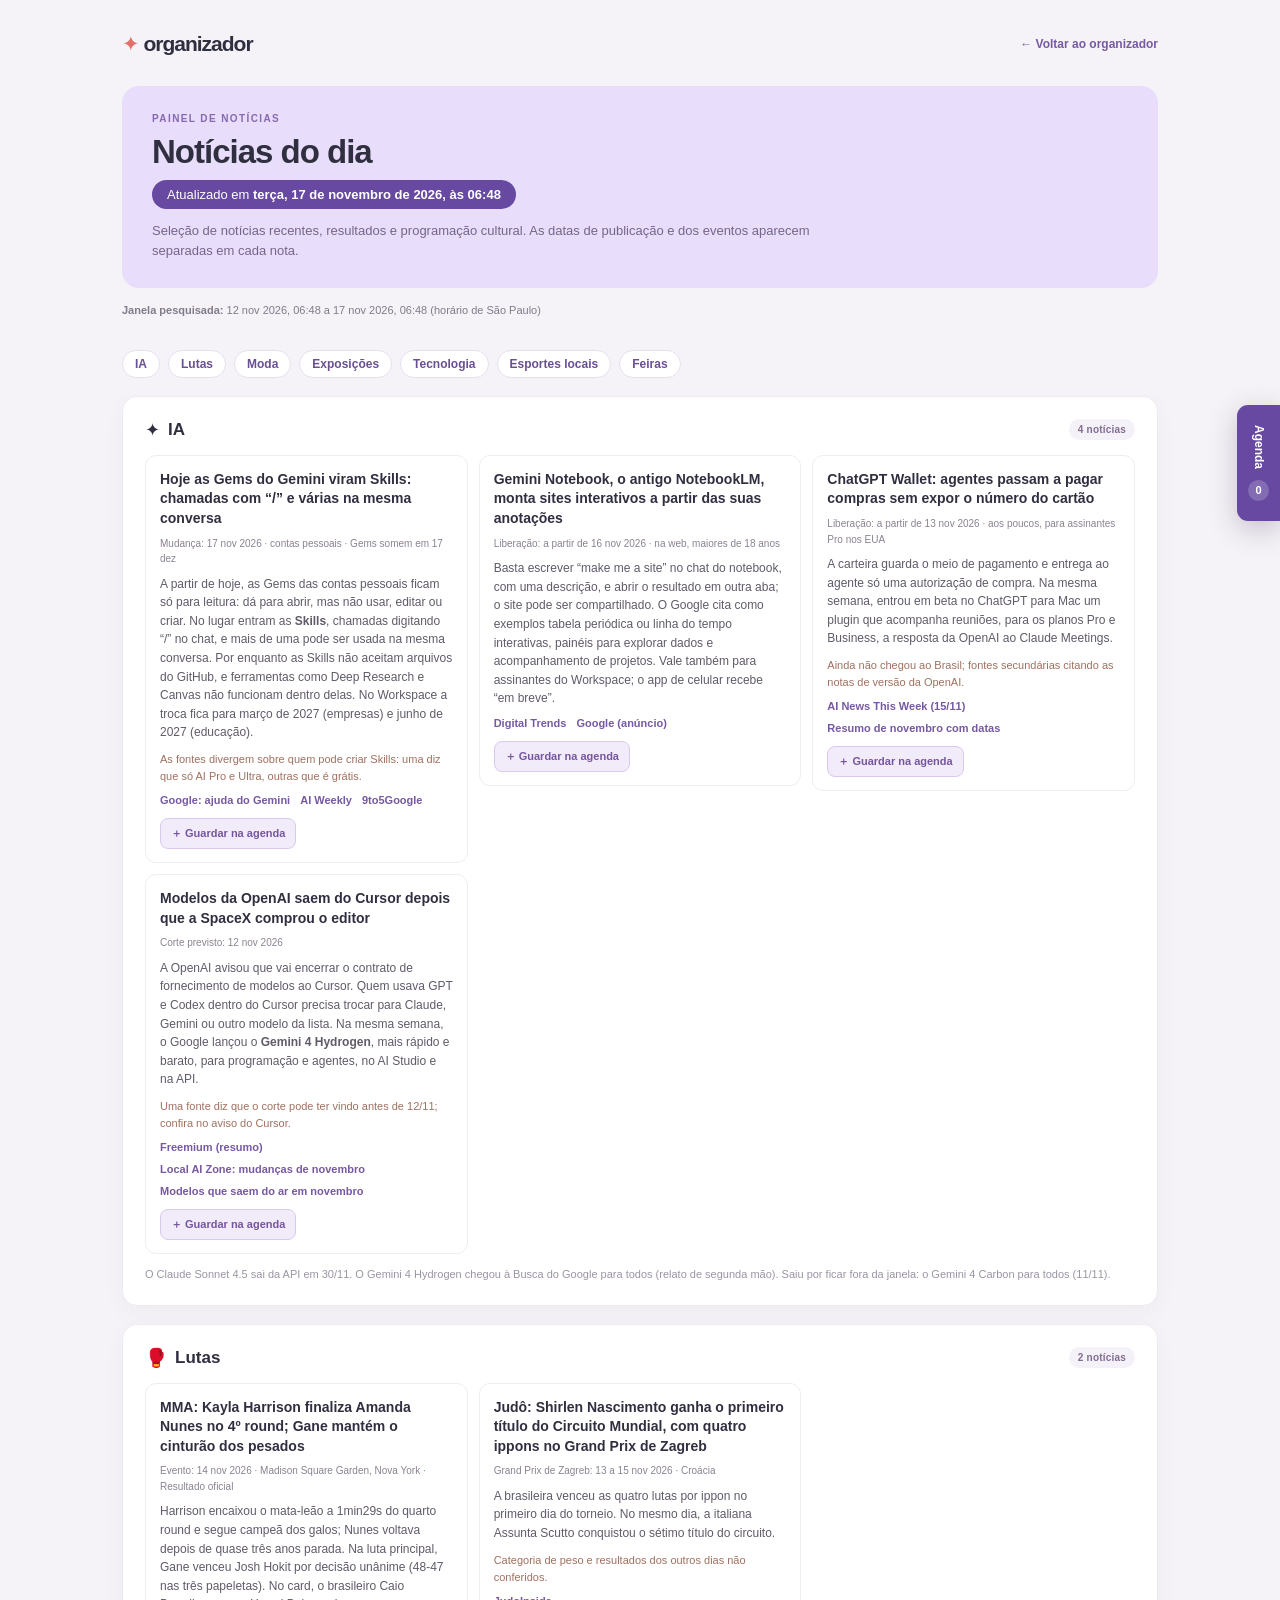
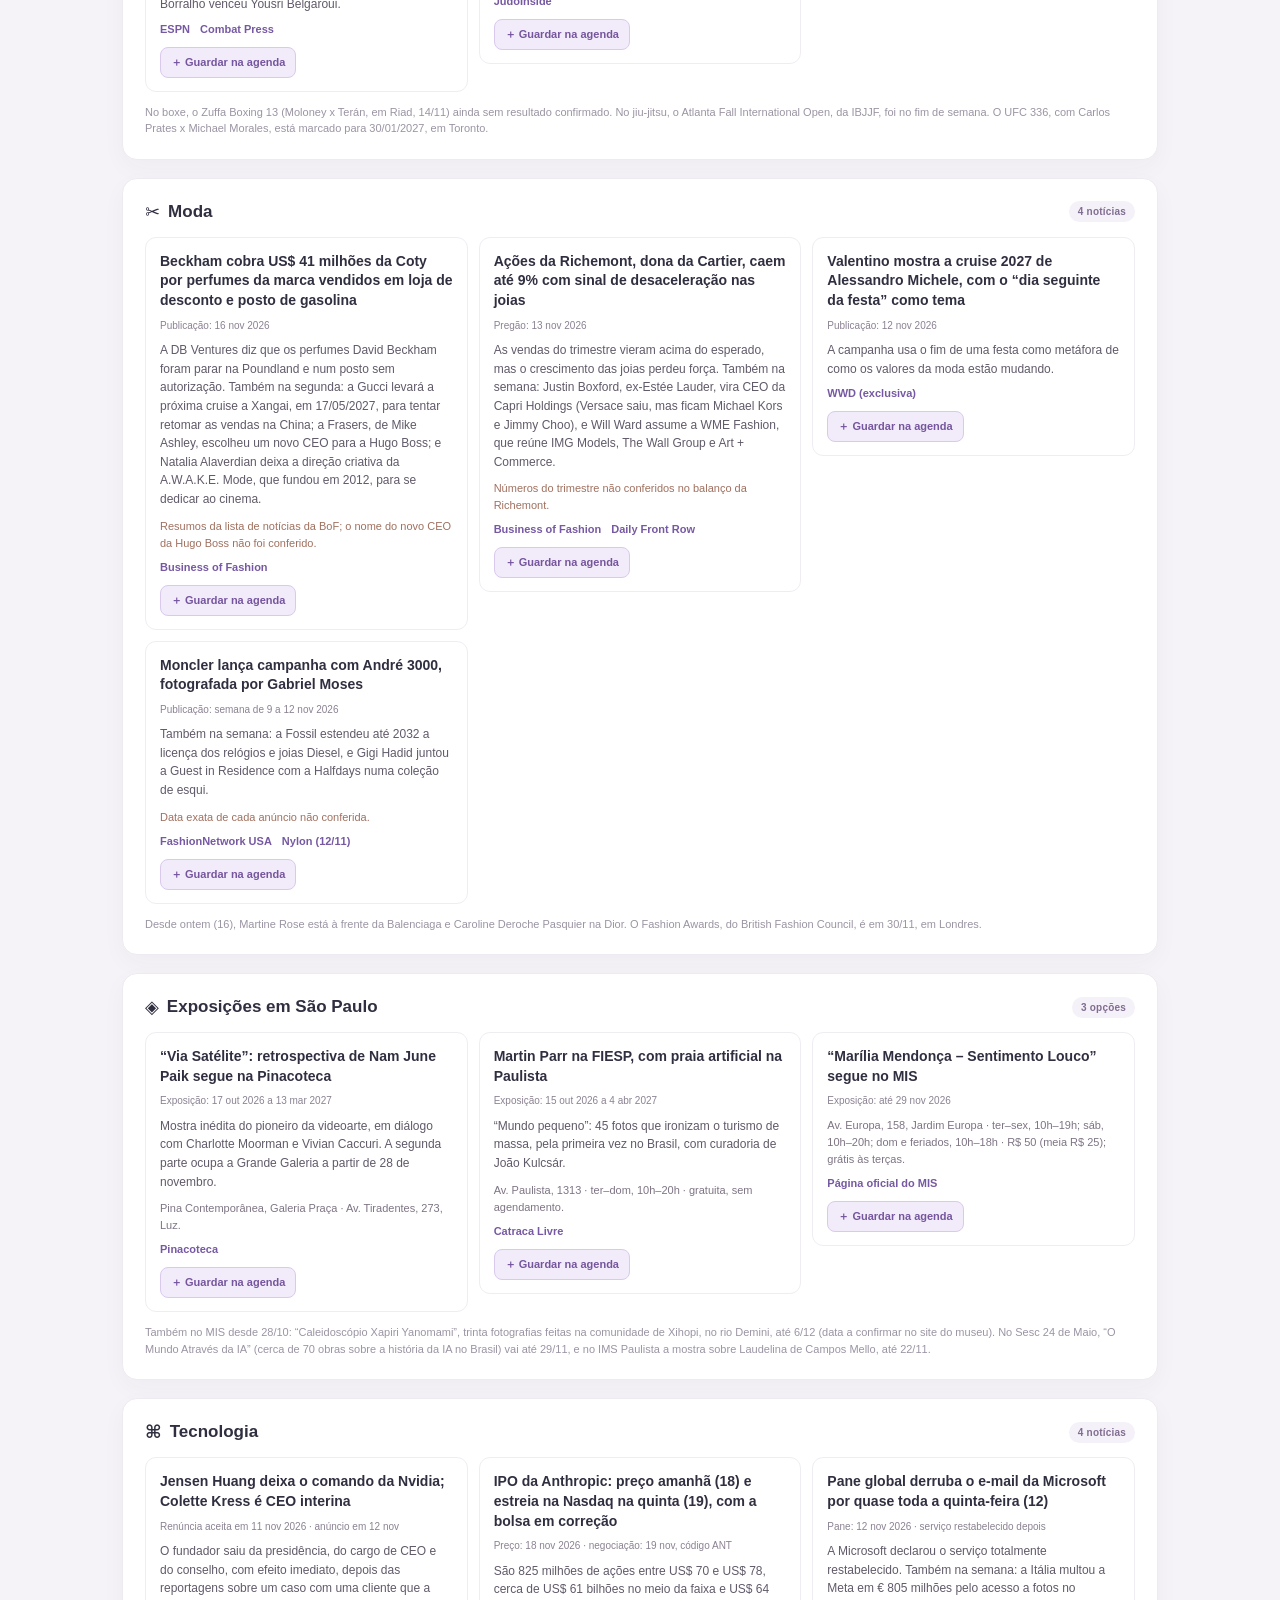
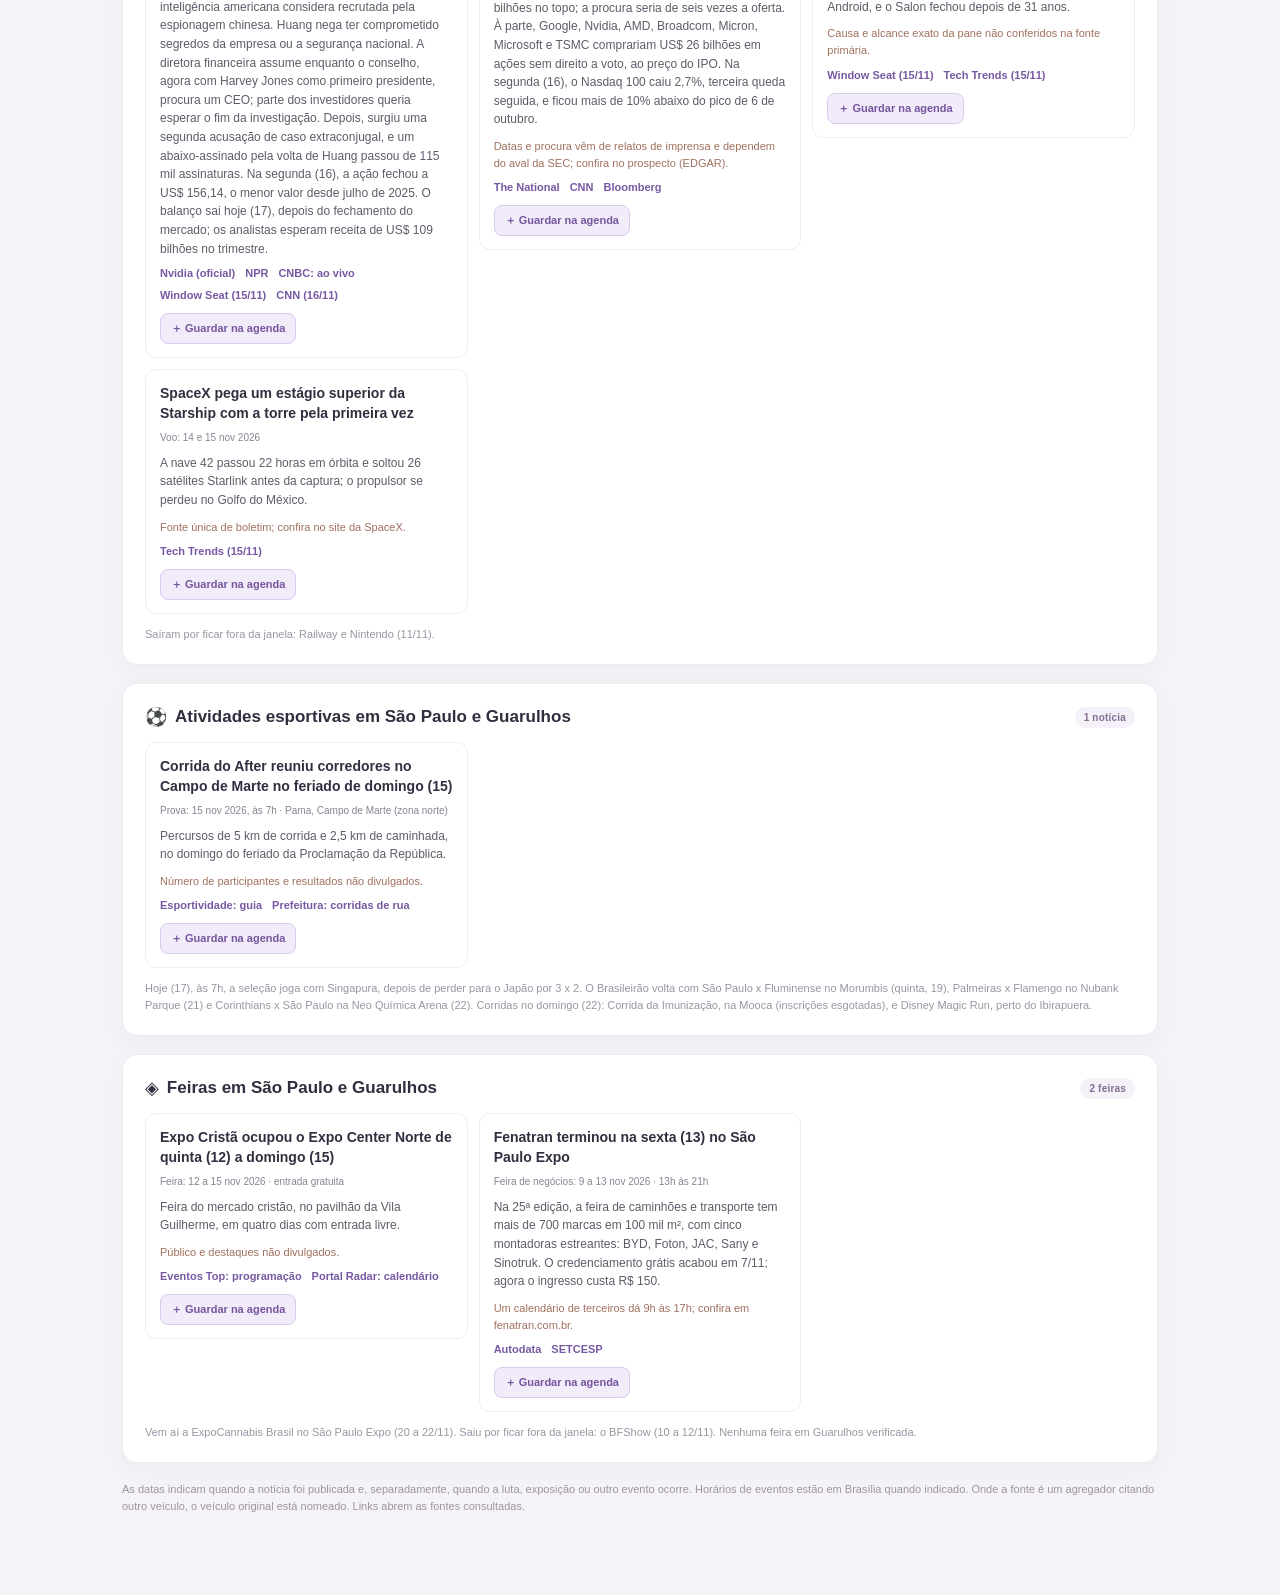
==== web/noticias/index.html @ 4a4b791e "Notícias de 17/11/2026 06:50" ====
<!doctype html>
<html lang="pt-BR">
<head>
<link rel="stylesheet" href="agenda.css">
<script src="agenda.js" defer></script>
<script src="visibilidade.js" defer></script>
<meta charset="utf-8">
<meta name="viewport" content="width=device-width, initial-scale=1">
<title>Notícias do dia — Organizador</title>
<style>
*{box-sizing:border-box}
body{margin:0;background:#f5f3f7;color:#302f40;font:14px Arial,system-ui,sans-serif}
.page{max-width:1080px;margin:auto;padding:32px 22px 70px}
.top{display:flex;justify-content:space-between;align-items:center;gap:15px}
.brand{font-size:21px;font-weight:900;letter-spacing:-1px}
.brand i{font-style:normal;color:#e26f68}
.back{color:#7659a2;text-decoration:none;font-size:12px;font-weight:700}
.hero{background:#e8ddfb;border-radius:17px;padding:27px 30px;margin:30px 0 14px}
.eyebrow{font-size:10px;letter-spacing:1.4px;text-transform:uppercase;color:#8669ae;font-weight:800}
.hero h1{font-size:33px;letter-spacing:-1px;margin:9px 0}
.hero p{font-size:13px;color:#766589;max-width:680px;line-height:1.55;margin:0}
.stamp{background:#6749a2;color:#fff;border-radius:20px;padding:7px 14px;font-size:12px;font-weight:700;white-space:nowrap}
.stamp span{font-weight:400;opacity:.85}
.atualizado{display:inline-block;background:#6749a2;color:#fff;border-radius:20px;padding:7px 15px;font-size:13px;margin:0 0 12px}
.atualizado strong{font-weight:700}
.meta{color:#827a8a;font-size:11px;line-height:1.6;margin:0 0 20px}
.grid{display:grid;grid-template-columns:1fr;gap:18px}
.indice{position:sticky;top:0;z-index:5;display:flex;flex-wrap:wrap;gap:8px;background:#f5f3f7ee;backdrop-filter:blur(4px);padding:10px 0 12px;margin:0 0 6px}
.indice a{background:#fff;border:1px solid #e6dff0;border-radius:20px;padding:6px 12px;color:#6a4f93;font-size:12px;font-weight:700;text-decoration:none}
.indice a:hover{background:#efe7fa}
.section{scroll-margin-top:64px}
.section{background:#fff;border:1px solid #eeeaf1;box-shadow:0 8px 25px #3e315409;border-radius:15px;padding:22px}
.section h2{display:flex;align-items:center;gap:8px;font-size:17px;margin:0 0 14px}
.section h2 .icon{font-size:18px}
.count{margin-left:auto;border-radius:20px;background:#f5f1f8;color:#806d91;padding:5px 9px;font-size:10px;font-weight:700;letter-spacing:.2px;white-space:nowrap}
.list{display:grid;gap:11px;grid-template-columns:repeat(auto-fill,minmax(310px,1fr));align-items:start}
.item{border:1px solid #f0edf2;border-radius:11px;padding:14px 14px 13px}
.item h3{font-size:14px;line-height:1.4;margin:0 0 7px}
.dates{color:#8b8292;font-size:10px;line-height:1.55;margin-bottom:8px}
.item p{color:#615a69;font-size:12px;line-height:1.55;margin:0 0 9px}
.item .service{color:#7e7484;font-size:11px}
.item .caveat{color:#a0705f;font-size:11px}
.sources{display:flex;flex-wrap:wrap;gap:10px}
.sources a{color:#7659a2;font-size:11px;font-weight:700;text-decoration:none}
.sources a:hover,.back:hover{text-decoration:underline}
.section-note{font-size:11px;color:#9b94a3;line-height:1.5;margin:12px 0 0}
.note{font-size:11px;color:#9b94a3;line-height:1.5;margin-top:18px}
@media(max-width:700px){.list{grid-template-columns:1fr}.indice a{padding:5px 10px;font-size:11px}.page{padding:20px 14px 45px}.hero{padding:22px;margin-top:24px}.hero h1{font-size:27px}.section{padding:18px}.top{align-items:flex-start;flex-wrap:wrap}}
</style>
</head>
<body>
<main class="page">
<div class="top">
  <div class="brand"><i>✦</i> organizador</div>
  <a class="back" href="../organizador.html">← Voltar ao organizador</a>
</div>
<header class="hero">
  <div class="eyebrow">Painel de notícias</div>
  <h1>Notícias do dia</h1>
  <div class="atualizado">Atualizado em <strong>terça, 17 de novembro de 2026, às 06:48</strong></div>
  <p>Seleção de notícias recentes, resultados e programação cultural. As datas de publicação e dos eventos aparecem separadas em cada nota.</p>
</header>
<div class="meta"><strong>Janela pesquisada:</strong> 12 nov 2026, 06:48 a 17 nov 2026, 06:48 (horário de São Paulo)</div>

<nav class="indice" aria-label="Assuntos"><a href="#ia">IA</a><a href="#lutas">Lutas</a><a href="#moda">Moda</a><a href="#expos">Exposições</a><a href="#tech">Tecnologia</a><a href="#esportes-locais">Esportes locais</a><a href="#feiras-locais">Feiras</a></nav>
<div class="grid">
<section class="section" id="ia" aria-labelledby="ia-heading">
  <h2 id="ia-heading"><span class="icon">✦</span> IA <span class="count">4 notícias</span></h2>
  <div class="list">
    <article class="item news-item" data-news-id="https://support.google.com/gemini/answer/18560919#gems-skills-17-11" data-category="IA" data-published="2026-11-14" data-event-date="2026-11-17" data-source-url="https://support.google.com/gemini/answer/18560919">
      <h3>Hoje as Gems do Gemini viram Skills: chamadas com “/” e várias na mesma conversa</h3>
      <div class="dates">Mudança: 17 nov 2026 · contas pessoais · Gems somem em 17 dez</div>
      <p>A partir de hoje, as Gems das contas pessoais ficam só para leitura: dá para abrir, mas não usar, editar ou criar. No lugar entram as <strong>Skills</strong>, chamadas digitando “/” no chat, e mais de uma pode ser usada na mesma conversa. Por enquanto as Skills não aceitam arquivos do GitHub, e ferramentas como Deep Research e Canvas não funcionam dentro delas. No Workspace a troca fica para março de 2027 (empresas) e junho de 2027 (educação).</p>
      <p class="caveat">As fontes divergem sobre quem pode criar Skills: uma diz que só AI Pro e Ultra, outras que é grátis.</p>
      <div class="sources"><a href="https://support.google.com/gemini/answer/18560919" target="_blank" rel="noopener noreferrer">Google: ajuda do Gemini</a><a href="https://aiweekly.co/alerts/google-migrates-gemini-gems-to-paywalled-skills-on-nov-17" target="_blank" rel="noopener noreferrer">AI Weekly</a><a href="https://9to5google.com/2026/09/30/gemini-skills-free/" target="_blank" rel="noopener noreferrer">9to5Google</a></div>
    </article>
    <article class="item news-item" data-news-id="https://digitaltrends.com/computing/gemini-notebook-can-now-turn-your-notes-into-interactive-websites" data-category="IA" data-published="2026-11-16" data-source-url="https://digitaltrends.com/computing/gemini-notebook-can-now-turn-your-notes-into-interactive-websites">
      <h3>Gemini Notebook, o antigo NotebookLM, monta sites interativos a partir das suas anotações</h3>
      <div class="dates">Liberação: a partir de 16 nov 2026 · na web, maiores de 18 anos</div>
      <p>Basta escrever “make me a site” no chat do notebook, com uma descrição, e abrir o resultado em outra aba; o site pode ser compartilhado. O Google cita como exemplos tabela periódica ou linha do tempo interativas, painéis para explorar dados e acompanhamento de projetos. Vale também para assinantes do Workspace; o app de celular recebe “em breve”.</p>
      <div class="sources"><a href="https://digitaltrends.com/computing/gemini-notebook-can-now-turn-your-notes-into-interactive-websites" target="_blank" rel="noopener noreferrer">Digital Trends</a><a href="https://blog.google/innovation-and-ai/products/gemini-notebook/interactive-sites/" target="_blank" rel="noopener noreferrer">Google (anúncio)</a></div>
    </article>
    <article class="item news-item" data-news-id="https://www.lilachbullock.com/ai-news-this-week-for-small-business-15-november-2026/#chatgpt-wallet" data-category="IA" data-published="2026-11-13" data-source-url="https://www.lilachbullock.com/ai-news-this-week-for-small-business-15-november-2026/">
      <h3>ChatGPT Wallet: agentes passam a pagar compras sem expor o número do cartão</h3>
      <div class="dates">Liberação: a partir de 13 nov 2026 · aos poucos, para assinantes Pro nos EUA</div>
      <p>A carteira guarda o meio de pagamento e entrega ao agente só uma autorização de compra. Na mesma semana, entrou em beta no ChatGPT para Mac um plugin que acompanha reuniões, para os planos Pro e Business, a resposta da OpenAI ao Claude Meetings.</p>
      <p class="caveat">Ainda não chegou ao Brasil; fontes secundárias citando as notas de versão da OpenAI.</p>
      <div class="sources"><a href="https://www.lilachbullock.com/ai-news-this-week-for-small-business-15-november-2026/" target="_blank" rel="noopener noreferrer">AI News This Week (15/11)</a><a href="https://www.parikshitkhanna.com/post/ai-news-november-2026-claude-gemini-chatgpt-copilot-cybersecurity" target="_blank" rel="noopener noreferrer">Resumo de novembro com datas</a></div>
    </article>
    <article class="item news-item" data-news-id="https://businessanalytics.substack.com/p/freemium-googles-swarm-anthropics#cursor-openai" data-category="IA" data-published="2026-11-12" data-source-url="https://businessanalytics.substack.com/p/freemium-googles-swarm-anthropics">
      <h3>Modelos da OpenAI saem do Cursor depois que a SpaceX comprou o editor</h3>
      <div class="dates">Corte previsto: 12 nov 2026</div>
      <p>A OpenAI avisou que vai encerrar o contrato de fornecimento de modelos ao Cursor. Quem usava GPT e Codex dentro do Cursor precisa trocar para Claude, Gemini ou outro modelo da lista. Na mesma semana, o Google lançou o <strong>Gemini 4 Hydrogen</strong>, mais rápido e barato, para programação e agentes, no AI Studio e na API.</p>
      <p class="caveat">Uma fonte diz que o corte pode ter vindo antes de 12/11; confira no aviso do Cursor.</p>
      <div class="sources"><a href="https://businessanalytics.substack.com/p/freemium-googles-swarm-anthropics" target="_blank" rel="noopener noreferrer">Freemium (resumo)</a><a href="https://local-ai-zone.github.io/blog/November_2026_AI_Model_Updates.html" target="_blank" rel="noopener noreferrer">Local AI Zone: mudanças de novembro</a><a href="https://enjoy.dev/blog/ai-models-shutting-down-november-2026/" target="_blank" rel="noopener noreferrer">Modelos que saem do ar em novembro</a></div>
    </article>
  </div>
  <p class="section-note">O Claude Sonnet 4.5 sai da API em 30/11. O Gemini 4 Hydrogen chegou à Busca do Google para todos (relato de segunda mão). Saiu por ficar fora da janela: o Gemini 4 Carbon para todos (11/11).</p>
</section>

<section class="section" id="lutas" aria-labelledby="lutas-heading">
  <h2 id="lutas-heading"><span class="icon">🥊</span> Lutas <span class="count">2 notícias</span></h2>
  <div class="list">
    <article class="item news-item" data-news-id="https://www.espn.com/mma/story/_/id/50444358/ufc-334-live-results-analysis-ciryl-gane-josh-hokit" data-category="Lutas" data-published="2026-11-15" data-event-date="2026-11-14" data-source-url="https://www.espn.com/mma/story/_/id/50444358/ufc-334-live-results-analysis-ciryl-gane-josh-hokit">
      <h3>MMA: Kayla Harrison finaliza Amanda Nunes no 4º round; Gane mantém o cinturão dos pesados</h3>
      <div class="dates">Evento: 14 nov 2026 · Madison Square Garden, Nova York · Resultado oficial</div>
      <p>Harrison encaixou o mata-leão a 1min29s do quarto round e segue campeã dos galos; Nunes voltava depois de quase três anos parada. Na luta principal, Gane venceu Josh Hokit por decisão unânime (48-47 nas três papeletas). No card, o brasileiro Caio Borralho venceu Yousri Belgaroui.</p>
      <div class="sources"><a href="https://www.espn.com/mma/story/_/id/50444358/ufc-334-live-results-analysis-ciryl-gane-josh-hokit" target="_blank" rel="noopener noreferrer">ESPN</a><a href="https://combatpress.com/2026/11/ufc-334-gane-vs-hokit-results/" target="_blank" rel="noopener noreferrer">Combat Press</a></div>
    </article>
    <article class="item news-item" data-news-id="https://judoinside.com/#gp-zagreb-2026-shirlen" data-category="Lutas" data-published="2026-11-13" data-event-date="2026-11-13" data-source-url="https://judoinside.com/">
      <h3>Judô: Shirlen Nascimento ganha o primeiro título do Circuito Mundial, com quatro ippons no Grand Prix de Zagreb</h3>
      <div class="dates">Grand Prix de Zagreb: 13 a 15 nov 2026 · Croácia</div>
      <p>A brasileira venceu as quatro lutas por ippon no primeiro dia do torneio. No mesmo dia, a italiana Assunta Scutto conquistou o sétimo título do circuito.</p>
      <p class="caveat">Categoria de peso e resultados dos outros dias não conferidos.</p>
      <div class="sources"><a href="https://judoinside.com/" target="_blank" rel="noopener noreferrer">JudoInside</a></div>
    </article>
  </div>
  <p class="section-note">No boxe, o Zuffa Boxing 13 (Moloney x Terán, em Riad, 14/11) ainda sem resultado confirmado. No jiu-jitsu, o Atlanta Fall International Open, da IBJJF, foi no fim de semana. O UFC 336, com Carlos Prates x Michael Morales, está marcado para 30/01/2027, em Toronto.</p>
</section>

<section class="section" id="moda" aria-labelledby="moda-heading">
  <h2 id="moda-heading"><span class="icon">✂</span> Moda <span class="count">4 notícias</span></h2>
  <div class="list">
    <article class="item news-item" data-news-id="https://www.businessoffashion.com/news/#beckham-coty-2026-11-16" data-category="Moda" data-published="2026-11-16" data-source-url="https://www.businessoffashion.com/news/">
      <h3>Beckham cobra US$ 41 milhões da Coty por perfumes da marca vendidos em loja de desconto e posto de gasolina</h3>
      <div class="dates">Publicação: 16 nov 2026</div>
      <p>A DB Ventures diz que os perfumes David Beckham foram parar na Poundland e num posto sem autorização. Também na segunda: a Gucci levará a próxima cruise a Xangai, em 17/05/2027, para tentar retomar as vendas na China; a Frasers, de Mike Ashley, escolheu um novo CEO para a Hugo Boss; e Natalia Alaverdian deixa a direção criativa da A.W.A.K.E. Mode, que fundou em 2012, para se dedicar ao cinema.</p>
      <p class="caveat">Resumos da lista de notícias da BoF; o nome do novo CEO da Hugo Boss não foi conferido.</p>
      <div class="sources"><a href="https://www.businessoffashion.com/news/" target="_blank" rel="noopener noreferrer">Business of Fashion</a></div>
    </article>
    <article class="item news-item" data-news-id="https://www.businessoffashion.com/latest/#richemont-2026-11-13" data-category="Moda" data-published="2026-11-13" data-source-url="https://www.businessoffashion.com/latest/">
      <h3>Ações da Richemont, dona da Cartier, caem até 9% com sinal de desaceleração nas joias</h3>
      <div class="dates">Pregão: 13 nov 2026</div>
      <p>As vendas do trimestre vieram acima do esperado, mas o crescimento das joias perdeu força. Também na semana: Justin Boxford, ex-Estée Lauder, vira CEO da Capri Holdings (Versace saiu, mas ficam Michael Kors e Jimmy Choo), e Will Ward assume a WME Fashion, que reúne IMG Models, The Wall Group e Art + Commerce.</p>
      <p class="caveat">Números do trimestre não conferidos no balanço da Richemont.</p>
      <div class="sources"><a href="https://www.businessoffashion.com/latest/" target="_blank" rel="noopener noreferrer">Business of Fashion</a><a href="https://fashionweekdaily.com/" target="_blank" rel="noopener noreferrer">Daily Front Row</a></div>
    </article>
    <article class="item news-item" data-news-id="https://wwd.com/fashion-news/fashion-scoops/valentino-cruise-holiday-2027-alessandro-michele-fashion-1239408683" data-category="Moda" data-published="2026-11-12" data-source-url="https://wwd.com/fashion-news/fashion-scoops/valentino-cruise-holiday-2027-alessandro-michele-fashion-1239408683">
      <h3>Valentino mostra a cruise 2027 de Alessandro Michele, com o “dia seguinte da festa” como tema</h3>
      <div class="dates">Publicação: 12 nov 2026</div>
      <p>A campanha usa o fim de uma festa como metáfora de como os valores da moda estão mudando.</p>
      <div class="sources"><a href="https://wwd.com/fashion-news/fashion-scoops/valentino-cruise-holiday-2027-alessandro-michele-fashion-1239408683" target="_blank" rel="noopener noreferrer">WWD (exclusiva)</a></div>
    </article>
    <article class="item news-item" data-news-id="https://us.fashionnetwork.com/#moncler-andre-3000" data-category="Moda" data-published="2026-11-12" data-source-url="https://us.fashionnetwork.com/">
      <h3>Moncler lança campanha com André 3000, fotografada por Gabriel Moses</h3>
      <div class="dates">Publicação: semana de 9 a 12 nov 2026</div>
      <p>Também na semana: a Fossil estendeu até 2032 a licença dos relógios e joias Diesel, e Gigi Hadid juntou a Guest in Residence com a Halfdays numa coleção de esqui.</p>
      <p class="caveat">Data exata de cada anúncio não conferida.</p>
      <div class="sources"><a href="https://us.fashionnetwork.com/" target="_blank" rel="noopener noreferrer">FashionNetwork USA</a><a href="https://www.nylon.com/fashion/fashion-news-roundup-nov-12-2026" target="_blank" rel="noopener noreferrer">Nylon (12/11)</a></div>
    </article>
  </div>
  <p class="section-note">Desde ontem (16), Martine Rose está à frente da Balenciaga e Caroline Deroche Pasquier na Dior. O Fashion Awards, do British Fashion Council, é em 30/11, em Londres.</p>
</section>

<section class="section" id="expos" aria-labelledby="expos-heading">
  <h2 id="expos-heading"><span class="icon">◈</span> Exposições em São Paulo <span class="count">3 opções</span></h2>
  <div class="list">
    <article class="item news-item" data-news-id="https://pinacoteca.org.br/en/programacao/exposicoes/via-satelite-dialogos-com-nam-june-paik-charlotte-moorman-vivian-caccuri/" data-category="Exposições" data-published="2026-10-17" data-event-date="2026-10-17" data-source-url="https://pinacoteca.org.br/en/programacao/exposicoes/via-satelite-dialogos-com-nam-june-paik-charlotte-moorman-vivian-caccuri/">
      <h3>“Via Satélite”: retrospectiva de Nam June Paik segue na Pinacoteca</h3>
      <div class="dates">Exposição: 17 out 2026 a 13 mar 2027</div>
      <p>Mostra inédita do pioneiro da videoarte, em diálogo com Charlotte Moorman e Vivian Caccuri. A segunda parte ocupa a Grande Galeria a partir de 28 de novembro.</p>
      <p class="service">Pina Contemporânea, Galeria Praça · Av. Tiradentes, 273, Luz.</p>
      <div class="sources"><a href="https://pinacoteca.org.br/en/programacao/exposicoes/via-satelite-dialogos-com-nam-june-paik-charlotte-moorman-vivian-caccuri/" target="_blank" rel="noopener noreferrer">Pinacoteca</a></div>
    </article>
    <article class="item news-item" data-news-id="https://catracalivre.com.br/gira/pela-primeira-vez-no-brasil-exposicao-traz-olhar-ironico-de-martin-parr-sobre-o-turismo-mundial-centro-cultural-fiesp-sp/" data-category="Exposições" data-published="2026-10-15" data-event-date="2026-10-15" data-source-url="https://catracalivre.com.br/gira/pela-primeira-vez-no-brasil-exposicao-traz-olhar-ironico-de-martin-parr-sobre-o-turismo-mundial-centro-cultural-fiesp-sp/">
      <h3>Martin Parr na FIESP, com praia artificial na Paulista</h3>
      <div class="dates">Exposição: 15 out 2026 a 4 abr 2027</div>
      <p>“Mundo pequeno”: 45 fotos que ironizam o turismo de massa, pela primeira vez no Brasil, com curadoria de João Kulcsár.</p>
      <p class="service">Av. Paulista, 1313 · ter–dom, 10h–20h · gratuita, sem agendamento.</p>
      <div class="sources"><a href="https://catracalivre.com.br/gira/pela-primeira-vez-no-brasil-exposicao-traz-olhar-ironico-de-martin-parr-sobre-o-turismo-mundial-centro-cultural-fiesp-sp/" target="_blank" rel="noopener noreferrer">Catraca Livre</a></div>
    </article>
    <article class="item news-item" data-news-id="https://mis-sp.org.br/exposicao/marilia-mendonca-sentimento-louco/" data-category="Exposições" data-published="2026-10-09" data-event-date="2026-10-09" data-source-url="https://mis-sp.org.br/exposicao/marilia-mendonca-sentimento-louco/">
      <h3>“Marília Mendonça – Sentimento Louco” segue no MIS</h3>
      <div class="dates">Exposição: até 29 nov 2026</div>
      <p class="service">Av. Europa, 158, Jardim Europa · ter–sex, 10h–19h; sáb, 10h–20h; dom e feriados, 10h–18h · R$ 50 (meia R$ 25); grátis às terças.</p>
      <div class="sources"><a href="https://mis-sp.org.br/exposicao/marilia-mendonca-sentimento-louco/" target="_blank" rel="noopener noreferrer">Página oficial do MIS</a></div>
    </article>
  </div>
  <p class="section-note">Também no MIS desde 28/10: “Caleidoscópio Xapiri Yanomami”, trinta fotografias feitas na comunidade de Xihopi, no rio Demini, até 6/12 (data a confirmar no site do museu). No Sesc 24 de Maio, “O Mundo Através da IA” (cerca de 70 obras sobre a história da IA no Brasil) vai até 29/11, e no IMS Paulista a mostra sobre Laudelina de Campos Mello, até 22/11.</p>
</section>

<section class="section" id="tech" aria-labelledby="tech-heading">
  <h2 id="tech-heading"><span class="icon">⌘</span> Tecnologia <span class="count">4 notícias</span></h2>
  <div class="list">
    <article class="item news-item" data-news-id="https://investor.nvidia.com/news/press-release-details/2026/NVIDIA-Announces-CEO-Transition/" data-category="Tecnologia" data-published="2026-11-12" data-source-url="https://investor.nvidia.com/news/press-release-details/2026/NVIDIA-Announces-CEO-Transition/">
      <h3>Jensen Huang deixa o comando da Nvidia; Colette Kress é CEO interina</h3>
      <div class="dates">Renúncia aceita em 11 nov 2026 · anúncio em 12 nov</div>
      <p>O fundador saiu da presidência, do cargo de CEO e do conselho, com efeito imediato, depois das reportagens sobre um caso com uma cliente que a inteligência americana considera recrutada pela espionagem chinesa. Huang nega ter comprometido segredos da empresa ou a segurança nacional. A diretora financeira assume enquanto o conselho, agora com Harvey Jones como primeiro presidente, procura um CEO; parte dos investidores queria esperar o fim da investigação. Depois, surgiu uma segunda acusação de caso extraconjugal, e um abaixo-assinado pela volta de Huang passou de 115 mil assinaturas. Na segunda (16), a ação fechou a US$ 156,14, o menor valor desde julho de 2025. O balanço sai hoje (17), depois do fechamento do mercado; os analistas esperam receita de US$ 109 bilhões no trimestre.</p>
      <div class="sources"><a href="https://investor.nvidia.com/news/press-release-details/2026/NVIDIA-Announces-CEO-Transition/" target="_blank" rel="noopener noreferrer">Nvidia (oficial)</a><a href="https://www.npr.org/2026/11/12/nx-s1-6037833/jensen-huang-nvidia-stepped-down" target="_blank" rel="noopener noreferrer">NPR</a><a href="https://www.cnbc.com/2026/11/12/nvidia-jensen-huang-ceo-live-updates.html" target="_blank" rel="noopener noreferrer">CNBC: ao vivo</a><a href="https://stuloh.substack.com/p/weekly-report-november-15-2026" target="_blank" rel="noopener noreferrer">Window Seat (15/11)</a><a href="https://www.cnn.com/2026/11/16/business/stocks-nvidia-ai-anthropic" target="_blank" rel="noopener noreferrer">CNN (16/11)</a></div>
    </article>
    <article class="item news-item" data-news-id="https://www.thenationalnews.com/business/markets/2026/11/16/nvidia-earnings-anthropic-ipo/#anthropic-ipo" data-category="Tecnologia" data-published="2026-11-16" data-source-url="https://www.thenationalnews.com/business/markets/2026/11/16/nvidia-earnings-anthropic-ipo/">
      <h3>IPO da Anthropic: preço amanhã (18) e estreia na Nasdaq na quinta (19), com a bolsa em correção</h3>
      <div class="dates">Preço: 18 nov 2026 · negociação: 19 nov, código ANT</div>
      <p>São 825 milhões de ações entre US$ 70 e US$ 78, cerca de US$ 61 bilhões no meio da faixa e US$ 64 bilhões no topo; a procura seria de seis vezes a oferta. À parte, Google, Nvidia, AMD, Broadcom, Micron, Microsoft e TSMC comprariam US$ 26 bilhões em ações sem direito a voto, ao preço do IPO. Na segunda (16), o Nasdaq 100 caiu 2,7%, terceira queda seguida, e ficou mais de 10% abaixo do pico de 6 de outubro.</p>
      <p class="caveat">Datas e procura vêm de relatos de imprensa e dependem do aval da SEC; confira no prospecto (EDGAR).</p>
      <div class="sources"><a href="https://www.thenationalnews.com/business/markets/2026/11/16/nvidia-earnings-anthropic-ipo/" target="_blank" rel="noopener noreferrer">The National</a><a href="https://www.cnn.com/2026/11/16/business/stocks-nvidia-ai-anthropic" target="_blank" rel="noopener noreferrer">CNN</a><a href="https://www.bloomberg.com/news/articles/2026-11-16/nasdaq-100-plunges-as-nvidia-earnings-anthropic-ipo-on-horizon" target="_blank" rel="noopener noreferrer">Bloomberg</a></div>
    </article>
    <article class="item news-item" data-news-id="https://stuloh.substack.com/p/weekly-report-november-15-2026#microsoft-outage" data-category="Tecnologia" data-published="2026-11-15" data-source-url="https://stuloh.substack.com/p/weekly-report-november-15-2026">
      <h3>Pane global derruba o e-mail da Microsoft por quase toda a quinta-feira (12)</h3>
      <div class="dates">Pane: 12 nov 2026 · serviço restabelecido depois</div>
      <p>A Microsoft declarou o serviço totalmente restabelecido. Também na semana: a Itália multou a Meta em € 805 milhões pelo acesso a fotos no Android, e o Salon fechou depois de 31 anos.</p>
      <p class="caveat">Causa e alcance exato da pane não conferidos na fonte primária.</p>
      <div class="sources"><a href="https://stuloh.substack.com/p/weekly-report-november-15-2026" target="_blank" rel="noopener noreferrer">Window Seat (15/11)</a><a href="https://techtrendsnewsupdate.substack.com/p/tech-trends-news-update-morning-brief-38b" target="_blank" rel="noopener noreferrer">Tech Trends (15/11)</a></div>
    </article>
    <article class="item news-item" data-news-id="https://techtrendsnewsupdate.substack.com/p/tech-trends-news-update-morning-brief-38b#starship" data-category="Tecnologia" data-published="2026-11-15" data-source-url="https://techtrendsnewsupdate.substack.com/p/tech-trends-news-update-morning-brief-38b">
      <h3>SpaceX pega um estágio superior da Starship com a torre pela primeira vez</h3>
      <div class="dates">Voo: 14 e 15 nov 2026</div>
      <p>A nave 42 passou 22 horas em órbita e soltou 26 satélites Starlink antes da captura; o propulsor se perdeu no Golfo do México.</p>
      <p class="caveat">Fonte única de boletim; confira no site da SpaceX.</p>
      <div class="sources"><a href="https://techtrendsnewsupdate.substack.com/p/tech-trends-news-update-morning-brief-38b" target="_blank" rel="noopener noreferrer">Tech Trends (15/11)</a></div>
    </article>
  </div>
  <p class="section-note">Saíram por ficar fora da janela: Railway e Nintendo (11/11).</p>
</section>

<section class="section" id="esportes-locais" aria-labelledby="esportes-locais-heading">
  <h2 id="esportes-locais-heading"><span class="icon">⚽</span> Atividades esportivas em São Paulo e Guarulhos <span class="count">1 notícia</span></h2>
  <div class="list">
    <article class="item news-item" data-news-id="https://esportividade.com.br/evento/corrida-do-after-2026-sao-paulo/" data-category="Esportes locais" data-published="2026-09-20" data-event-date="2026-11-15" data-source-url="https://esportividade.com.br/evento/corrida-do-after-2026-sao-paulo/">
      <h3>Corrida do After reuniu corredores no Campo de Marte no feriado de domingo (15)</h3>
      <div class="dates">Prova: 15 nov 2026, às 7h · Pama, Campo de Marte (zona norte)</div>
      <p>Percursos de 5 km de corrida e 2,5 km de caminhada, no domingo do feriado da Proclamação da República.</p>
      <p class="caveat">Número de participantes e resultados não divulgados.</p>
      <div class="sources"><a href="https://esportividade.com.br/evento/corrida-do-after-2026-sao-paulo/" target="_blank" rel="noopener noreferrer">Esportividade: guia</a><a href="https://prefeitura.sp.gov.br/web/esportes/w/corridas_de_rua/8722" target="_blank" rel="noopener noreferrer">Prefeitura: corridas de rua</a></div>
    </article>
  </div>
  <p class="section-note">Hoje (17), às 7h, a seleção joga com Singapura, depois de perder para o Japão por 3 x 2. O Brasileirão volta com São Paulo x Fluminense no Morumbis (quinta, 19), Palmeiras x Flamengo no Nubank Parque (21) e Corinthians x São Paulo na Neo Química Arena (22). Corridas no domingo (22): Corrida da Imunização, na Mooca (inscrições esgotadas), e Disney Magic Run, perto do Ibirapuera.</p>
</section>

<section class="section" id="feiras-locais" aria-labelledby="feiras-locais-heading">
  <h2 id="feiras-locais-heading"><span class="icon">◈</span> Feiras em São Paulo e Guarulhos <span class="count">2 feiras</span></h2>
  <div class="list">
    <article class="item news-item" data-news-id="https://eventostop.com.br/eventos/expo-crista-2026-programacao/" data-category="Feiras locais" data-published="2026-11-12" data-event-date="2026-11-12" data-source-url="https://eventostop.com.br/eventos/expo-crista-2026-programacao/">
      <h3>Expo Cristã ocupou o Expo Center Norte de quinta (12) a domingo (15)</h3>
      <div class="dates">Feira: 12 a 15 nov 2026 · entrada gratuita</div>
      <p>Feira do mercado cristão, no pavilhão da Vila Guilherme, em quatro dias com entrada livre.</p>
      <p class="caveat">Público e destaques não divulgados.</p>
      <div class="sources"><a href="https://eventostop.com.br/eventos/expo-crista-2026-programacao/" target="_blank" rel="noopener noreferrer">Eventos Top: programação</a><a href="https://portalradar.com.br/calendario-de-feiras-e-eventos-em-2026/" target="_blank" rel="noopener noreferrer">Portal Radar: calendário</a></div>
    </article>
    <article class="item news-item" data-news-id="https://www.autodata.com.br/noticias/2026/10/08/fenatran-esgota-espacos-de-exposicao-na-edicao-2026/137313/" data-category="Feiras locais" data-published="2026-10-08" data-event-date="2026-11-09" data-source-url="https://www.autodata.com.br/noticias/2026/10/08/fenatran-esgota-espacos-de-exposicao-na-edicao-2026/137313/">
      <h3>Fenatran terminou na sexta (13) no São Paulo Expo</h3>
      <div class="dates">Feira de negócios: 9 a 13 nov 2026 · 13h às 21h</div>
      <p>Na 25ª edição, a feira de caminhões e transporte tem mais de 700 marcas em 100 mil m², com cinco montadoras estreantes: BYD, Foton, JAC, Sany e Sinotruk. O credenciamento grátis acabou em 7/11; agora o ingresso custa R$ 150.</p>
      <p class="caveat">Um calendário de terceiros dá 9h às 17h; confira em fenatran.com.br.</p>
      <div class="sources"><a href="https://www.autodata.com.br/noticias/2026/10/08/fenatran-esgota-espacos-de-exposicao-na-edicao-2026/137313/" target="_blank" rel="noopener noreferrer">Autodata</a><a href="https://setcesp.org.br/?p=204651623" target="_blank" rel="noopener noreferrer">SETCESP</a></div>
    </article>
  </div>
  <p class="section-note">Vem aí a ExpoCannabis Brasil no São Paulo Expo (20 a 22/11). Saiu por ficar fora da janela: o BFShow (10 a 12/11). Nenhuma feira em Guarulhos verificada.</p>
</section>

</div>
<p class="note">As datas indicam quando a notícia foi publicada e, separadamente, quando a luta, exposição ou outro evento ocorre. Horários de eventos estão em Brasília quando indicado. Onde a fonte é um agregador citando outro veículo, o veículo original está nomeado. Links abrem as fontes consultadas.</p>
</main>
</body>
</html>
---- web/noticias/agenda.css ----
.section[hidden],section[data-news-section][hidden]{display:none!important}
.news-item{position:relative;cursor:pointer;transition:box-shadow .18s,transform .18s}
.news-item:hover{box-shadow:0 9px 26px #6749a21c;transform:translateY(-2px)}
.news-item:focus-visible{outline:2px solid #8c65bd;outline-offset:3px}
.news-agenda-add{display:inline-flex;align-items:center;gap:5px;border:1px solid #d9caed;background:#f2ebfa;color:#75559d;border-radius:8px;padding:7px 10px;margin-top:12px;font:700 11px Arial,sans-serif;cursor:pointer}
.news-agenda-add.saved{background:#e2f3e5;border-color:#cce7d2;color:#4f8b5d}
.news-agenda-tab{position:fixed;right:0;top:45%;z-index:1002;border:0;border-radius:11px 0 0 11px;background:#6749a2;color:#fff;padding:15px 11px;box-shadow:0 8px 28px #3d275241;font:800 12px Arial,sans-serif;writing-mode:vertical-rl;cursor:pointer;min-height:116px}
.news-agenda-tab b{display:inline-grid;place-items:center;min-width:21px;height:21px;background:#ffffff32;border-radius:12px;margin-top:7px;writing-mode:horizontal-tb;font-size:11px}
.news-agenda-panel{position:fixed;right:0;top:0;bottom:0;z-index:1003;width:min(370px,92vw);background:#fff;box-shadow:-12px 0 40px #3223422b;display:flex;flex-direction:column;transform:translateX(102%);transition:transform .25s ease;visibility:hidden}
.news-agenda-panel.open{transform:translateX(0);visibility:visible}
.news-agenda-header{display:flex;justify-content:space-between;align-items:flex-start;padding:22px 20px 16px;border-bottom:1px solid #eee9f3}
.news-agenda-header small{display:block;text-transform:uppercase;letter-spacing:1px;font-size:10px;font-weight:800;color:#9f89ba;margin-bottom:5px}
.news-agenda-header h2{font-size:21px;letter-spacing:-.5px;margin:0;color:#342d40}
.news-agenda-close{border:0;background:#f1ebf7;color:#715592;border-radius:8px;width:31px;height:31px;font-size:18px;cursor:pointer}
.news-agenda-sub{padding:11px 20px;color:#92899c;font-size:11px;line-height:1.4}
.news-agenda-list{overflow:auto;padding:5px 16px 20px;flex:1}
.news-agenda-group{font-size:10px;letter-spacing:1px;font-weight:800;text-transform:uppercase;color:#9987aa;margin:14px 4px 9px}
.news-agenda-entry{border:1px solid #ebe5f0;border-radius:11px;padding:13px;margin-bottom:9px;background:#fcfafe}
.news-agenda-category{font-size:10px;color:#7f5fa6;font-weight:800;margin-bottom:5px}
.news-agenda-title{display:block;font-size:13px;line-height:1.35;font-weight:700;color:#3d3449}
.news-agenda-date{font-size:10px;color:#9b91a5;margin-top:7px}
.news-agenda-actions{display:flex;justify-content:space-between;align-items:center;gap:8px;margin-top:10px}
.news-agenda-actions a{color:#7655a0;text-decoration:none;font-size:11px;font-weight:700}
.news-agenda-remove{border:0;background:#f6eceb;color:#ac6a63;border-radius:6px;padding:5px 8px;font-size:10px;cursor:pointer}
.news-agenda-empty{border:1px dashed #e1d6eb;border-radius:11px;padding:20px;color:#9d91a7;font-size:12px;line-height:1.5;margin:10px 2px}
@media(max-width:650px){.news-agenda-tab{top:auto;bottom:18px;right:12px;min-height:0;writing-mode:horizontal-tb;border-radius:20px;padding:11px 15px}.news-agenda-tab b{display:inline-grid;margin:0 0 0 6px}.news-agenda-panel{width:min(400px,100vw)}}
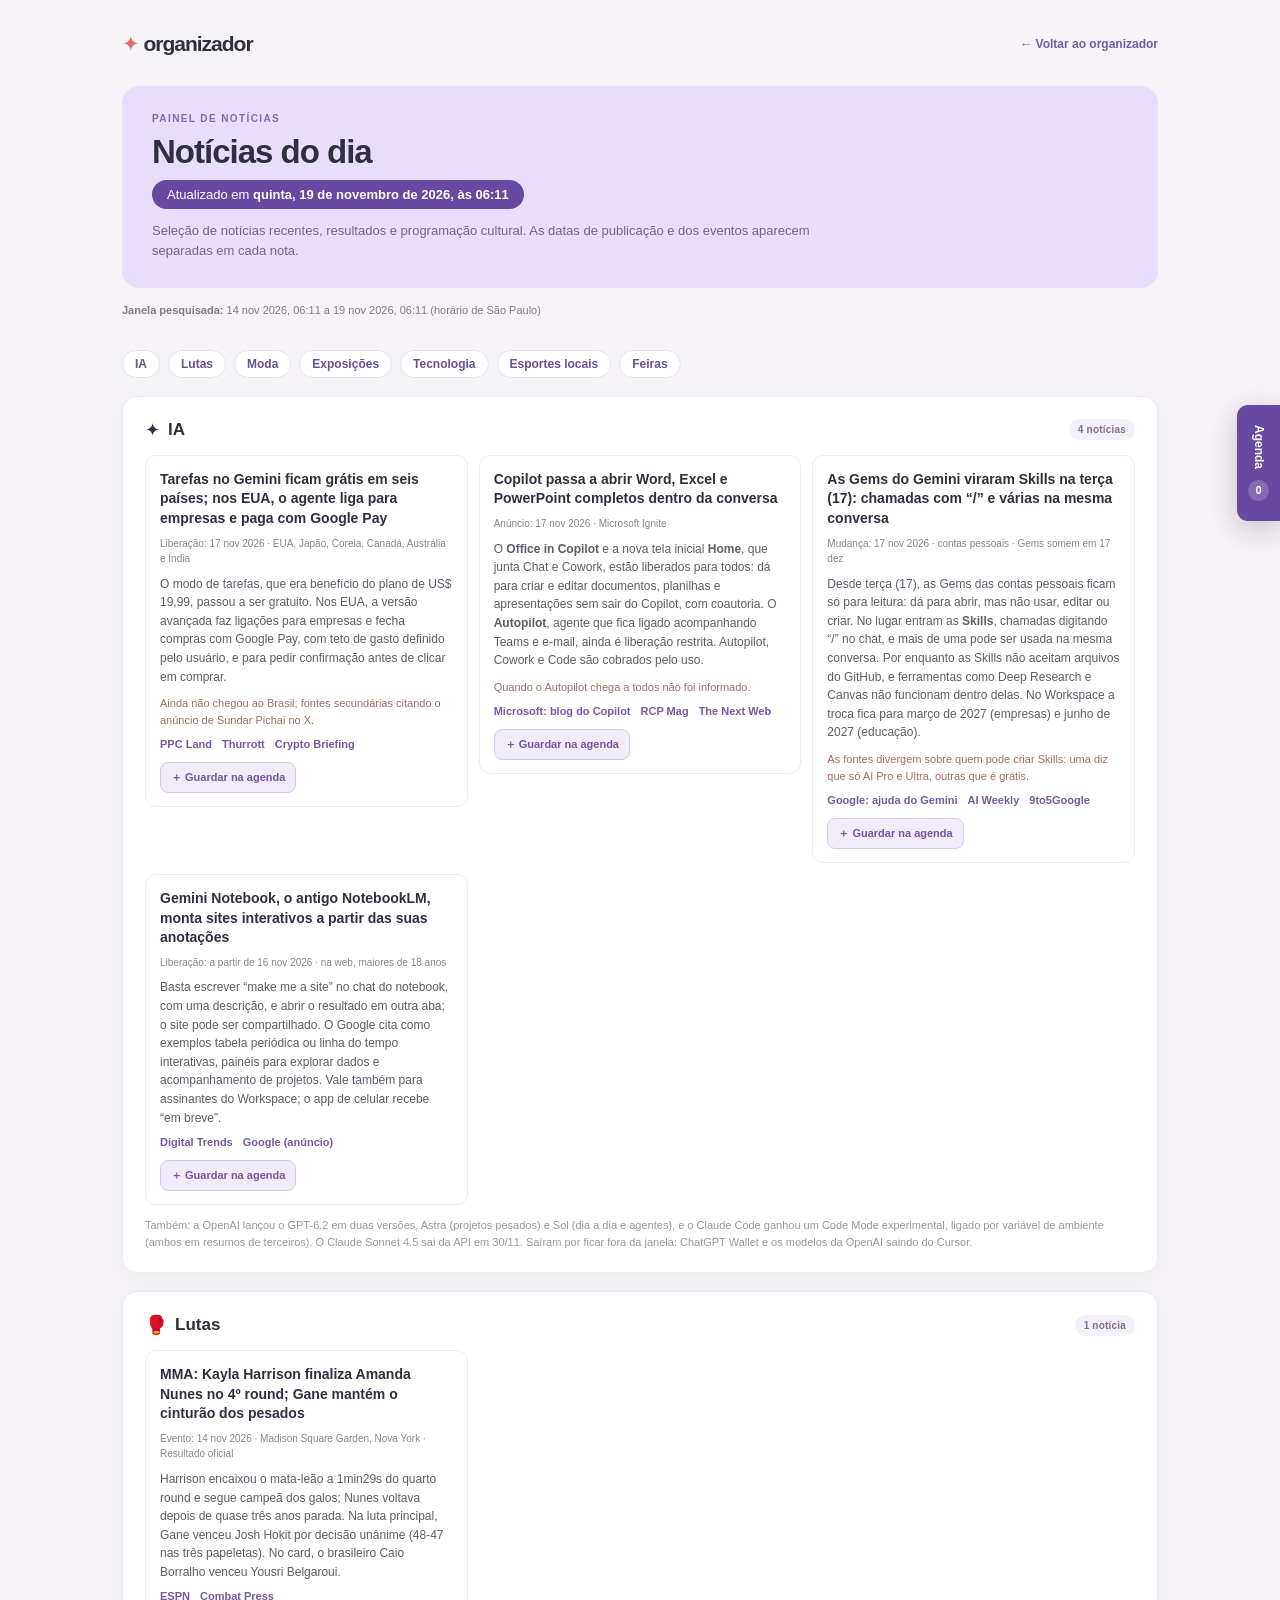
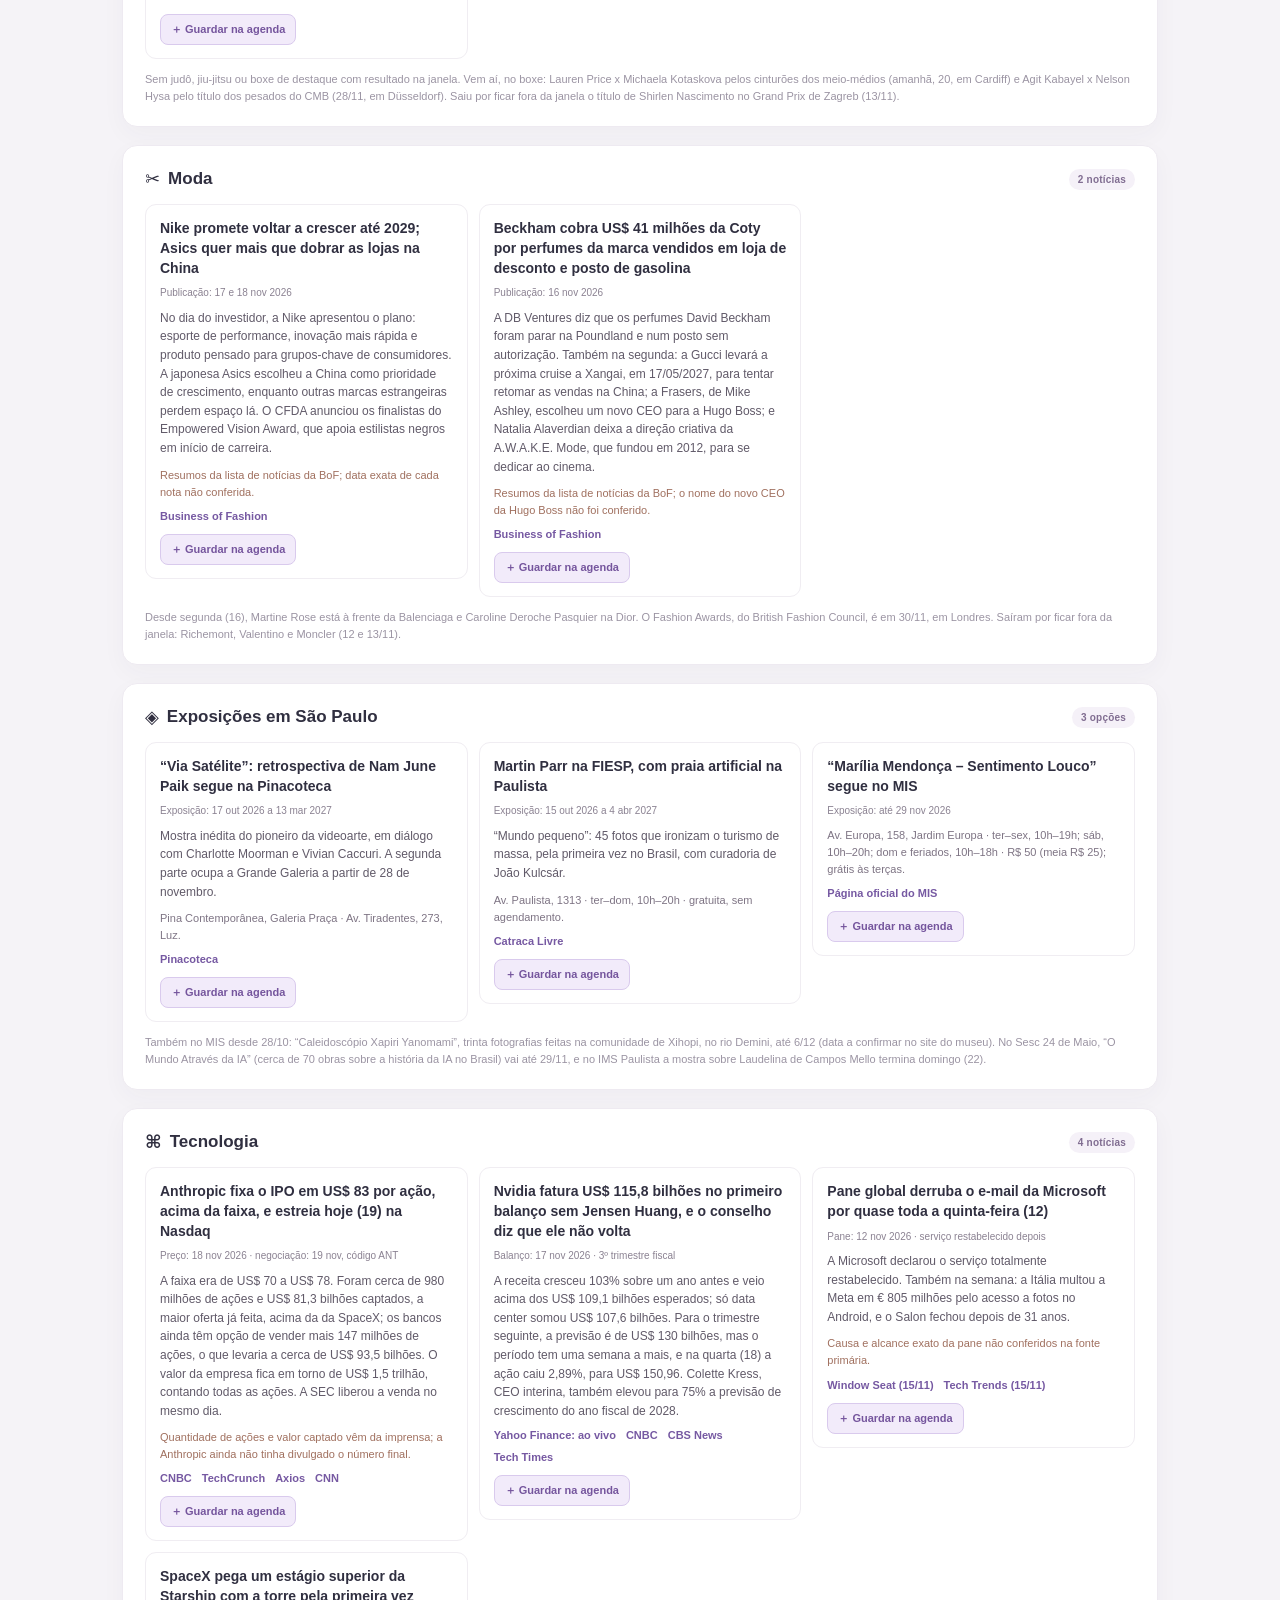
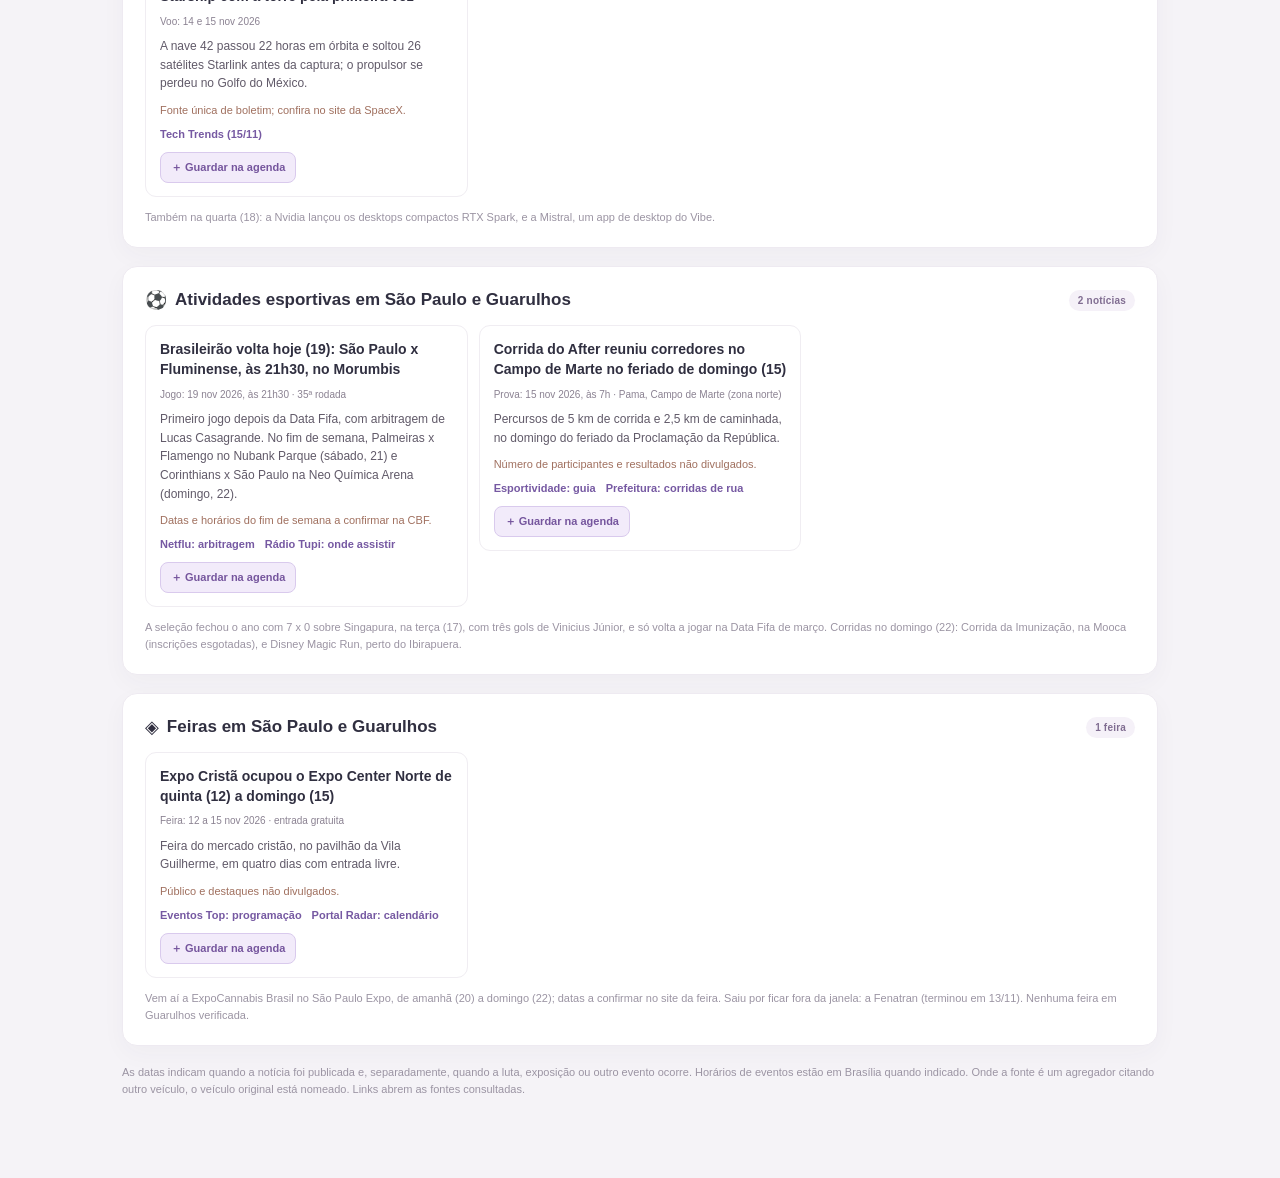
==== commit 9b4d8397: "Notícias de 19/11/2026 06:12" ====
--- a/web/noticias/index.html
+++ b/web/noticias/index.html
@@ -57,20 +57,34 @@
 <header class="hero">
   <div class="eyebrow">Painel de notícias</div>
   <h1>Notícias do dia</h1>
-  <div class="atualizado">Atualizado em <strong>terça, 17 de novembro de 2026, às 06:48</strong></div>
+  <div class="atualizado">Atualizado em <strong>quinta, 19 de novembro de 2026, às 06:11</strong></div>
   <p>Seleção de notícias recentes, resultados e programação cultural. As datas de publicação e dos eventos aparecem separadas em cada nota.</p>
 </header>
-<div class="meta"><strong>Janela pesquisada:</strong> 12 nov 2026, 06:48 a 17 nov 2026, 06:48 (horário de São Paulo)</div>
+<div class="meta"><strong>Janela pesquisada:</strong> 14 nov 2026, 06:11 a 19 nov 2026, 06:11 (horário de São Paulo)</div>
 
 <nav class="indice" aria-label="Assuntos"><a href="#ia">IA</a><a href="#lutas">Lutas</a><a href="#moda">Moda</a><a href="#expos">Exposições</a><a href="#tech">Tecnologia</a><a href="#esportes-locais">Esportes locais</a><a href="#feiras-locais">Feiras</a></nav>
 <div class="grid">
 <section class="section" id="ia" aria-labelledby="ia-heading">
   <h2 id="ia-heading"><span class="icon">✦</span> IA <span class="count">4 notícias</span></h2>
   <div class="list">
+    <article class="item news-item" data-news-id="https://ppc.land/geminis-19-99-task-mode-goes-free-in-6-countries/#tasks-gratis" data-category="IA" data-published="2026-11-17" data-source-url="https://ppc.land/geminis-19-99-task-mode-goes-free-in-6-countries/">
+      <h3>Tarefas no Gemini ficam grátis em seis países; nos EUA, o agente liga para empresas e paga com Google Pay</h3>
+      <div class="dates">Liberação: 17 nov 2026 · EUA, Japão, Coreia, Canadá, Austrália e Índia</div>
+      <p>O modo de tarefas, que era benefício do plano de US$ 19,99, passou a ser gratuito. Nos EUA, a versão avançada faz ligações para empresas e fecha compras com Google Pay, com teto de gasto definido pelo usuário, e para pedir confirmação antes de clicar em comprar.</p>
+      <p class="caveat">Ainda não chegou ao Brasil; fontes secundárias citando o anúncio de Sundar Pichai no X.</p>
+      <div class="sources"><a href="https://ppc.land/geminis-19-99-task-mode-goes-free-in-6-countries/" target="_blank" rel="noopener noreferrer">PPC Land</a><a href="https://www.thurrott.com/?p=343985" target="_blank" rel="noopener noreferrer">Thurrott</a><a href="https://cryptobriefing.com/google-gemini-free-tasks-six-countries/" target="_blank" rel="noopener noreferrer">Crypto Briefing</a></div>
+    </article>
+    <article class="item news-item" data-news-id="https://microsoft.com/en-us/copilot/blog/2026/11/17/copilot-at-microsoft-ignite-expanding-whats-possible-with-intelligence-built-for-work" data-category="IA" data-published="2026-11-17" data-source-url="https://microsoft.com/en-us/copilot/blog/2026/11/17/copilot-at-microsoft-ignite-expanding-whats-possible-with-intelligence-built-for-work">
+      <h3>Copilot passa a abrir Word, Excel e PowerPoint completos dentro da conversa</h3>
+      <div class="dates">Anúncio: 17 nov 2026 · Microsoft Ignite</div>
+      <p>O <strong>Office in Copilot</strong> e a nova tela inicial <strong>Home</strong>, que junta Chat e Cowork, estão liberados para todos: dá para criar e editar documentos, planilhas e apresentações sem sair do Copilot, com coautoria. O <strong>Autopilot</strong>, agente que fica ligado acompanhando Teams e e-mail, ainda é liberação restrita. Autopilot, Cowork e Code são cobrados pelo uso.</p>
+      <p class="caveat">Quando o Autopilot chega a todos não foi informado.</p>
+      <div class="sources"><a href="https://microsoft.com/en-us/copilot/blog/2026/11/17/copilot-at-microsoft-ignite-expanding-whats-possible-with-intelligence-built-for-work" target="_blank" rel="noopener noreferrer">Microsoft: blog do Copilot</a><a href="https://rcpmag.com/articles/2026/11/17/microsoft-ignite-2026-nadella-makes-the-case.aspx" target="_blank" rel="noopener noreferrer">RCP Mag</a><a href="https://thenextweb.com/news/microsoft-copilot-super-app-code-autopilot" target="_blank" rel="noopener noreferrer">The Next Web</a></div>
+    </article>
     <article class="item news-item" data-news-id="https://support.google.com/gemini/answer/18560919#gems-skills-17-11" data-category="IA" data-published="2026-11-14" data-event-date="2026-11-17" data-source-url="https://support.google.com/gemini/answer/18560919">
-      <h3>Hoje as Gems do Gemini viram Skills: chamadas com “/” e várias na mesma conversa</h3>
+      <h3>As Gems do Gemini viraram Skills na terça (17): chamadas com “/” e várias na mesma conversa</h3>
       <div class="dates">Mudança: 17 nov 2026 · contas pessoais · Gems somem em 17 dez</div>
-      <p>A partir de hoje, as Gems das contas pessoais ficam só para leitura: dá para abrir, mas não usar, editar ou criar. No lugar entram as <strong>Skills</strong>, chamadas digitando “/” no chat, e mais de uma pode ser usada na mesma conversa. Por enquanto as Skills não aceitam arquivos do GitHub, e ferramentas como Deep Research e Canvas não funcionam dentro delas. No Workspace a troca fica para março de 2027 (empresas) e junho de 2027 (educação).</p>
+      <p>Desde terça (17), as Gems das contas pessoais ficam só para leitura: dá para abrir, mas não usar, editar ou criar. No lugar entram as <strong>Skills</strong>, chamadas digitando “/” no chat, e mais de uma pode ser usada na mesma conversa. Por enquanto as Skills não aceitam arquivos do GitHub, e ferramentas como Deep Research e Canvas não funcionam dentro delas. No Workspace a troca fica para março de 2027 (empresas) e junho de 2027 (educação).</p>
       <p class="caveat">As fontes divergem sobre quem pode criar Skills: uma diz que só AI Pro e Ultra, outras que é grátis.</p>
       <div class="sources"><a href="https://support.google.com/gemini/answer/18560919" target="_blank" rel="noopener noreferrer">Google: ajuda do Gemini</a><a href="https://aiweekly.co/alerts/google-migrates-gemini-gems-to-paywalled-skills-on-nov-17" target="_blank" rel="noopener noreferrer">AI Weekly</a><a href="https://9to5google.com/2026/09/30/gemini-skills-free/" target="_blank" rel="noopener noreferrer">9to5Google</a></div>
     </article>
@@ -80,26 +94,12 @@
       <p>Basta escrever “make me a site” no chat do notebook, com uma descrição, e abrir o resultado em outra aba; o site pode ser compartilhado. O Google cita como exemplos tabela periódica ou linha do tempo interativas, painéis para explorar dados e acompanhamento de projetos. Vale também para assinantes do Workspace; o app de celular recebe “em breve”.</p>
       <div class="sources"><a href="https://digitaltrends.com/computing/gemini-notebook-can-now-turn-your-notes-into-interactive-websites" target="_blank" rel="noopener noreferrer">Digital Trends</a><a href="https://blog.google/innovation-and-ai/products/gemini-notebook/interactive-sites/" target="_blank" rel="noopener noreferrer">Google (anúncio)</a></div>
     </article>
-    <article class="item news-item" data-news-id="https://www.lilachbullock.com/ai-news-this-week-for-small-business-15-november-2026/#chatgpt-wallet" data-category="IA" data-published="2026-11-13" data-source-url="https://www.lilachbullock.com/ai-news-this-week-for-small-business-15-november-2026/">
-      <h3>ChatGPT Wallet: agentes passam a pagar compras sem expor o número do cartão</h3>
-      <div class="dates">Liberação: a partir de 13 nov 2026 · aos poucos, para assinantes Pro nos EUA</div>
-      <p>A carteira guarda o meio de pagamento e entrega ao agente só uma autorização de compra. Na mesma semana, entrou em beta no ChatGPT para Mac um plugin que acompanha reuniões, para os planos Pro e Business, a resposta da OpenAI ao Claude Meetings.</p>
-      <p class="caveat">Ainda não chegou ao Brasil; fontes secundárias citando as notas de versão da OpenAI.</p>
-      <div class="sources"><a href="https://www.lilachbullock.com/ai-news-this-week-for-small-business-15-november-2026/" target="_blank" rel="noopener noreferrer">AI News This Week (15/11)</a><a href="https://www.parikshitkhanna.com/post/ai-news-november-2026-claude-gemini-chatgpt-copilot-cybersecurity" target="_blank" rel="noopener noreferrer">Resumo de novembro com datas</a></div>
-    </article>
-    <article class="item news-item" data-news-id="https://businessanalytics.substack.com/p/freemium-googles-swarm-anthropics#cursor-openai" data-category="IA" data-published="2026-11-12" data-source-url="https://businessanalytics.substack.com/p/freemium-googles-swarm-anthropics">
-      <h3>Modelos da OpenAI saem do Cursor depois que a SpaceX comprou o editor</h3>
-      <div class="dates">Corte previsto: 12 nov 2026</div>
-      <p>A OpenAI avisou que vai encerrar o contrato de fornecimento de modelos ao Cursor. Quem usava GPT e Codex dentro do Cursor precisa trocar para Claude, Gemini ou outro modelo da lista. Na mesma semana, o Google lançou o <strong>Gemini 4 Hydrogen</strong>, mais rápido e barato, para programação e agentes, no AI Studio e na API.</p>
-      <p class="caveat">Uma fonte diz que o corte pode ter vindo antes de 12/11; confira no aviso do Cursor.</p>
-      <div class="sources"><a href="https://businessanalytics.substack.com/p/freemium-googles-swarm-anthropics" target="_blank" rel="noopener noreferrer">Freemium (resumo)</a><a href="https://local-ai-zone.github.io/blog/November_2026_AI_Model_Updates.html" target="_blank" rel="noopener noreferrer">Local AI Zone: mudanças de novembro</a><a href="https://enjoy.dev/blog/ai-models-shutting-down-november-2026/" target="_blank" rel="noopener noreferrer">Modelos que saem do ar em novembro</a></div>
-    </article>
-  </div>
-  <p class="section-note">O Claude Sonnet 4.5 sai da API em 30/11. O Gemini 4 Hydrogen chegou à Busca do Google para todos (relato de segunda mão). Saiu por ficar fora da janela: o Gemini 4 Carbon para todos (11/11).</p>
+  </div>
+  <p class="section-note">Também: a OpenAI lançou o GPT-6.2 em duas versões, Astra (projetos pesados) e Sol (dia a dia e agentes), e o Claude Code ganhou um Code Mode experimental, ligado por variável de ambiente (ambos em resumos de terceiros). O Claude Sonnet 4.5 sai da API em 30/11. Saíram por ficar fora da janela: ChatGPT Wallet e os modelos da OpenAI saindo do Cursor.</p>
 </section>
 
 <section class="section" id="lutas" aria-labelledby="lutas-heading">
-  <h2 id="lutas-heading"><span class="icon">🥊</span> Lutas <span class="count">2 notícias</span></h2>
+  <h2 id="lutas-heading"><span class="icon">🥊</span> Lutas <span class="count">1 notícia</span></h2>
   <div class="list">
     <article class="item news-item" data-news-id="https://www.espn.com/mma/story/_/id/50444358/ufc-334-live-results-analysis-ciryl-gane-josh-hokit" data-category="Lutas" data-published="2026-11-15" data-event-date="2026-11-14" data-source-url="https://www.espn.com/mma/story/_/id/50444358/ufc-334-live-results-analysis-ciryl-gane-josh-hokit">
       <h3>MMA: Kayla Harrison finaliza Amanda Nunes no 4º round; Gane mantém o cinturão dos pesados</h3>
@@ -107,20 +107,20 @@
       <p>Harrison encaixou o mata-leão a 1min29s do quarto round e segue campeã dos galos; Nunes voltava depois de quase três anos parada. Na luta principal, Gane venceu Josh Hokit por decisão unânime (48-47 nas três papeletas). No card, o brasileiro Caio Borralho venceu Yousri Belgaroui.</p>
       <div class="sources"><a href="https://www.espn.com/mma/story/_/id/50444358/ufc-334-live-results-analysis-ciryl-gane-josh-hokit" target="_blank" rel="noopener noreferrer">ESPN</a><a href="https://combatpress.com/2026/11/ufc-334-gane-vs-hokit-results/" target="_blank" rel="noopener noreferrer">Combat Press</a></div>
     </article>
-    <article class="item news-item" data-news-id="https://judoinside.com/#gp-zagreb-2026-shirlen" data-category="Lutas" data-published="2026-11-13" data-event-date="2026-11-13" data-source-url="https://judoinside.com/">
-      <h3>Judô: Shirlen Nascimento ganha o primeiro título do Circuito Mundial, com quatro ippons no Grand Prix de Zagreb</h3>
-      <div class="dates">Grand Prix de Zagreb: 13 a 15 nov 2026 · Croácia</div>
-      <p>A brasileira venceu as quatro lutas por ippon no primeiro dia do torneio. No mesmo dia, a italiana Assunta Scutto conquistou o sétimo título do circuito.</p>
-      <p class="caveat">Categoria de peso e resultados dos outros dias não conferidos.</p>
-      <div class="sources"><a href="https://judoinside.com/" target="_blank" rel="noopener noreferrer">JudoInside</a></div>
-    </article>
-  </div>
-  <p class="section-note">No boxe, o Zuffa Boxing 13 (Moloney x Terán, em Riad, 14/11) ainda sem resultado confirmado. No jiu-jitsu, o Atlanta Fall International Open, da IBJJF, foi no fim de semana. O UFC 336, com Carlos Prates x Michael Morales, está marcado para 30/01/2027, em Toronto.</p>
+  </div>
+  <p class="section-note">Sem judô, jiu-jitsu ou boxe de destaque com resultado na janela. Vem aí, no boxe: Lauren Price x Michaela Kotaskova pelos cinturões dos meio-médios (amanhã, 20, em Cardiff) e Agit Kabayel x Nelson Hysa pelo título dos pesados do CMB (28/11, em Düsseldorf). Saiu por ficar fora da janela o título de Shirlen Nascimento no Grand Prix de Zagreb (13/11).</p>
 </section>
 
 <section class="section" id="moda" aria-labelledby="moda-heading">
-  <h2 id="moda-heading"><span class="icon">✂</span> Moda <span class="count">4 notícias</span></h2>
-  <div class="list">
+  <h2 id="moda-heading"><span class="icon">✂</span> Moda <span class="count">2 notícias</span></h2>
+  <div class="list">
+    <article class="item news-item" data-news-id="https://www.businessoffashion.com/latest/#nike-investor-day-2026-11-18" data-category="Moda" data-published="2026-11-18" data-source-url="https://www.businessoffashion.com/latest/">
+      <h3>Nike promete voltar a crescer até 2029; Asics quer mais que dobrar as lojas na China</h3>
+      <div class="dates">Publicação: 17 e 18 nov 2026</div>
+      <p>No dia do investidor, a Nike apresentou o plano: esporte de performance, inovação mais rápida e produto pensado para grupos-chave de consumidores. A japonesa Asics escolheu a China como prioridade de crescimento, enquanto outras marcas estrangeiras perdem espaço lá. O CFDA anunciou os finalistas do Empowered Vision Award, que apoia estilistas negros em início de carreira.</p>
+      <p class="caveat">Resumos da lista de notícias da BoF; data exata de cada nota não conferida.</p>
+      <div class="sources"><a href="https://www.businessoffashion.com/latest/" target="_blank" rel="noopener noreferrer">Business of Fashion</a></div>
+    </article>
     <article class="item news-item" data-news-id="https://www.businessoffashion.com/news/#beckham-coty-2026-11-16" data-category="Moda" data-published="2026-11-16" data-source-url="https://www.businessoffashion.com/news/">
       <h3>Beckham cobra US$ 41 milhões da Coty por perfumes da marca vendidos em loja de desconto e posto de gasolina</h3>
       <div class="dates">Publicação: 16 nov 2026</div>
@@ -128,28 +128,8 @@
       <p class="caveat">Resumos da lista de notícias da BoF; o nome do novo CEO da Hugo Boss não foi conferido.</p>
       <div class="sources"><a href="https://www.businessoffashion.com/news/" target="_blank" rel="noopener noreferrer">Business of Fashion</a></div>
     </article>
-    <article class="item news-item" data-news-id="https://www.businessoffashion.com/latest/#richemont-2026-11-13" data-category="Moda" data-published="2026-11-13" data-source-url="https://www.businessoffashion.com/latest/">
-      <h3>Ações da Richemont, dona da Cartier, caem até 9% com sinal de desaceleração nas joias</h3>
-      <div class="dates">Pregão: 13 nov 2026</div>
-      <p>As vendas do trimestre vieram acima do esperado, mas o crescimento das joias perdeu força. Também na semana: Justin Boxford, ex-Estée Lauder, vira CEO da Capri Holdings (Versace saiu, mas ficam Michael Kors e Jimmy Choo), e Will Ward assume a WME Fashion, que reúne IMG Models, The Wall Group e Art + Commerce.</p>
-      <p class="caveat">Números do trimestre não conferidos no balanço da Richemont.</p>
-      <div class="sources"><a href="https://www.businessoffashion.com/latest/" target="_blank" rel="noopener noreferrer">Business of Fashion</a><a href="https://fashionweekdaily.com/" target="_blank" rel="noopener noreferrer">Daily Front Row</a></div>
-    </article>
-    <article class="item news-item" data-news-id="https://wwd.com/fashion-news/fashion-scoops/valentino-cruise-holiday-2027-alessandro-michele-fashion-1239408683" data-category="Moda" data-published="2026-11-12" data-source-url="https://wwd.com/fashion-news/fashion-scoops/valentino-cruise-holiday-2027-alessandro-michele-fashion-1239408683">
-      <h3>Valentino mostra a cruise 2027 de Alessandro Michele, com o “dia seguinte da festa” como tema</h3>
-      <div class="dates">Publicação: 12 nov 2026</div>
-      <p>A campanha usa o fim de uma festa como metáfora de como os valores da moda estão mudando.</p>
-      <div class="sources"><a href="https://wwd.com/fashion-news/fashion-scoops/valentino-cruise-holiday-2027-alessandro-michele-fashion-1239408683" target="_blank" rel="noopener noreferrer">WWD (exclusiva)</a></div>
-    </article>
-    <article class="item news-item" data-news-id="https://us.fashionnetwork.com/#moncler-andre-3000" data-category="Moda" data-published="2026-11-12" data-source-url="https://us.fashionnetwork.com/">
-      <h3>Moncler lança campanha com André 3000, fotografada por Gabriel Moses</h3>
-      <div class="dates">Publicação: semana de 9 a 12 nov 2026</div>
-      <p>Também na semana: a Fossil estendeu até 2032 a licença dos relógios e joias Diesel, e Gigi Hadid juntou a Guest in Residence com a Halfdays numa coleção de esqui.</p>
-      <p class="caveat">Data exata de cada anúncio não conferida.</p>
-      <div class="sources"><a href="https://us.fashionnetwork.com/" target="_blank" rel="noopener noreferrer">FashionNetwork USA</a><a href="https://www.nylon.com/fashion/fashion-news-roundup-nov-12-2026" target="_blank" rel="noopener noreferrer">Nylon (12/11)</a></div>
-    </article>
-  </div>
-  <p class="section-note">Desde ontem (16), Martine Rose está à frente da Balenciaga e Caroline Deroche Pasquier na Dior. O Fashion Awards, do British Fashion Council, é em 30/11, em Londres.</p>
+  </div>
+  <p class="section-note">Desde segunda (16), Martine Rose está à frente da Balenciaga e Caroline Deroche Pasquier na Dior. O Fashion Awards, do British Fashion Council, é em 30/11, em Londres. Saíram por ficar fora da janela: Richemont, Valentino e Moncler (12 e 13/11).</p>
 </section>
 
 <section class="section" id="expos" aria-labelledby="expos-heading">
@@ -176,24 +156,24 @@
       <div class="sources"><a href="https://mis-sp.org.br/exposicao/marilia-mendonca-sentimento-louco/" target="_blank" rel="noopener noreferrer">Página oficial do MIS</a></div>
     </article>
   </div>
-  <p class="section-note">Também no MIS desde 28/10: “Caleidoscópio Xapiri Yanomami”, trinta fotografias feitas na comunidade de Xihopi, no rio Demini, até 6/12 (data a confirmar no site do museu). No Sesc 24 de Maio, “O Mundo Através da IA” (cerca de 70 obras sobre a história da IA no Brasil) vai até 29/11, e no IMS Paulista a mostra sobre Laudelina de Campos Mello, até 22/11.</p>
+  <p class="section-note">Também no MIS desde 28/10: “Caleidoscópio Xapiri Yanomami”, trinta fotografias feitas na comunidade de Xihopi, no rio Demini, até 6/12 (data a confirmar no site do museu). No Sesc 24 de Maio, “O Mundo Através da IA” (cerca de 70 obras sobre a história da IA no Brasil) vai até 29/11, e no IMS Paulista a mostra sobre Laudelina de Campos Mello termina domingo (22).</p>
 </section>
 
 <section class="section" id="tech" aria-labelledby="tech-heading">
   <h2 id="tech-heading"><span class="icon">⌘</span> Tecnologia <span class="count">4 notícias</span></h2>
   <div class="list">
-    <article class="item news-item" data-news-id="https://investor.nvidia.com/news/press-release-details/2026/NVIDIA-Announces-CEO-Transition/" data-category="Tecnologia" data-published="2026-11-12" data-source-url="https://investor.nvidia.com/news/press-release-details/2026/NVIDIA-Announces-CEO-Transition/">
-      <h3>Jensen Huang deixa o comando da Nvidia; Colette Kress é CEO interina</h3>
-      <div class="dates">Renúncia aceita em 11 nov 2026 · anúncio em 12 nov</div>
-      <p>O fundador saiu da presidência, do cargo de CEO e do conselho, com efeito imediato, depois das reportagens sobre um caso com uma cliente que a inteligência americana considera recrutada pela espionagem chinesa. Huang nega ter comprometido segredos da empresa ou a segurança nacional. A diretora financeira assume enquanto o conselho, agora com Harvey Jones como primeiro presidente, procura um CEO; parte dos investidores queria esperar o fim da investigação. Depois, surgiu uma segunda acusação de caso extraconjugal, e um abaixo-assinado pela volta de Huang passou de 115 mil assinaturas. Na segunda (16), a ação fechou a US$ 156,14, o menor valor desde julho de 2025. O balanço sai hoje (17), depois do fechamento do mercado; os analistas esperam receita de US$ 109 bilhões no trimestre.</p>
-      <div class="sources"><a href="https://investor.nvidia.com/news/press-release-details/2026/NVIDIA-Announces-CEO-Transition/" target="_blank" rel="noopener noreferrer">Nvidia (oficial)</a><a href="https://www.npr.org/2026/11/12/nx-s1-6037833/jensen-huang-nvidia-stepped-down" target="_blank" rel="noopener noreferrer">NPR</a><a href="https://www.cnbc.com/2026/11/12/nvidia-jensen-huang-ceo-live-updates.html" target="_blank" rel="noopener noreferrer">CNBC: ao vivo</a><a href="https://stuloh.substack.com/p/weekly-report-november-15-2026" target="_blank" rel="noopener noreferrer">Window Seat (15/11)</a><a href="https://www.cnn.com/2026/11/16/business/stocks-nvidia-ai-anthropic" target="_blank" rel="noopener noreferrer">CNN (16/11)</a></div>
-    </article>
-    <article class="item news-item" data-news-id="https://www.thenationalnews.com/business/markets/2026/11/16/nvidia-earnings-anthropic-ipo/#anthropic-ipo" data-category="Tecnologia" data-published="2026-11-16" data-source-url="https://www.thenationalnews.com/business/markets/2026/11/16/nvidia-earnings-anthropic-ipo/">
-      <h3>IPO da Anthropic: preço amanhã (18) e estreia na Nasdaq na quinta (19), com a bolsa em correção</h3>
+    <article class="item news-item" data-news-id="https://www.cnbc.com/2026/11/18/anthropic-ipo-ai-offering-price.html" data-category="Tecnologia" data-published="2026-11-18" data-source-url="https://www.cnbc.com/2026/11/18/anthropic-ipo-ai-offering-price.html">
+      <h3>Anthropic fixa o IPO em US$ 83 por ação, acima da faixa, e estreia hoje (19) na Nasdaq</h3>
       <div class="dates">Preço: 18 nov 2026 · negociação: 19 nov, código ANT</div>
-      <p>São 825 milhões de ações entre US$ 70 e US$ 78, cerca de US$ 61 bilhões no meio da faixa e US$ 64 bilhões no topo; a procura seria de seis vezes a oferta. À parte, Google, Nvidia, AMD, Broadcom, Micron, Microsoft e TSMC comprariam US$ 26 bilhões em ações sem direito a voto, ao preço do IPO. Na segunda (16), o Nasdaq 100 caiu 2,7%, terceira queda seguida, e ficou mais de 10% abaixo do pico de 6 de outubro.</p>
-      <p class="caveat">Datas e procura vêm de relatos de imprensa e dependem do aval da SEC; confira no prospecto (EDGAR).</p>
-      <div class="sources"><a href="https://www.thenationalnews.com/business/markets/2026/11/16/nvidia-earnings-anthropic-ipo/" target="_blank" rel="noopener noreferrer">The National</a><a href="https://www.cnn.com/2026/11/16/business/stocks-nvidia-ai-anthropic" target="_blank" rel="noopener noreferrer">CNN</a><a href="https://www.bloomberg.com/news/articles/2026-11-16/nasdaq-100-plunges-as-nvidia-earnings-anthropic-ipo-on-horizon" target="_blank" rel="noopener noreferrer">Bloomberg</a></div>
+      <p>A faixa era de US$ 70 a US$ 78. Foram cerca de 980 milhões de ações e US$ 81,3 bilhões captados, a maior oferta já feita, acima da da SpaceX; os bancos ainda têm opção de vender mais 147 milhões de ações, o que levaria a cerca de US$ 93,5 bilhões. O valor da empresa fica em torno de US$ 1,5 trilhão, contando todas as ações. A SEC liberou a venda no mesmo dia.</p>
+      <p class="caveat">Quantidade de ações e valor captado vêm da imprensa; a Anthropic ainda não tinha divulgado o número final.</p>
+      <div class="sources"><a href="https://www.cnbc.com/2026/11/18/anthropic-ipo-ai-offering-price.html" target="_blank" rel="noopener noreferrer">CNBC</a><a href="https://techcrunch.com/2026/11/18/anthropic-reportedly-prices-ipo-at-83-a-share-above-projected-range/" target="_blank" rel="noopener noreferrer">TechCrunch</a><a href="https://www.axios.com/2026/11/18/anthropic-ipo-1-trillion" target="_blank" rel="noopener noreferrer">Axios</a><a href="https://www.cnn.com/2026/11/18/investing/anthropic-ipo-price-stock" target="_blank" rel="noopener noreferrer">CNN</a></div>
+    </article>
+    <article class="item news-item" data-news-id="https://finance.yahoo.com/technology/live/nvidia-earnings-live-nvidia-posts-q3-beat-board-says-it-will-not-reinstate-jensen-huang-as-ceo-221428433.html" data-category="Tecnologia" data-published="2026-11-17" data-source-url="https://finance.yahoo.com/technology/live/nvidia-earnings-live-nvidia-posts-q3-beat-board-says-it-will-not-reinstate-jensen-huang-as-ceo-221428433.html">
+      <h3>Nvidia fatura US$ 115,8 bilhões no primeiro balanço sem Jensen Huang, e o conselho diz que ele não volta</h3>
+      <div class="dates">Balanço: 17 nov 2026 · 3º trimestre fiscal</div>
+      <p>A receita cresceu 103% sobre um ano antes e veio acima dos US$ 109,1 bilhões esperados; só data center somou US$ 107,6 bilhões. Para o trimestre seguinte, a previsão é de US$ 130 bilhões, mas o período tem uma semana a mais, e na quarta (18) a ação caiu 2,89%, para US$ 150,96. Colette Kress, CEO interina, também elevou para 75% a previsão de crescimento do ano fiscal de 2028.</p>
+      <div class="sources"><a href="https://finance.yahoo.com/technology/live/nvidia-earnings-live-nvidia-posts-q3-beat-board-says-it-will-not-reinstate-jensen-huang-as-ceo-221428433.html" target="_blank" rel="noopener noreferrer">Yahoo Finance: ao vivo</a><a href="https://www.cnbc.com/investingclub/2026/11/17/nvidia-takes-positive-step-forward-with-stronger-sales-outlook-heres-our-thoughts-on-the-stock.html" target="_blank" rel="noopener noreferrer">CNBC</a><a href="https://www.cbsnews.com/news/nvidia-earnings-jensen-huang-colette-kress/" target="_blank" rel="noopener noreferrer">CBS News</a><a href="https://www.techtimes.com/articles/331079/20261119/nvidia-stock-slides-after-earnings-extra-week-makes-130b-guidance-4-growth-not-12.htm" target="_blank" rel="noopener noreferrer">Tech Times</a></div>
     </article>
     <article class="item news-item" data-news-id="https://stuloh.substack.com/p/weekly-report-november-15-2026#microsoft-outage" data-category="Tecnologia" data-published="2026-11-15" data-source-url="https://stuloh.substack.com/p/weekly-report-november-15-2026">
       <h3>Pane global derruba o e-mail da Microsoft por quase toda a quinta-feira (12)</h3>
@@ -210,12 +190,19 @@
       <div class="sources"><a href="https://techtrendsnewsupdate.substack.com/p/tech-trends-news-update-morning-brief-38b" target="_blank" rel="noopener noreferrer">Tech Trends (15/11)</a></div>
     </article>
   </div>
-  <p class="section-note">Saíram por ficar fora da janela: Railway e Nintendo (11/11).</p>
+  <p class="section-note">Também na quarta (18): a Nvidia lançou os desktops compactos RTX Spark, e a Mistral, um app de desktop do Vibe.</p>
 </section>
 
 <section class="section" id="esportes-locais" aria-labelledby="esportes-locais-heading">
-  <h2 id="esportes-locais-heading"><span class="icon">⚽</span> Atividades esportivas em São Paulo e Guarulhos <span class="count">1 notícia</span></h2>
-  <div class="list">
+  <h2 id="esportes-locais-heading"><span class="icon">⚽</span> Atividades esportivas em São Paulo e Guarulhos <span class="count">2 notícias</span></h2>
+  <div class="list">
+    <article class="item news-item" data-news-id="https://www.netflu.com.br/sao-paulo-x-fluminense-tem-arbitragem-definida-confira/" data-category="Esportes locais" data-published="2026-11-18" data-event-date="2026-11-19" data-source-url="https://www.netflu.com.br/sao-paulo-x-fluminense-tem-arbitragem-definida-confira/">
+      <h3>Brasileirão volta hoje (19): São Paulo x Fluminense, às 21h30, no Morumbis</h3>
+      <div class="dates">Jogo: 19 nov 2026, às 21h30 · 35ª rodada</div>
+      <p>Primeiro jogo depois da Data Fifa, com arbitragem de Lucas Casagrande. No fim de semana, Palmeiras x Flamengo no Nubank Parque (sábado, 21) e Corinthians x São Paulo na Neo Química Arena (domingo, 22).</p>
+      <p class="caveat">Datas e horários do fim de semana a confirmar na CBF.</p>
+      <div class="sources"><a href="https://www.netflu.com.br/sao-paulo-x-fluminense-tem-arbitragem-definida-confira/" target="_blank" rel="noopener noreferrer">Netflu: arbitragem</a><a href="https://www.tupi.fm/esportes/onde-assistir-sao-paulo-x-fluminense-ao-vivo/" target="_blank" rel="noopener noreferrer">Rádio Tupi: onde assistir</a></div>
+    </article>
     <article class="item news-item" data-news-id="https://esportividade.com.br/evento/corrida-do-after-2026-sao-paulo/" data-category="Esportes locais" data-published="2026-09-20" data-event-date="2026-11-15" data-source-url="https://esportividade.com.br/evento/corrida-do-after-2026-sao-paulo/">
       <h3>Corrida do After reuniu corredores no Campo de Marte no feriado de domingo (15)</h3>
       <div class="dates">Prova: 15 nov 2026, às 7h · Pama, Campo de Marte (zona norte)</div>
@@ -224,11 +211,11 @@
       <div class="sources"><a href="https://esportividade.com.br/evento/corrida-do-after-2026-sao-paulo/" target="_blank" rel="noopener noreferrer">Esportividade: guia</a><a href="https://prefeitura.sp.gov.br/web/esportes/w/corridas_de_rua/8722" target="_blank" rel="noopener noreferrer">Prefeitura: corridas de rua</a></div>
     </article>
   </div>
-  <p class="section-note">Hoje (17), às 7h, a seleção joga com Singapura, depois de perder para o Japão por 3 x 2. O Brasileirão volta com São Paulo x Fluminense no Morumbis (quinta, 19), Palmeiras x Flamengo no Nubank Parque (21) e Corinthians x São Paulo na Neo Química Arena (22). Corridas no domingo (22): Corrida da Imunização, na Mooca (inscrições esgotadas), e Disney Magic Run, perto do Ibirapuera.</p>
+  <p class="section-note">A seleção fechou o ano com 7 x 0 sobre Singapura, na terça (17), com três gols de Vinicius Júnior, e só volta a jogar na Data Fifa de março. Corridas no domingo (22): Corrida da Imunização, na Mooca (inscrições esgotadas), e Disney Magic Run, perto do Ibirapuera.</p>
 </section>
 
 <section class="section" id="feiras-locais" aria-labelledby="feiras-locais-heading">
-  <h2 id="feiras-locais-heading"><span class="icon">◈</span> Feiras em São Paulo e Guarulhos <span class="count">2 feiras</span></h2>
+  <h2 id="feiras-locais-heading"><span class="icon">◈</span> Feiras em São Paulo e Guarulhos <span class="count">1 feira</span></h2>
   <div class="list">
     <article class="item news-item" data-news-id="https://eventostop.com.br/eventos/expo-crista-2026-programacao/" data-category="Feiras locais" data-published="2026-11-12" data-event-date="2026-11-12" data-source-url="https://eventostop.com.br/eventos/expo-crista-2026-programacao/">
       <h3>Expo Cristã ocupou o Expo Center Norte de quinta (12) a domingo (15)</h3>
@@ -237,15 +224,8 @@
       <p class="caveat">Público e destaques não divulgados.</p>
       <div class="sources"><a href="https://eventostop.com.br/eventos/expo-crista-2026-programacao/" target="_blank" rel="noopener noreferrer">Eventos Top: programação</a><a href="https://portalradar.com.br/calendario-de-feiras-e-eventos-em-2026/" target="_blank" rel="noopener noreferrer">Portal Radar: calendário</a></div>
     </article>
-    <article class="item news-item" data-news-id="https://www.autodata.com.br/noticias/2026/10/08/fenatran-esgota-espacos-de-exposicao-na-edicao-2026/137313/" data-category="Feiras locais" data-published="2026-10-08" data-event-date="2026-11-09" data-source-url="https://www.autodata.com.br/noticias/2026/10/08/fenatran-esgota-espacos-de-exposicao-na-edicao-2026/137313/">
-      <h3>Fenatran terminou na sexta (13) no São Paulo Expo</h3>
-      <div class="dates">Feira de negócios: 9 a 13 nov 2026 · 13h às 21h</div>
-      <p>Na 25ª edição, a feira de caminhões e transporte tem mais de 700 marcas em 100 mil m², com cinco montadoras estreantes: BYD, Foton, JAC, Sany e Sinotruk. O credenciamento grátis acabou em 7/11; agora o ingresso custa R$ 150.</p>
-      <p class="caveat">Um calendário de terceiros dá 9h às 17h; confira em fenatran.com.br.</p>
-      <div class="sources"><a href="https://www.autodata.com.br/noticias/2026/10/08/fenatran-esgota-espacos-de-exposicao-na-edicao-2026/137313/" target="_blank" rel="noopener noreferrer">Autodata</a><a href="https://setcesp.org.br/?p=204651623" target="_blank" rel="noopener noreferrer">SETCESP</a></div>
-    </article>
-  </div>
-  <p class="section-note">Vem aí a ExpoCannabis Brasil no São Paulo Expo (20 a 22/11). Saiu por ficar fora da janela: o BFShow (10 a 12/11). Nenhuma feira em Guarulhos verificada.</p>
+  </div>
+  <p class="section-note">Vem aí a ExpoCannabis Brasil no São Paulo Expo, de amanhã (20) a domingo (22); datas a confirmar no site da feira. Saiu por ficar fora da janela: a Fenatran (terminou em 13/11). Nenhuma feira em Guarulhos verificada.</p>
 </section>
 
 </div>
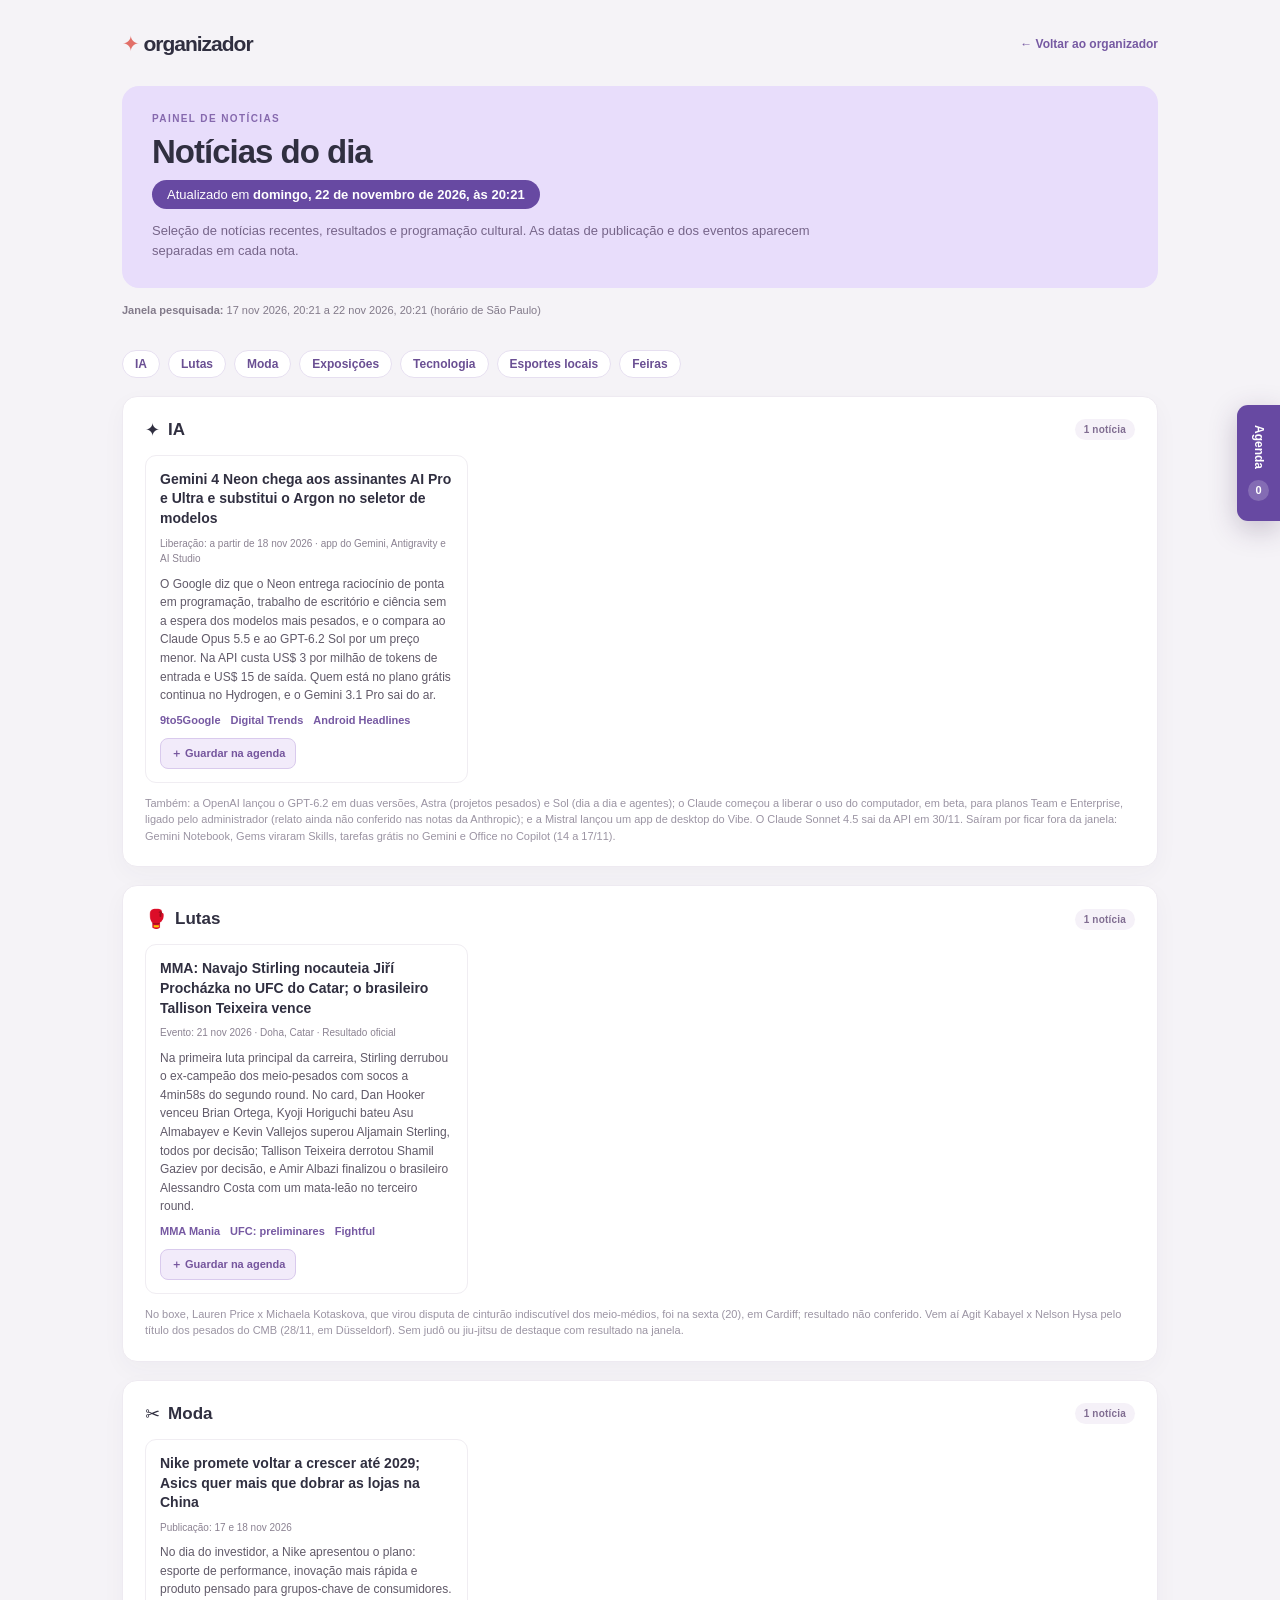
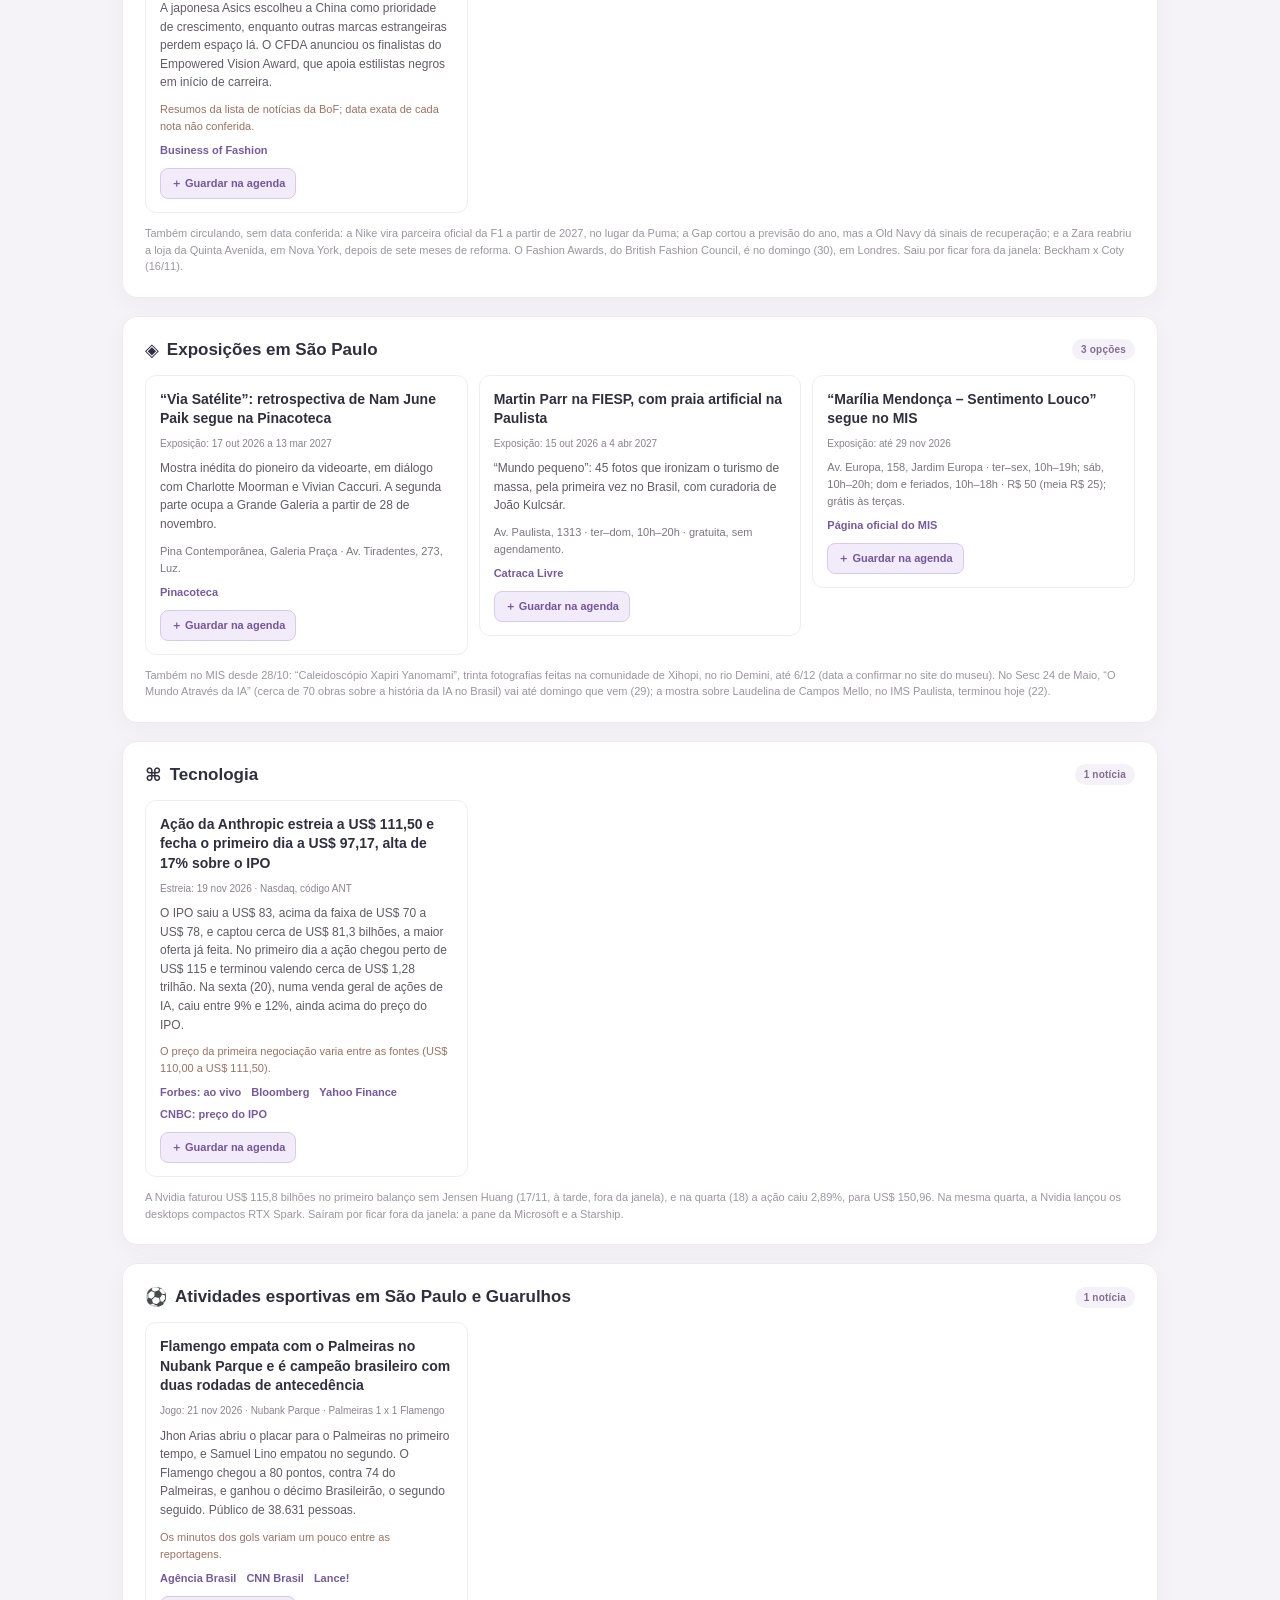
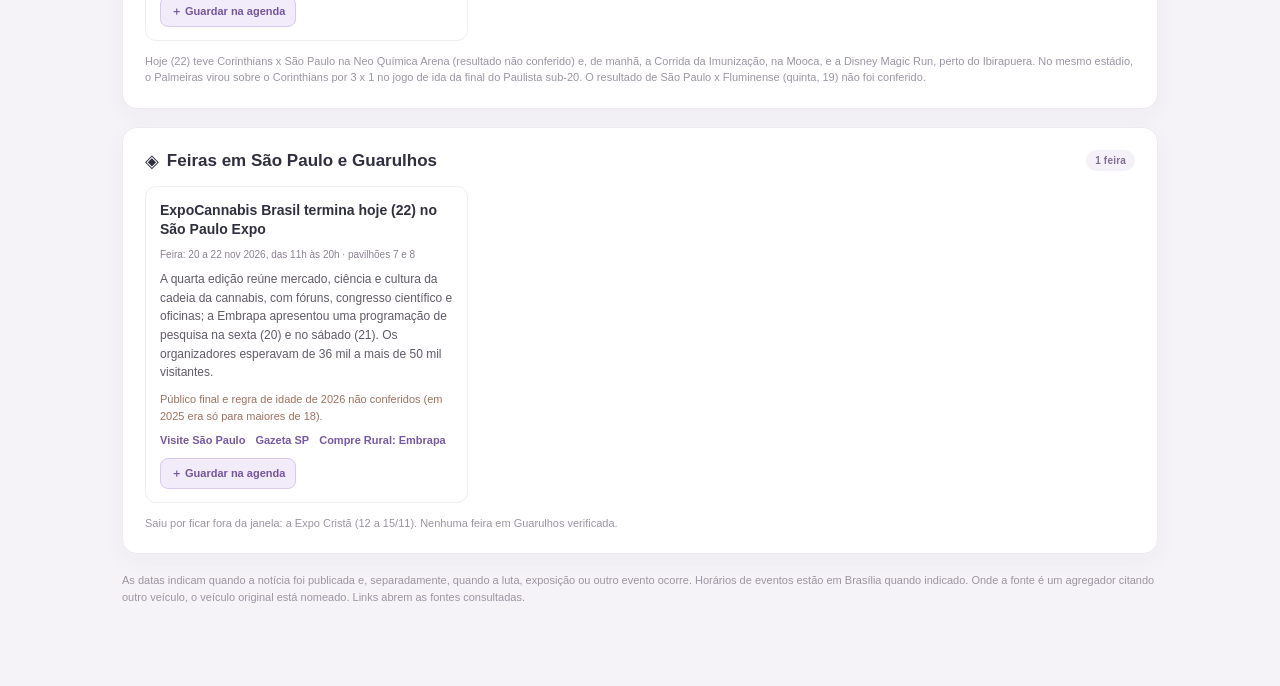
==== commit 4778df9c: "Notícias de 22/11/2026 20:23" ====
--- a/web/noticias/index.html
+++ b/web/noticias/index.html
@@ -57,62 +57,41 @@
 <header class="hero">
   <div class="eyebrow">Painel de notícias</div>
   <h1>Notícias do dia</h1>
-  <div class="atualizado">Atualizado em <strong>quinta, 19 de novembro de 2026, às 06:11</strong></div>
+  <div class="atualizado">Atualizado em <strong>domingo, 22 de novembro de 2026, às 20:21</strong></div>
   <p>Seleção de notícias recentes, resultados e programação cultural. As datas de publicação e dos eventos aparecem separadas em cada nota.</p>
 </header>
-<div class="meta"><strong>Janela pesquisada:</strong> 14 nov 2026, 06:11 a 19 nov 2026, 06:11 (horário de São Paulo)</div>
+<div class="meta"><strong>Janela pesquisada:</strong> 17 nov 2026, 20:21 a 22 nov 2026, 20:21 (horário de São Paulo)</div>
 
 <nav class="indice" aria-label="Assuntos"><a href="#ia">IA</a><a href="#lutas">Lutas</a><a href="#moda">Moda</a><a href="#expos">Exposições</a><a href="#tech">Tecnologia</a><a href="#esportes-locais">Esportes locais</a><a href="#feiras-locais">Feiras</a></nav>
 <div class="grid">
 <section class="section" id="ia" aria-labelledby="ia-heading">
-  <h2 id="ia-heading"><span class="icon">✦</span> IA <span class="count">4 notícias</span></h2>
+  <h2 id="ia-heading"><span class="icon">✦</span> IA <span class="count">1 notícia</span></h2>
   <div class="list">
-    <article class="item news-item" data-news-id="https://ppc.land/geminis-19-99-task-mode-goes-free-in-6-countries/#tasks-gratis" data-category="IA" data-published="2026-11-17" data-source-url="https://ppc.land/geminis-19-99-task-mode-goes-free-in-6-countries/">
-      <h3>Tarefas no Gemini ficam grátis em seis países; nos EUA, o agente liga para empresas e paga com Google Pay</h3>
-      <div class="dates">Liberação: 17 nov 2026 · EUA, Japão, Coreia, Canadá, Austrália e Índia</div>
-      <p>O modo de tarefas, que era benefício do plano de US$ 19,99, passou a ser gratuito. Nos EUA, a versão avançada faz ligações para empresas e fecha compras com Google Pay, com teto de gasto definido pelo usuário, e para pedir confirmação antes de clicar em comprar.</p>
-      <p class="caveat">Ainda não chegou ao Brasil; fontes secundárias citando o anúncio de Sundar Pichai no X.</p>
-      <div class="sources"><a href="https://ppc.land/geminis-19-99-task-mode-goes-free-in-6-countries/" target="_blank" rel="noopener noreferrer">PPC Land</a><a href="https://www.thurrott.com/?p=343985" target="_blank" rel="noopener noreferrer">Thurrott</a><a href="https://cryptobriefing.com/google-gemini-free-tasks-six-countries/" target="_blank" rel="noopener noreferrer">Crypto Briefing</a></div>
-    </article>
-    <article class="item news-item" data-news-id="https://microsoft.com/en-us/copilot/blog/2026/11/17/copilot-at-microsoft-ignite-expanding-whats-possible-with-intelligence-built-for-work" data-category="IA" data-published="2026-11-17" data-source-url="https://microsoft.com/en-us/copilot/blog/2026/11/17/copilot-at-microsoft-ignite-expanding-whats-possible-with-intelligence-built-for-work">
-      <h3>Copilot passa a abrir Word, Excel e PowerPoint completos dentro da conversa</h3>
-      <div class="dates">Anúncio: 17 nov 2026 · Microsoft Ignite</div>
-      <p>O <strong>Office in Copilot</strong> e a nova tela inicial <strong>Home</strong>, que junta Chat e Cowork, estão liberados para todos: dá para criar e editar documentos, planilhas e apresentações sem sair do Copilot, com coautoria. O <strong>Autopilot</strong>, agente que fica ligado acompanhando Teams e e-mail, ainda é liberação restrita. Autopilot, Cowork e Code são cobrados pelo uso.</p>
-      <p class="caveat">Quando o Autopilot chega a todos não foi informado.</p>
-      <div class="sources"><a href="https://microsoft.com/en-us/copilot/blog/2026/11/17/copilot-at-microsoft-ignite-expanding-whats-possible-with-intelligence-built-for-work" target="_blank" rel="noopener noreferrer">Microsoft: blog do Copilot</a><a href="https://rcpmag.com/articles/2026/11/17/microsoft-ignite-2026-nadella-makes-the-case.aspx" target="_blank" rel="noopener noreferrer">RCP Mag</a><a href="https://thenextweb.com/news/microsoft-copilot-super-app-code-autopilot" target="_blank" rel="noopener noreferrer">The Next Web</a></div>
-    </article>
-    <article class="item news-item" data-news-id="https://support.google.com/gemini/answer/18560919#gems-skills-17-11" data-category="IA" data-published="2026-11-14" data-event-date="2026-11-17" data-source-url="https://support.google.com/gemini/answer/18560919">
-      <h3>As Gems do Gemini viraram Skills na terça (17): chamadas com “/” e várias na mesma conversa</h3>
-      <div class="dates">Mudança: 17 nov 2026 · contas pessoais · Gems somem em 17 dez</div>
-      <p>Desde terça (17), as Gems das contas pessoais ficam só para leitura: dá para abrir, mas não usar, editar ou criar. No lugar entram as <strong>Skills</strong>, chamadas digitando “/” no chat, e mais de uma pode ser usada na mesma conversa. Por enquanto as Skills não aceitam arquivos do GitHub, e ferramentas como Deep Research e Canvas não funcionam dentro delas. No Workspace a troca fica para março de 2027 (empresas) e junho de 2027 (educação).</p>
-      <p class="caveat">As fontes divergem sobre quem pode criar Skills: uma diz que só AI Pro e Ultra, outras que é grátis.</p>
-      <div class="sources"><a href="https://support.google.com/gemini/answer/18560919" target="_blank" rel="noopener noreferrer">Google: ajuda do Gemini</a><a href="https://aiweekly.co/alerts/google-migrates-gemini-gems-to-paywalled-skills-on-nov-17" target="_blank" rel="noopener noreferrer">AI Weekly</a><a href="https://9to5google.com/2026/09/30/gemini-skills-free/" target="_blank" rel="noopener noreferrer">9to5Google</a></div>
-    </article>
-    <article class="item news-item" data-news-id="https://digitaltrends.com/computing/gemini-notebook-can-now-turn-your-notes-into-interactive-websites" data-category="IA" data-published="2026-11-16" data-source-url="https://digitaltrends.com/computing/gemini-notebook-can-now-turn-your-notes-into-interactive-websites">
-      <h3>Gemini Notebook, o antigo NotebookLM, monta sites interativos a partir das suas anotações</h3>
-      <div class="dates">Liberação: a partir de 16 nov 2026 · na web, maiores de 18 anos</div>
-      <p>Basta escrever “make me a site” no chat do notebook, com uma descrição, e abrir o resultado em outra aba; o site pode ser compartilhado. O Google cita como exemplos tabela periódica ou linha do tempo interativas, painéis para explorar dados e acompanhamento de projetos. Vale também para assinantes do Workspace; o app de celular recebe “em breve”.</p>
-      <div class="sources"><a href="https://digitaltrends.com/computing/gemini-notebook-can-now-turn-your-notes-into-interactive-websites" target="_blank" rel="noopener noreferrer">Digital Trends</a><a href="https://blog.google/innovation-and-ai/products/gemini-notebook/interactive-sites/" target="_blank" rel="noopener noreferrer">Google (anúncio)</a></div>
+    <article class="item news-item" data-news-id="https://9to5google.com/2026/11/18/gemini-4-neon/" data-category="IA" data-published="2026-11-18" data-source-url="https://9to5google.com/2026/11/18/gemini-4-neon/">
+      <h3>Gemini 4 Neon chega aos assinantes AI Pro e Ultra e substitui o Argon no seletor de modelos</h3>
+      <div class="dates">Liberação: a partir de 18 nov 2026 · app do Gemini, Antigravity e AI Studio</div>
+      <p>O Google diz que o Neon entrega raciocínio de ponta em programação, trabalho de escritório e ciência sem a espera dos modelos mais pesados, e o compara ao Claude Opus 5.5 e ao GPT-6.2 Sol por um preço menor. Na API custa US$ 3 por milhão de tokens de entrada e US$ 15 de saída. Quem está no plano grátis continua no Hydrogen, e o Gemini 3.1 Pro sai do ar.</p>
+      <div class="sources"><a href="https://9to5google.com/2026/11/18/gemini-4-neon/" target="_blank" rel="noopener noreferrer">9to5Google</a><a href="https://digitaltrends.com/computing/google-says-gemini-4-neon-can-hang-with-claude-opus-5-5-and-gpt-6-2-sol-for-less" target="_blank" rel="noopener noreferrer">Digital Trends</a><a href="https://androidheadlines.com/2026/11/google-gemini-4-neon-release-pricing-features.html" target="_blank" rel="noopener noreferrer">Android Headlines</a></div>
     </article>
   </div>
-  <p class="section-note">Também: a OpenAI lançou o GPT-6.2 em duas versões, Astra (projetos pesados) e Sol (dia a dia e agentes), e o Claude Code ganhou um Code Mode experimental, ligado por variável de ambiente (ambos em resumos de terceiros). O Claude Sonnet 4.5 sai da API em 30/11. Saíram por ficar fora da janela: ChatGPT Wallet e os modelos da OpenAI saindo do Cursor.</p>
+  <p class="section-note">Também: a OpenAI lançou o GPT-6.2 em duas versões, Astra (projetos pesados) e Sol (dia a dia e agentes); o Claude começou a liberar o uso do computador, em beta, para planos Team e Enterprise, ligado pelo administrador (relato ainda não conferido nas notas da Anthropic); e a Mistral lançou um app de desktop do Vibe. O Claude Sonnet 4.5 sai da API em 30/11. Saíram por ficar fora da janela: Gemini Notebook, Gems viraram Skills, tarefas grátis no Gemini e Office no Copilot (14 a 17/11).</p>
 </section>
 
 <section class="section" id="lutas" aria-labelledby="lutas-heading">
   <h2 id="lutas-heading"><span class="icon">🥊</span> Lutas <span class="count">1 notícia</span></h2>
   <div class="list">
-    <article class="item news-item" data-news-id="https://www.espn.com/mma/story/_/id/50444358/ufc-334-live-results-analysis-ciryl-gane-josh-hokit" data-category="Lutas" data-published="2026-11-15" data-event-date="2026-11-14" data-source-url="https://www.espn.com/mma/story/_/id/50444358/ufc-334-live-results-analysis-ciryl-gane-josh-hokit">
-      <h3>MMA: Kayla Harrison finaliza Amanda Nunes no 4º round; Gane mantém o cinturão dos pesados</h3>
-      <div class="dates">Evento: 14 nov 2026 · Madison Square Garden, Nova York · Resultado oficial</div>
-      <p>Harrison encaixou o mata-leão a 1min29s do quarto round e segue campeã dos galos; Nunes voltava depois de quase três anos parada. Na luta principal, Gane venceu Josh Hokit por decisão unânime (48-47 nas três papeletas). No card, o brasileiro Caio Borralho venceu Yousri Belgaroui.</p>
-      <div class="sources"><a href="https://www.espn.com/mma/story/_/id/50444358/ufc-334-live-results-analysis-ciryl-gane-josh-hokit" target="_blank" rel="noopener noreferrer">ESPN</a><a href="https://combatpress.com/2026/11/ufc-334-gane-vs-hokit-results/" target="_blank" rel="noopener noreferrer">Combat Press</a></div>
+    <article class="item news-item" data-news-id="https://www.mmamania.com/ufc-results/487775/ufc-qatar-results-sooo-about-last-night-prochazka-vs-stirling" data-category="Lutas" data-published="2026-11-22" data-event-date="2026-11-21" data-source-url="https://www.mmamania.com/ufc-results/487775/ufc-qatar-results-sooo-about-last-night-prochazka-vs-stirling">
+      <h3>MMA: Navajo Stirling nocauteia Jiří Procházka no UFC do Catar; o brasileiro Tallison Teixeira vence</h3>
+      <div class="dates">Evento: 21 nov 2026 · Doha, Catar · Resultado oficial</div>
+      <p>Na primeira luta principal da carreira, Stirling derrubou o ex-campeão dos meio-pesados com socos a 4min58s do segundo round. No card, Dan Hooker venceu Brian Ortega, Kyoji Horiguchi bateu Asu Almabayev e Kevin Vallejos superou Aljamain Sterling, todos por decisão; Tallison Teixeira derrotou Shamil Gaziev por decisão, e Amir Albazi finalizou o brasileiro Alessandro Costa com um mata-leão no terceiro round.</p>
+      <div class="sources"><a href="https://www.mmamania.com/ufc-results/487775/ufc-qatar-results-sooo-about-last-night-prochazka-vs-stirling" target="_blank" rel="noopener noreferrer">MMA Mania</a><a href="https://www.ufc.com/news/ufc-qatar-prelim-results-prochazka-vs-stirling" target="_blank" rel="noopener noreferrer">UFC: preliminares</a><a href="https://www.fightful.com/mma/ufc-fight-night-jiri-vs-stirling-results-11-21/" target="_blank" rel="noopener noreferrer">Fightful</a></div>
     </article>
   </div>
-  <p class="section-note">Sem judô, jiu-jitsu ou boxe de destaque com resultado na janela. Vem aí, no boxe: Lauren Price x Michaela Kotaskova pelos cinturões dos meio-médios (amanhã, 20, em Cardiff) e Agit Kabayel x Nelson Hysa pelo título dos pesados do CMB (28/11, em Düsseldorf). Saiu por ficar fora da janela o título de Shirlen Nascimento no Grand Prix de Zagreb (13/11).</p>
+  <p class="section-note">No boxe, Lauren Price x Michaela Kotaskova, que virou disputa de cinturão indiscutível dos meio-médios, foi na sexta (20), em Cardiff; resultado não conferido. Vem aí Agit Kabayel x Nelson Hysa pelo título dos pesados do CMB (28/11, em Düsseldorf). Sem judô ou jiu-jitsu de destaque com resultado na janela.</p>
 </section>
 
 <section class="section" id="moda" aria-labelledby="moda-heading">
-  <h2 id="moda-heading"><span class="icon">✂</span> Moda <span class="count">2 notícias</span></h2>
+  <h2 id="moda-heading"><span class="icon">✂</span> Moda <span class="count">1 notícia</span></h2>
   <div class="list">
     <article class="item news-item" data-news-id="https://www.businessoffashion.com/latest/#nike-investor-day-2026-11-18" data-category="Moda" data-published="2026-11-18" data-source-url="https://www.businessoffashion.com/latest/">
       <h3>Nike promete voltar a crescer até 2029; Asics quer mais que dobrar as lojas na China</h3>
@@ -121,15 +100,8 @@
       <p class="caveat">Resumos da lista de notícias da BoF; data exata de cada nota não conferida.</p>
       <div class="sources"><a href="https://www.businessoffashion.com/latest/" target="_blank" rel="noopener noreferrer">Business of Fashion</a></div>
     </article>
-    <article class="item news-item" data-news-id="https://www.businessoffashion.com/news/#beckham-coty-2026-11-16" data-category="Moda" data-published="2026-11-16" data-source-url="https://www.businessoffashion.com/news/">
-      <h3>Beckham cobra US$ 41 milhões da Coty por perfumes da marca vendidos em loja de desconto e posto de gasolina</h3>
-      <div class="dates">Publicação: 16 nov 2026</div>
-      <p>A DB Ventures diz que os perfumes David Beckham foram parar na Poundland e num posto sem autorização. Também na segunda: a Gucci levará a próxima cruise a Xangai, em 17/05/2027, para tentar retomar as vendas na China; a Frasers, de Mike Ashley, escolheu um novo CEO para a Hugo Boss; e Natalia Alaverdian deixa a direção criativa da A.W.A.K.E. Mode, que fundou em 2012, para se dedicar ao cinema.</p>
-      <p class="caveat">Resumos da lista de notícias da BoF; o nome do novo CEO da Hugo Boss não foi conferido.</p>
-      <div class="sources"><a href="https://www.businessoffashion.com/news/" target="_blank" rel="noopener noreferrer">Business of Fashion</a></div>
-    </article>
   </div>
-  <p class="section-note">Desde segunda (16), Martine Rose está à frente da Balenciaga e Caroline Deroche Pasquier na Dior. O Fashion Awards, do British Fashion Council, é em 30/11, em Londres. Saíram por ficar fora da janela: Richemont, Valentino e Moncler (12 e 13/11).</p>
+  <p class="section-note">Também circulando, sem data conferida: a Nike vira parceira oficial da F1 a partir de 2027, no lugar da Puma; a Gap cortou a previsão do ano, mas a Old Navy dá sinais de recuperação; e a Zara reabriu a loja da Quinta Avenida, em Nova York, depois de sete meses de reforma. O Fashion Awards, do British Fashion Council, é no domingo (30), em Londres. Saiu por ficar fora da janela: Beckham x Coty (16/11).</p>
 </section>
 
 <section class="section" id="expos" aria-labelledby="expos-heading">
@@ -156,76 +128,49 @@
       <div class="sources"><a href="https://mis-sp.org.br/exposicao/marilia-mendonca-sentimento-louco/" target="_blank" rel="noopener noreferrer">Página oficial do MIS</a></div>
     </article>
   </div>
-  <p class="section-note">Também no MIS desde 28/10: “Caleidoscópio Xapiri Yanomami”, trinta fotografias feitas na comunidade de Xihopi, no rio Demini, até 6/12 (data a confirmar no site do museu). No Sesc 24 de Maio, “O Mundo Através da IA” (cerca de 70 obras sobre a história da IA no Brasil) vai até 29/11, e no IMS Paulista a mostra sobre Laudelina de Campos Mello termina domingo (22).</p>
+  <p class="section-note">Também no MIS desde 28/10: “Caleidoscópio Xapiri Yanomami”, trinta fotografias feitas na comunidade de Xihopi, no rio Demini, até 6/12 (data a confirmar no site do museu). No Sesc 24 de Maio, “O Mundo Através da IA” (cerca de 70 obras sobre a história da IA no Brasil) vai até domingo que vem (29); a mostra sobre Laudelina de Campos Mello, no IMS Paulista, terminou hoje (22).</p>
 </section>
 
 <section class="section" id="tech" aria-labelledby="tech-heading">
-  <h2 id="tech-heading"><span class="icon">⌘</span> Tecnologia <span class="count">4 notícias</span></h2>
+  <h2 id="tech-heading"><span class="icon">⌘</span> Tecnologia <span class="count">1 notícia</span></h2>
   <div class="list">
-    <article class="item news-item" data-news-id="https://www.cnbc.com/2026/11/18/anthropic-ipo-ai-offering-price.html" data-category="Tecnologia" data-published="2026-11-18" data-source-url="https://www.cnbc.com/2026/11/18/anthropic-ipo-ai-offering-price.html">
-      <h3>Anthropic fixa o IPO em US$ 83 por ação, acima da faixa, e estreia hoje (19) na Nasdaq</h3>
-      <div class="dates">Preço: 18 nov 2026 · negociação: 19 nov, código ANT</div>
-      <p>A faixa era de US$ 70 a US$ 78. Foram cerca de 980 milhões de ações e US$ 81,3 bilhões captados, a maior oferta já feita, acima da da SpaceX; os bancos ainda têm opção de vender mais 147 milhões de ações, o que levaria a cerca de US$ 93,5 bilhões. O valor da empresa fica em torno de US$ 1,5 trilhão, contando todas as ações. A SEC liberou a venda no mesmo dia.</p>
-      <p class="caveat">Quantidade de ações e valor captado vêm da imprensa; a Anthropic ainda não tinha divulgado o número final.</p>
-      <div class="sources"><a href="https://www.cnbc.com/2026/11/18/anthropic-ipo-ai-offering-price.html" target="_blank" rel="noopener noreferrer">CNBC</a><a href="https://techcrunch.com/2026/11/18/anthropic-reportedly-prices-ipo-at-83-a-share-above-projected-range/" target="_blank" rel="noopener noreferrer">TechCrunch</a><a href="https://www.axios.com/2026/11/18/anthropic-ipo-1-trillion" target="_blank" rel="noopener noreferrer">Axios</a><a href="https://www.cnn.com/2026/11/18/investing/anthropic-ipo-price-stock" target="_blank" rel="noopener noreferrer">CNN</a></div>
-    </article>
-    <article class="item news-item" data-news-id="https://finance.yahoo.com/technology/live/nvidia-earnings-live-nvidia-posts-q3-beat-board-says-it-will-not-reinstate-jensen-huang-as-ceo-221428433.html" data-category="Tecnologia" data-published="2026-11-17" data-source-url="https://finance.yahoo.com/technology/live/nvidia-earnings-live-nvidia-posts-q3-beat-board-says-it-will-not-reinstate-jensen-huang-as-ceo-221428433.html">
-      <h3>Nvidia fatura US$ 115,8 bilhões no primeiro balanço sem Jensen Huang, e o conselho diz que ele não volta</h3>
-      <div class="dates">Balanço: 17 nov 2026 · 3º trimestre fiscal</div>
-      <p>A receita cresceu 103% sobre um ano antes e veio acima dos US$ 109,1 bilhões esperados; só data center somou US$ 107,6 bilhões. Para o trimestre seguinte, a previsão é de US$ 130 bilhões, mas o período tem uma semana a mais, e na quarta (18) a ação caiu 2,89%, para US$ 150,96. Colette Kress, CEO interina, também elevou para 75% a previsão de crescimento do ano fiscal de 2028.</p>
-      <div class="sources"><a href="https://finance.yahoo.com/technology/live/nvidia-earnings-live-nvidia-posts-q3-beat-board-says-it-will-not-reinstate-jensen-huang-as-ceo-221428433.html" target="_blank" rel="noopener noreferrer">Yahoo Finance: ao vivo</a><a href="https://www.cnbc.com/investingclub/2026/11/17/nvidia-takes-positive-step-forward-with-stronger-sales-outlook-heres-our-thoughts-on-the-stock.html" target="_blank" rel="noopener noreferrer">CNBC</a><a href="https://www.cbsnews.com/news/nvidia-earnings-jensen-huang-colette-kress/" target="_blank" rel="noopener noreferrer">CBS News</a><a href="https://www.techtimes.com/articles/331079/20261119/nvidia-stock-slides-after-earnings-extra-week-makes-130b-guidance-4-growth-not-12.htm" target="_blank" rel="noopener noreferrer">Tech Times</a></div>
-    </article>
-    <article class="item news-item" data-news-id="https://stuloh.substack.com/p/weekly-report-november-15-2026#microsoft-outage" data-category="Tecnologia" data-published="2026-11-15" data-source-url="https://stuloh.substack.com/p/weekly-report-november-15-2026">
-      <h3>Pane global derruba o e-mail da Microsoft por quase toda a quinta-feira (12)</h3>
-      <div class="dates">Pane: 12 nov 2026 · serviço restabelecido depois</div>
-      <p>A Microsoft declarou o serviço totalmente restabelecido. Também na semana: a Itália multou a Meta em € 805 milhões pelo acesso a fotos no Android, e o Salon fechou depois de 31 anos.</p>
-      <p class="caveat">Causa e alcance exato da pane não conferidos na fonte primária.</p>
-      <div class="sources"><a href="https://stuloh.substack.com/p/weekly-report-november-15-2026" target="_blank" rel="noopener noreferrer">Window Seat (15/11)</a><a href="https://techtrendsnewsupdate.substack.com/p/tech-trends-news-update-morning-brief-38b" target="_blank" rel="noopener noreferrer">Tech Trends (15/11)</a></div>
-    </article>
-    <article class="item news-item" data-news-id="https://techtrendsnewsupdate.substack.com/p/tech-trends-news-update-morning-brief-38b#starship" data-category="Tecnologia" data-published="2026-11-15" data-source-url="https://techtrendsnewsupdate.substack.com/p/tech-trends-news-update-morning-brief-38b">
-      <h3>SpaceX pega um estágio superior da Starship com a torre pela primeira vez</h3>
-      <div class="dates">Voo: 14 e 15 nov 2026</div>
-      <p>A nave 42 passou 22 horas em órbita e soltou 26 satélites Starlink antes da captura; o propulsor se perdeu no Golfo do México.</p>
-      <p class="caveat">Fonte única de boletim; confira no site da SpaceX.</p>
-      <div class="sources"><a href="https://techtrendsnewsupdate.substack.com/p/tech-trends-news-update-morning-brief-38b" target="_blank" rel="noopener noreferrer">Tech Trends (15/11)</a></div>
+    <article class="item news-item" data-news-id="https://www.forbes.com/sites/fionariley/2026/11/19/anthropic-ipo-live-stock-closes-day-at-97-up-more-than-17/" data-category="Tecnologia" data-published="2026-11-19" data-source-url="https://www.forbes.com/sites/fionariley/2026/11/19/anthropic-ipo-live-stock-closes-day-at-97-up-more-than-17/">
+      <h3>Ação da Anthropic estreia a US$ 111,50 e fecha o primeiro dia a US$ 97,17, alta de 17% sobre o IPO</h3>
+      <div class="dates">Estreia: 19 nov 2026 · Nasdaq, código ANT</div>
+      <p>O IPO saiu a US$ 83, acima da faixa de US$ 70 a US$ 78, e captou cerca de US$ 81,3 bilhões, a maior oferta já feita. No primeiro dia a ação chegou perto de US$ 115 e terminou valendo cerca de US$ 1,28 trilhão. Na sexta (20), numa venda geral de ações de IA, caiu entre 9% e 12%, ainda acima do preço do IPO.</p>
+      <p class="caveat">O preço da primeira negociação varia entre as fontes (US$ 110,00 a US$ 111,50).</p>
+      <div class="sources"><a href="https://www.forbes.com/sites/fionariley/2026/11/19/anthropic-ipo-live-stock-closes-day-at-97-up-more-than-17/" target="_blank" rel="noopener noreferrer">Forbes: ao vivo</a><a href="https://www.bloomberg.com/news/live-blog/2026-11-19/anthropic-trading-debut-live-updates" target="_blank" rel="noopener noreferrer">Bloomberg</a><a href="https://finance.yahoo.com/technology/live/anthropic-ipo-live-anthropic-stock-begins-trading-in-record-81b-raise-with-15t-valuation-192410598.html" target="_blank" rel="noopener noreferrer">Yahoo Finance</a><a href="https://www.cnbc.com/2026/11/18/anthropic-ipo-ai-offering-price.html" target="_blank" rel="noopener noreferrer">CNBC: preço do IPO</a></div>
     </article>
   </div>
-  <p class="section-note">Também na quarta (18): a Nvidia lançou os desktops compactos RTX Spark, e a Mistral, um app de desktop do Vibe.</p>
+  <p class="section-note">A Nvidia faturou US$ 115,8 bilhões no primeiro balanço sem Jensen Huang (17/11, à tarde, fora da janela), e na quarta (18) a ação caiu 2,89%, para US$ 150,96. Na mesma quarta, a Nvidia lançou os desktops compactos RTX Spark. Saíram por ficar fora da janela: a pane da Microsoft e a Starship.</p>
 </section>
 
 <section class="section" id="esportes-locais" aria-labelledby="esportes-locais-heading">
-  <h2 id="esportes-locais-heading"><span class="icon">⚽</span> Atividades esportivas em São Paulo e Guarulhos <span class="count">2 notícias</span></h2>
+  <h2 id="esportes-locais-heading"><span class="icon">⚽</span> Atividades esportivas em São Paulo e Guarulhos <span class="count">1 notícia</span></h2>
   <div class="list">
-    <article class="item news-item" data-news-id="https://www.netflu.com.br/sao-paulo-x-fluminense-tem-arbitragem-definida-confira/" data-category="Esportes locais" data-published="2026-11-18" data-event-date="2026-11-19" data-source-url="https://www.netflu.com.br/sao-paulo-x-fluminense-tem-arbitragem-definida-confira/">
-      <h3>Brasileirão volta hoje (19): São Paulo x Fluminense, às 21h30, no Morumbis</h3>
-      <div class="dates">Jogo: 19 nov 2026, às 21h30 · 35ª rodada</div>
-      <p>Primeiro jogo depois da Data Fifa, com arbitragem de Lucas Casagrande. No fim de semana, Palmeiras x Flamengo no Nubank Parque (sábado, 21) e Corinthians x São Paulo na Neo Química Arena (domingo, 22).</p>
-      <p class="caveat">Datas e horários do fim de semana a confirmar na CBF.</p>
-      <div class="sources"><a href="https://www.netflu.com.br/sao-paulo-x-fluminense-tem-arbitragem-definida-confira/" target="_blank" rel="noopener noreferrer">Netflu: arbitragem</a><a href="https://www.tupi.fm/esportes/onde-assistir-sao-paulo-x-fluminense-ao-vivo/" target="_blank" rel="noopener noreferrer">Rádio Tupi: onde assistir</a></div>
-    </article>
-    <article class="item news-item" data-news-id="https://esportividade.com.br/evento/corrida-do-after-2026-sao-paulo/" data-category="Esportes locais" data-published="2026-09-20" data-event-date="2026-11-15" data-source-url="https://esportividade.com.br/evento/corrida-do-after-2026-sao-paulo/">
-      <h3>Corrida do After reuniu corredores no Campo de Marte no feriado de domingo (15)</h3>
-      <div class="dates">Prova: 15 nov 2026, às 7h · Pama, Campo de Marte (zona norte)</div>
-      <p>Percursos de 5 km de corrida e 2,5 km de caminhada, no domingo do feriado da Proclamação da República.</p>
-      <p class="caveat">Número de participantes e resultados não divulgados.</p>
-      <div class="sources"><a href="https://esportividade.com.br/evento/corrida-do-after-2026-sao-paulo/" target="_blank" rel="noopener noreferrer">Esportividade: guia</a><a href="https://prefeitura.sp.gov.br/web/esportes/w/corridas_de_rua/8722" target="_blank" rel="noopener noreferrer">Prefeitura: corridas de rua</a></div>
+    <article class="item news-item" data-news-id="https://agenciabrasil.ebc.com.br/esportes/noticia/2026-11/flamengo-empata-com-palmeiras-e-e-campeao-brasileiro-de-2026" data-category="Esportes locais" data-published="2026-11-21" data-event-date="2026-11-21" data-source-url="https://agenciabrasil.ebc.com.br/esportes/noticia/2026-11/flamengo-empata-com-palmeiras-e-e-campeao-brasileiro-de-2026">
+      <h3>Flamengo empata com o Palmeiras no Nubank Parque e é campeão brasileiro com duas rodadas de antecedência</h3>
+      <div class="dates">Jogo: 21 nov 2026 · Nubank Parque · Palmeiras 1 x 1 Flamengo</div>
+      <p>Jhon Arias abriu o placar para o Palmeiras no primeiro tempo, e Samuel Lino empatou no segundo. O Flamengo chegou a 80 pontos, contra 74 do Palmeiras, e ganhou o décimo Brasileirão, o segundo seguido. Público de 38.631 pessoas.</p>
+      <p class="caveat">Os minutos dos gols variam um pouco entre as reportagens.</p>
+      <div class="sources"><a href="https://agenciabrasil.ebc.com.br/esportes/noticia/2026-11/flamengo-empata-com-palmeiras-e-e-campeao-brasileiro-de-2026" target="_blank" rel="noopener noreferrer">Agência Brasil</a><a href="https://www.cnnbrasil.com.br/esportes/brasileirao/flamengo-empata-com-o-palmeiras-e-e-campeao-brasileiro-pelo-2o-ano-seguido/" target="_blank" rel="noopener noreferrer">CNN Brasil</a><a href="https://www.lance.com.br/futebol-nacional/ao-vivo-acompanhe-a-decisao-entre-palmeiras-e-flamengo.html" target="_blank" rel="noopener noreferrer">Lance!</a></div>
     </article>
   </div>
-  <p class="section-note">A seleção fechou o ano com 7 x 0 sobre Singapura, na terça (17), com três gols de Vinicius Júnior, e só volta a jogar na Data Fifa de março. Corridas no domingo (22): Corrida da Imunização, na Mooca (inscrições esgotadas), e Disney Magic Run, perto do Ibirapuera.</p>
+  <p class="section-note">Hoje (22) teve Corinthians x São Paulo na Neo Química Arena (resultado não conferido) e, de manhã, a Corrida da Imunização, na Mooca, e a Disney Magic Run, perto do Ibirapuera. No mesmo estádio, o Palmeiras virou sobre o Corinthians por 3 x 1 no jogo de ida da final do Paulista sub-20. O resultado de São Paulo x Fluminense (quinta, 19) não foi conferido.</p>
 </section>
 
 <section class="section" id="feiras-locais" aria-labelledby="feiras-locais-heading">
   <h2 id="feiras-locais-heading"><span class="icon">◈</span> Feiras em São Paulo e Guarulhos <span class="count">1 feira</span></h2>
   <div class="list">
-    <article class="item news-item" data-news-id="https://eventostop.com.br/eventos/expo-crista-2026-programacao/" data-category="Feiras locais" data-published="2026-11-12" data-event-date="2026-11-12" data-source-url="https://eventostop.com.br/eventos/expo-crista-2026-programacao/">
-      <h3>Expo Cristã ocupou o Expo Center Norte de quinta (12) a domingo (15)</h3>
-      <div class="dates">Feira: 12 a 15 nov 2026 · entrada gratuita</div>
-      <p>Feira do mercado cristão, no pavilhão da Vila Guilherme, em quatro dias com entrada livre.</p>
-      <p class="caveat">Público e destaques não divulgados.</p>
-      <div class="sources"><a href="https://eventostop.com.br/eventos/expo-crista-2026-programacao/" target="_blank" rel="noopener noreferrer">Eventos Top: programação</a><a href="https://portalradar.com.br/calendario-de-feiras-e-eventos-em-2026/" target="_blank" rel="noopener noreferrer">Portal Radar: calendário</a></div>
+    <article class="item news-item" data-news-id="https://visitesaopaulo.com/evento/expo-cannabis-brasil-2026/" data-category="Feiras locais" data-published="2026-11-20" data-event-date="2026-11-20" data-source-url="https://visitesaopaulo.com/evento/expo-cannabis-brasil-2026/">
+      <h3>ExpoCannabis Brasil termina hoje (22) no São Paulo Expo</h3>
+      <div class="dates">Feira: 20 a 22 nov 2026, das 11h às 20h · pavilhões 7 e 8</div>
+      <p>A quarta edição reúne mercado, ciência e cultura da cadeia da cannabis, com fóruns, congresso científico e oficinas; a Embrapa apresentou uma programação de pesquisa na sexta (20) e no sábado (21). Os organizadores esperavam de 36 mil a mais de 50 mil visitantes.</p>
+      <p class="caveat">Público final e regra de idade de 2026 não conferidos (em 2025 era só para maiores de 18).</p>
+      <div class="sources"><a href="https://visitesaopaulo.com/evento/expo-cannabis-brasil-2026/" target="_blank" rel="noopener noreferrer">Visite São Paulo</a><a href="https://www.gazetasp.com.br/entretenimento/maior-evento-de-cannabis-da-america-latina-ocorre-em-sao-paulo/" target="_blank" rel="noopener noreferrer">Gazeta SP</a><a href="https://comprerural.com/embrapa-apresenta-avancos-em-ciencia-inovacao-e-bioeconomia-na-expocannabis-brasil-2026/" target="_blank" rel="noopener noreferrer">Compre Rural: Embrapa</a></div>
     </article>
   </div>
-  <p class="section-note">Vem aí a ExpoCannabis Brasil no São Paulo Expo, de amanhã (20) a domingo (22); datas a confirmar no site da feira. Saiu por ficar fora da janela: a Fenatran (terminou em 13/11). Nenhuma feira em Guarulhos verificada.</p>
+  <p class="section-note">Saiu por ficar fora da janela: a Expo Cristã (12 a 15/11). Nenhuma feira em Guarulhos verificada.</p>
 </section>
 
 </div>
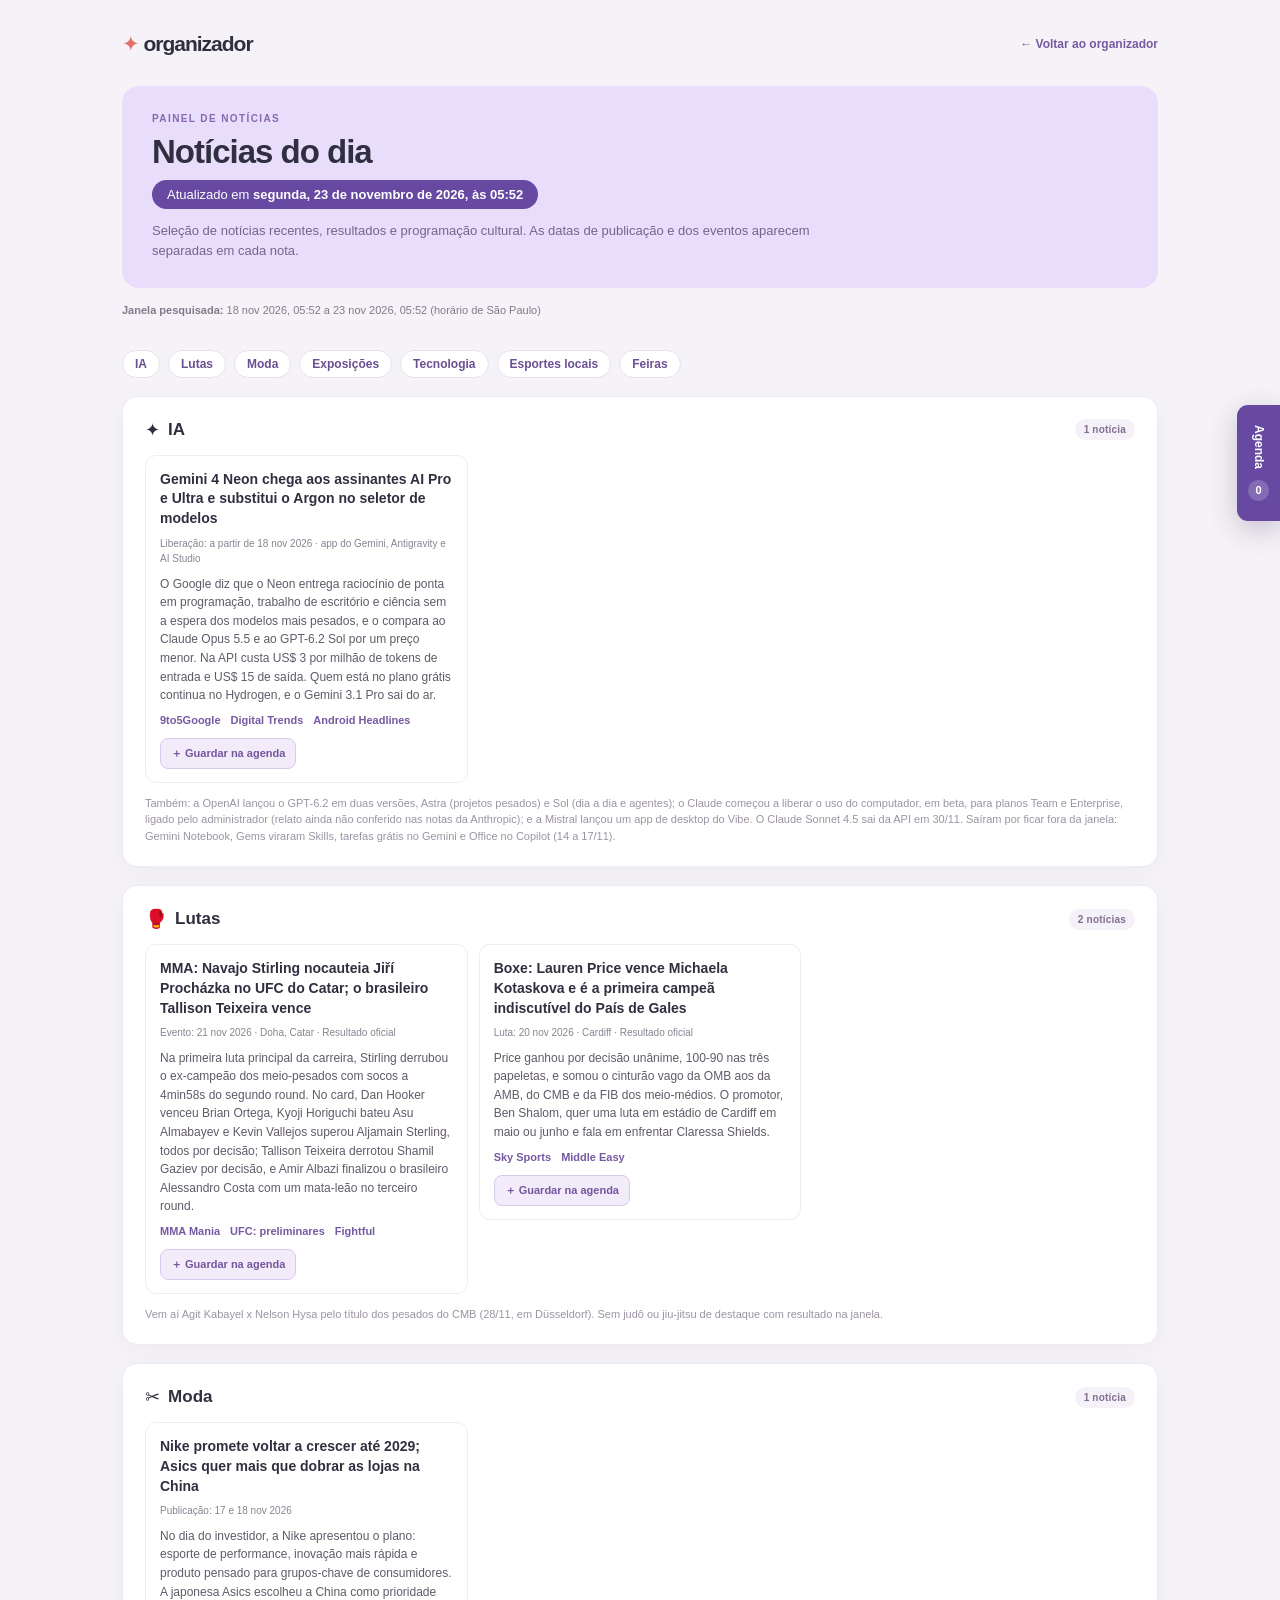
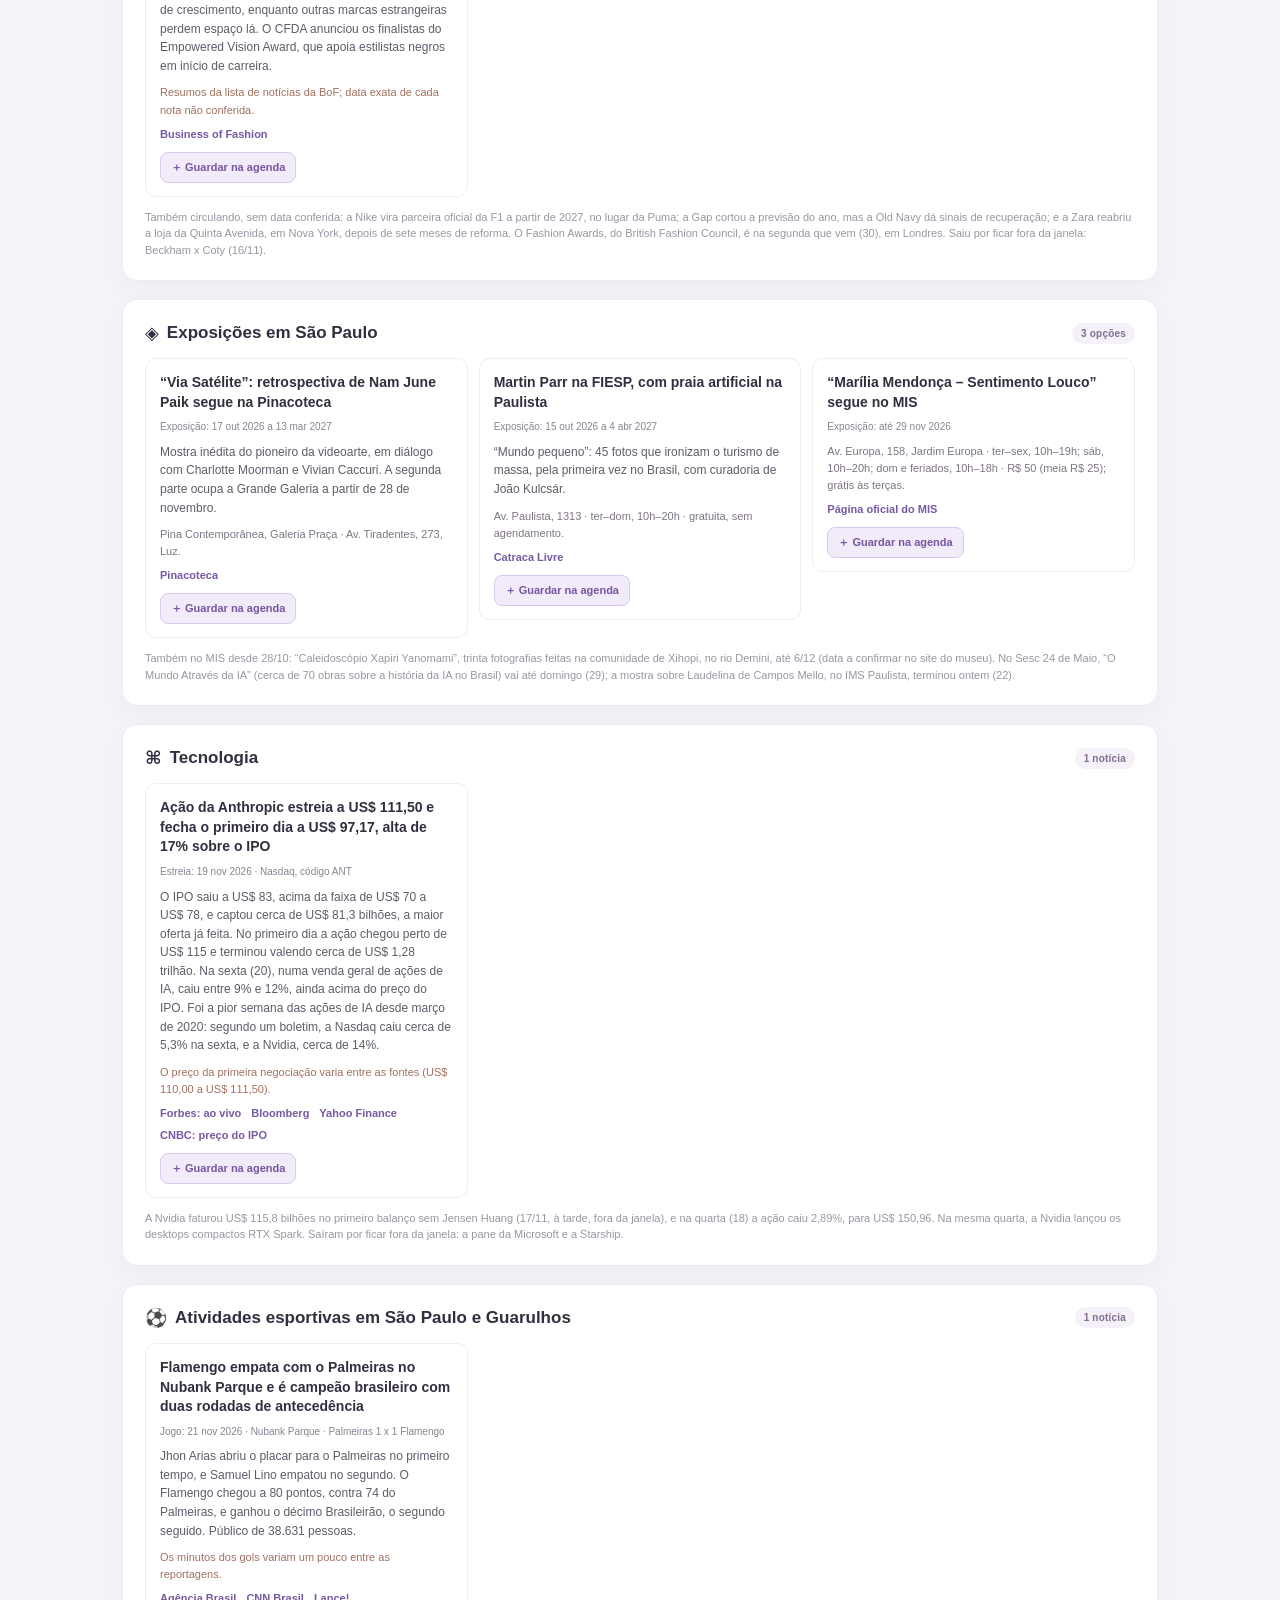
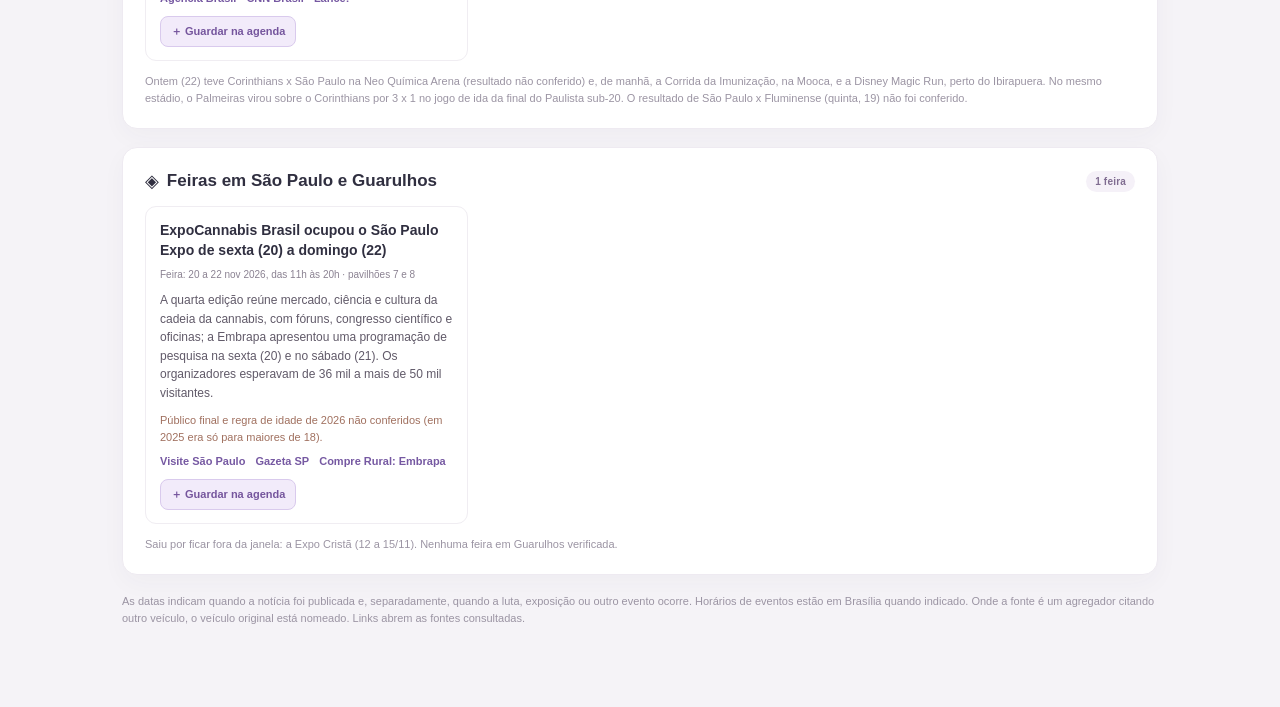
==== commit a93f6759: "Notícias de 23/11/2026 05:53" ====
--- a/web/noticias/index.html
+++ b/web/noticias/index.html
@@ -57,10 +57,10 @@
 <header class="hero">
   <div class="eyebrow">Painel de notícias</div>
   <h1>Notícias do dia</h1>
-  <div class="atualizado">Atualizado em <strong>domingo, 22 de novembro de 2026, às 20:21</strong></div>
+  <div class="atualizado">Atualizado em <strong>segunda, 23 de novembro de 2026, às 05:52</strong></div>
   <p>Seleção de notícias recentes, resultados e programação cultural. As datas de publicação e dos eventos aparecem separadas em cada nota.</p>
 </header>
-<div class="meta"><strong>Janela pesquisada:</strong> 17 nov 2026, 20:21 a 22 nov 2026, 20:21 (horário de São Paulo)</div>
+<div class="meta"><strong>Janela pesquisada:</strong> 18 nov 2026, 05:52 a 23 nov 2026, 05:52 (horário de São Paulo)</div>
 
 <nav class="indice" aria-label="Assuntos"><a href="#ia">IA</a><a href="#lutas">Lutas</a><a href="#moda">Moda</a><a href="#expos">Exposições</a><a href="#tech">Tecnologia</a><a href="#esportes-locais">Esportes locais</a><a href="#feiras-locais">Feiras</a></nav>
 <div class="grid">
@@ -78,7 +78,7 @@
 </section>
 
 <section class="section" id="lutas" aria-labelledby="lutas-heading">
-  <h2 id="lutas-heading"><span class="icon">🥊</span> Lutas <span class="count">1 notícia</span></h2>
+  <h2 id="lutas-heading"><span class="icon">🥊</span> Lutas <span class="count">2 notícias</span></h2>
   <div class="list">
     <article class="item news-item" data-news-id="https://www.mmamania.com/ufc-results/487775/ufc-qatar-results-sooo-about-last-night-prochazka-vs-stirling" data-category="Lutas" data-published="2026-11-22" data-event-date="2026-11-21" data-source-url="https://www.mmamania.com/ufc-results/487775/ufc-qatar-results-sooo-about-last-night-prochazka-vs-stirling">
       <h3>MMA: Navajo Stirling nocauteia Jiří Procházka no UFC do Catar; o brasileiro Tallison Teixeira vence</h3>
@@ -86,8 +86,14 @@
       <p>Na primeira luta principal da carreira, Stirling derrubou o ex-campeão dos meio-pesados com socos a 4min58s do segundo round. No card, Dan Hooker venceu Brian Ortega, Kyoji Horiguchi bateu Asu Almabayev e Kevin Vallejos superou Aljamain Sterling, todos por decisão; Tallison Teixeira derrotou Shamil Gaziev por decisão, e Amir Albazi finalizou o brasileiro Alessandro Costa com um mata-leão no terceiro round.</p>
       <div class="sources"><a href="https://www.mmamania.com/ufc-results/487775/ufc-qatar-results-sooo-about-last-night-prochazka-vs-stirling" target="_blank" rel="noopener noreferrer">MMA Mania</a><a href="https://www.ufc.com/news/ufc-qatar-prelim-results-prochazka-vs-stirling" target="_blank" rel="noopener noreferrer">UFC: preliminares</a><a href="https://www.fightful.com/mma/ufc-fight-night-jiri-vs-stirling-results-11-21/" target="_blank" rel="noopener noreferrer">Fightful</a></div>
     </article>
+    <article class="item news-item" data-news-id="https://www.skysports.com/boxing/news/13614565/lauren-price-makes-boxing-history-for-wales-with-first-undisputed-championship-win-as-she-shuts-out-michaela-kotaskova" data-category="Lutas" data-published="2026-11-20" data-event-date="2026-11-20" data-source-url="https://www.skysports.com/boxing/news/13614565/lauren-price-makes-boxing-history-for-wales-with-first-undisputed-championship-win-as-she-shuts-out-michaela-kotaskova">
+      <h3>Boxe: Lauren Price vence Michaela Kotaskova e é a primeira campeã indiscutível do País de Gales</h3>
+      <div class="dates">Luta: 20 nov 2026 · Cardiff · Resultado oficial</div>
+      <p>Price ganhou por decisão unânime, 100-90 nas três papeletas, e somou o cinturão vago da OMB aos da AMB, do CMB e da FIB dos meio-médios. O promotor, Ben Shalom, quer uma luta em estádio de Cardiff em maio ou junho e fala em enfrentar Claressa Shields.</p>
+      <div class="sources"><a href="https://www.skysports.com/boxing/news/13614565/lauren-price-makes-boxing-history-for-wales-with-first-undisputed-championship-win-as-she-shuts-out-michaela-kotaskova" target="_blank" rel="noopener noreferrer">Sky Sports</a><a href="https://middleeasy.com/boxing/lauren-price-michaela-kotaskova-undisputed-result/" target="_blank" rel="noopener noreferrer">Middle Easy</a></div>
+    </article>
   </div>
-  <p class="section-note">No boxe, Lauren Price x Michaela Kotaskova, que virou disputa de cinturão indiscutível dos meio-médios, foi na sexta (20), em Cardiff; resultado não conferido. Vem aí Agit Kabayel x Nelson Hysa pelo título dos pesados do CMB (28/11, em Düsseldorf). Sem judô ou jiu-jitsu de destaque com resultado na janela.</p>
+  <p class="section-note">Vem aí Agit Kabayel x Nelson Hysa pelo título dos pesados do CMB (28/11, em Düsseldorf). Sem judô ou jiu-jitsu de destaque com resultado na janela.</p>
 </section>
 
 <section class="section" id="moda" aria-labelledby="moda-heading">
@@ -101,7 +107,7 @@
       <div class="sources"><a href="https://www.businessoffashion.com/latest/" target="_blank" rel="noopener noreferrer">Business of Fashion</a></div>
     </article>
   </div>
-  <p class="section-note">Também circulando, sem data conferida: a Nike vira parceira oficial da F1 a partir de 2027, no lugar da Puma; a Gap cortou a previsão do ano, mas a Old Navy dá sinais de recuperação; e a Zara reabriu a loja da Quinta Avenida, em Nova York, depois de sete meses de reforma. O Fashion Awards, do British Fashion Council, é no domingo (30), em Londres. Saiu por ficar fora da janela: Beckham x Coty (16/11).</p>
+  <p class="section-note">Também circulando, sem data conferida: a Nike vira parceira oficial da F1 a partir de 2027, no lugar da Puma; a Gap cortou a previsão do ano, mas a Old Navy dá sinais de recuperação; e a Zara reabriu a loja da Quinta Avenida, em Nova York, depois de sete meses de reforma. O Fashion Awards, do British Fashion Council, é na segunda que vem (30), em Londres. Saiu por ficar fora da janela: Beckham x Coty (16/11).</p>
 </section>
 
 <section class="section" id="expos" aria-labelledby="expos-heading">
@@ -128,7 +134,7 @@
       <div class="sources"><a href="https://mis-sp.org.br/exposicao/marilia-mendonca-sentimento-louco/" target="_blank" rel="noopener noreferrer">Página oficial do MIS</a></div>
     </article>
   </div>
-  <p class="section-note">Também no MIS desde 28/10: “Caleidoscópio Xapiri Yanomami”, trinta fotografias feitas na comunidade de Xihopi, no rio Demini, até 6/12 (data a confirmar no site do museu). No Sesc 24 de Maio, “O Mundo Através da IA” (cerca de 70 obras sobre a história da IA no Brasil) vai até domingo que vem (29); a mostra sobre Laudelina de Campos Mello, no IMS Paulista, terminou hoje (22).</p>
+  <p class="section-note">Também no MIS desde 28/10: “Caleidoscópio Xapiri Yanomami”, trinta fotografias feitas na comunidade de Xihopi, no rio Demini, até 6/12 (data a confirmar no site do museu). No Sesc 24 de Maio, “O Mundo Através da IA” (cerca de 70 obras sobre a história da IA no Brasil) vai até domingo (29); a mostra sobre Laudelina de Campos Mello, no IMS Paulista, terminou ontem (22).</p>
 </section>
 
 <section class="section" id="tech" aria-labelledby="tech-heading">
@@ -137,7 +143,7 @@
     <article class="item news-item" data-news-id="https://www.forbes.com/sites/fionariley/2026/11/19/anthropic-ipo-live-stock-closes-day-at-97-up-more-than-17/" data-category="Tecnologia" data-published="2026-11-19" data-source-url="https://www.forbes.com/sites/fionariley/2026/11/19/anthropic-ipo-live-stock-closes-day-at-97-up-more-than-17/">
       <h3>Ação da Anthropic estreia a US$ 111,50 e fecha o primeiro dia a US$ 97,17, alta de 17% sobre o IPO</h3>
       <div class="dates">Estreia: 19 nov 2026 · Nasdaq, código ANT</div>
-      <p>O IPO saiu a US$ 83, acima da faixa de US$ 70 a US$ 78, e captou cerca de US$ 81,3 bilhões, a maior oferta já feita. No primeiro dia a ação chegou perto de US$ 115 e terminou valendo cerca de US$ 1,28 trilhão. Na sexta (20), numa venda geral de ações de IA, caiu entre 9% e 12%, ainda acima do preço do IPO.</p>
+      <p>O IPO saiu a US$ 83, acima da faixa de US$ 70 a US$ 78, e captou cerca de US$ 81,3 bilhões, a maior oferta já feita. No primeiro dia a ação chegou perto de US$ 115 e terminou valendo cerca de US$ 1,28 trilhão. Na sexta (20), numa venda geral de ações de IA, caiu entre 9% e 12%, ainda acima do preço do IPO. Foi a pior semana das ações de IA desde março de 2020: segundo um boletim, a Nasdaq caiu cerca de 5,3% na sexta, e a Nvidia, cerca de 14%.</p>
       <p class="caveat">O preço da primeira negociação varia entre as fontes (US$ 110,00 a US$ 111,50).</p>
       <div class="sources"><a href="https://www.forbes.com/sites/fionariley/2026/11/19/anthropic-ipo-live-stock-closes-day-at-97-up-more-than-17/" target="_blank" rel="noopener noreferrer">Forbes: ao vivo</a><a href="https://www.bloomberg.com/news/live-blog/2026-11-19/anthropic-trading-debut-live-updates" target="_blank" rel="noopener noreferrer">Bloomberg</a><a href="https://finance.yahoo.com/technology/live/anthropic-ipo-live-anthropic-stock-begins-trading-in-record-81b-raise-with-15t-valuation-192410598.html" target="_blank" rel="noopener noreferrer">Yahoo Finance</a><a href="https://www.cnbc.com/2026/11/18/anthropic-ipo-ai-offering-price.html" target="_blank" rel="noopener noreferrer">CNBC: preço do IPO</a></div>
     </article>
@@ -156,14 +162,14 @@
       <div class="sources"><a href="https://agenciabrasil.ebc.com.br/esportes/noticia/2026-11/flamengo-empata-com-palmeiras-e-e-campeao-brasileiro-de-2026" target="_blank" rel="noopener noreferrer">Agência Brasil</a><a href="https://www.cnnbrasil.com.br/esportes/brasileirao/flamengo-empata-com-o-palmeiras-e-e-campeao-brasileiro-pelo-2o-ano-seguido/" target="_blank" rel="noopener noreferrer">CNN Brasil</a><a href="https://www.lance.com.br/futebol-nacional/ao-vivo-acompanhe-a-decisao-entre-palmeiras-e-flamengo.html" target="_blank" rel="noopener noreferrer">Lance!</a></div>
     </article>
   </div>
-  <p class="section-note">Hoje (22) teve Corinthians x São Paulo na Neo Química Arena (resultado não conferido) e, de manhã, a Corrida da Imunização, na Mooca, e a Disney Magic Run, perto do Ibirapuera. No mesmo estádio, o Palmeiras virou sobre o Corinthians por 3 x 1 no jogo de ida da final do Paulista sub-20. O resultado de São Paulo x Fluminense (quinta, 19) não foi conferido.</p>
+  <p class="section-note">Ontem (22) teve Corinthians x São Paulo na Neo Química Arena (resultado não conferido) e, de manhã, a Corrida da Imunização, na Mooca, e a Disney Magic Run, perto do Ibirapuera. No mesmo estádio, o Palmeiras virou sobre o Corinthians por 3 x 1 no jogo de ida da final do Paulista sub-20. O resultado de São Paulo x Fluminense (quinta, 19) não foi conferido.</p>
 </section>
 
 <section class="section" id="feiras-locais" aria-labelledby="feiras-locais-heading">
   <h2 id="feiras-locais-heading"><span class="icon">◈</span> Feiras em São Paulo e Guarulhos <span class="count">1 feira</span></h2>
   <div class="list">
     <article class="item news-item" data-news-id="https://visitesaopaulo.com/evento/expo-cannabis-brasil-2026/" data-category="Feiras locais" data-published="2026-11-20" data-event-date="2026-11-20" data-source-url="https://visitesaopaulo.com/evento/expo-cannabis-brasil-2026/">
-      <h3>ExpoCannabis Brasil termina hoje (22) no São Paulo Expo</h3>
+      <h3>ExpoCannabis Brasil ocupou o São Paulo Expo de sexta (20) a domingo (22)</h3>
       <div class="dates">Feira: 20 a 22 nov 2026, das 11h às 20h · pavilhões 7 e 8</div>
       <p>A quarta edição reúne mercado, ciência e cultura da cadeia da cannabis, com fóruns, congresso científico e oficinas; a Embrapa apresentou uma programação de pesquisa na sexta (20) e no sábado (21). Os organizadores esperavam de 36 mil a mais de 50 mil visitantes.</p>
       <p class="caveat">Público final e regra de idade de 2026 não conferidos (em 2025 era só para maiores de 18).</p>
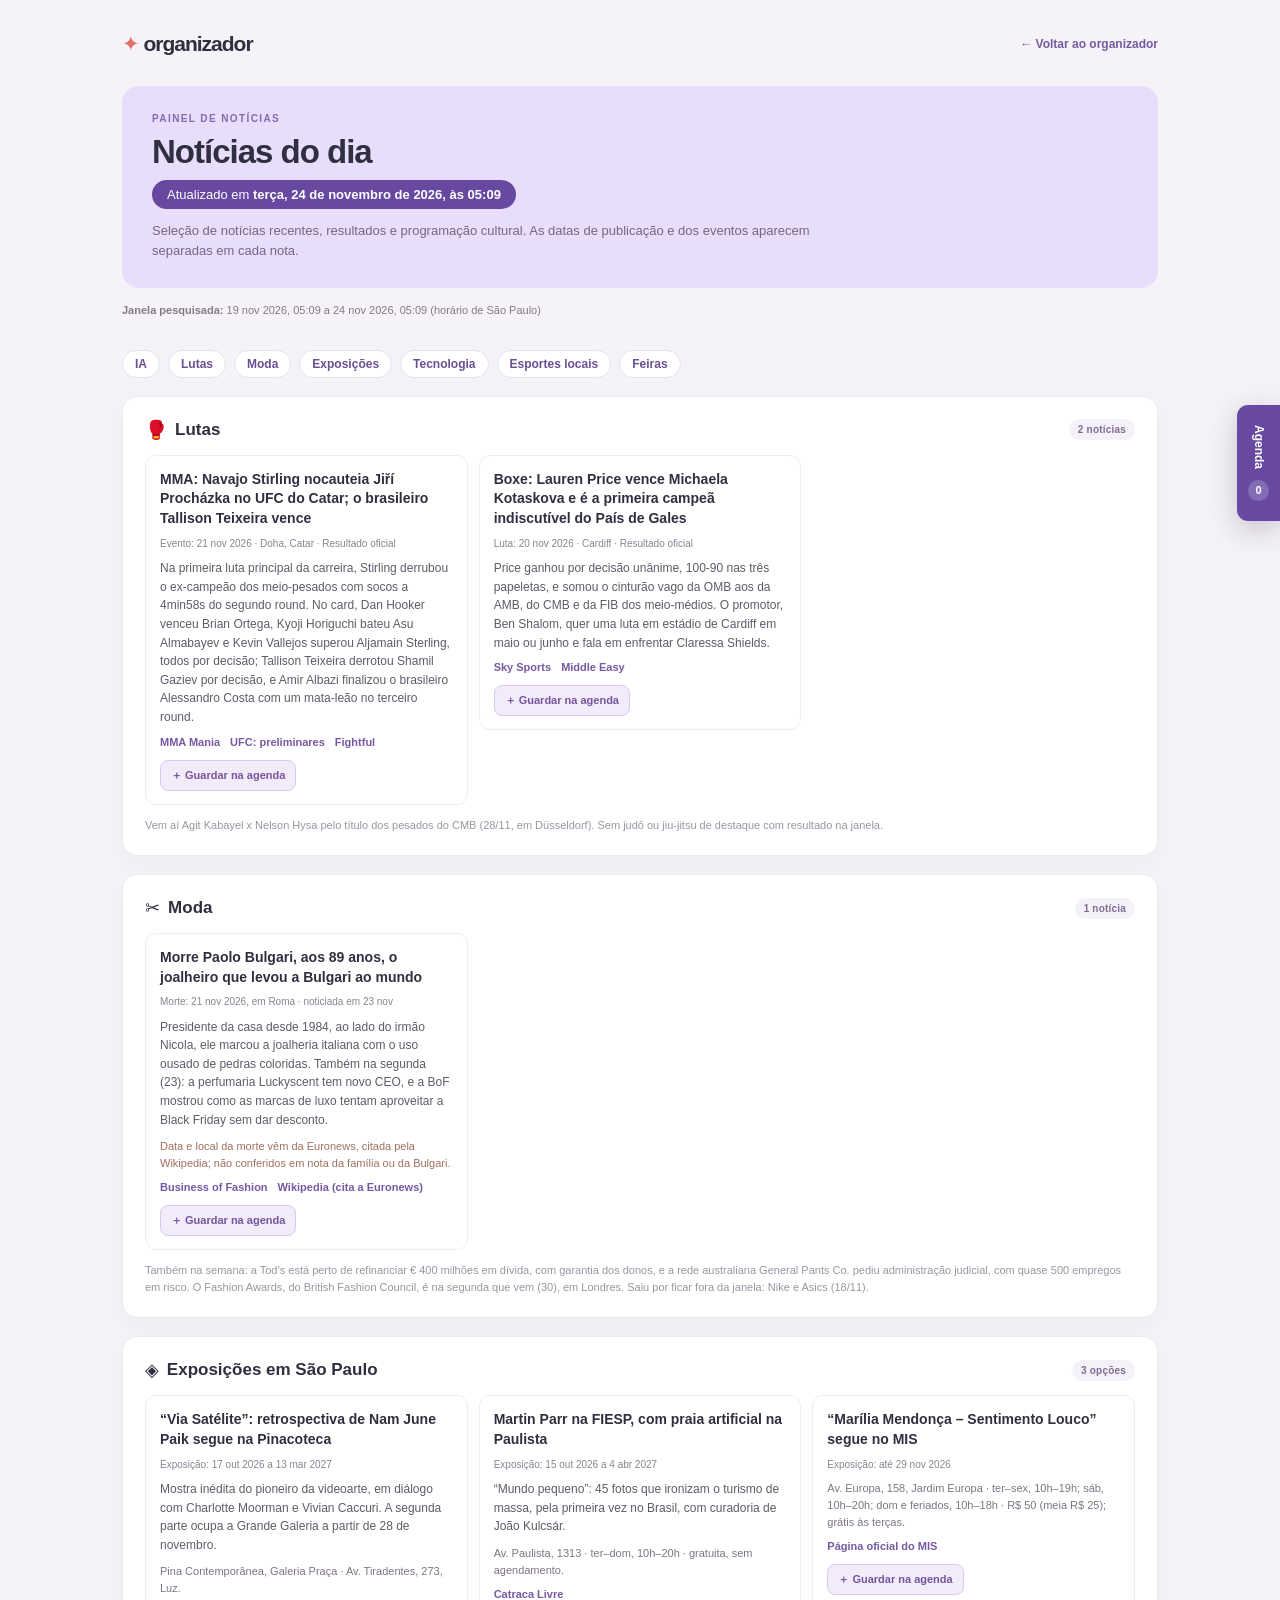
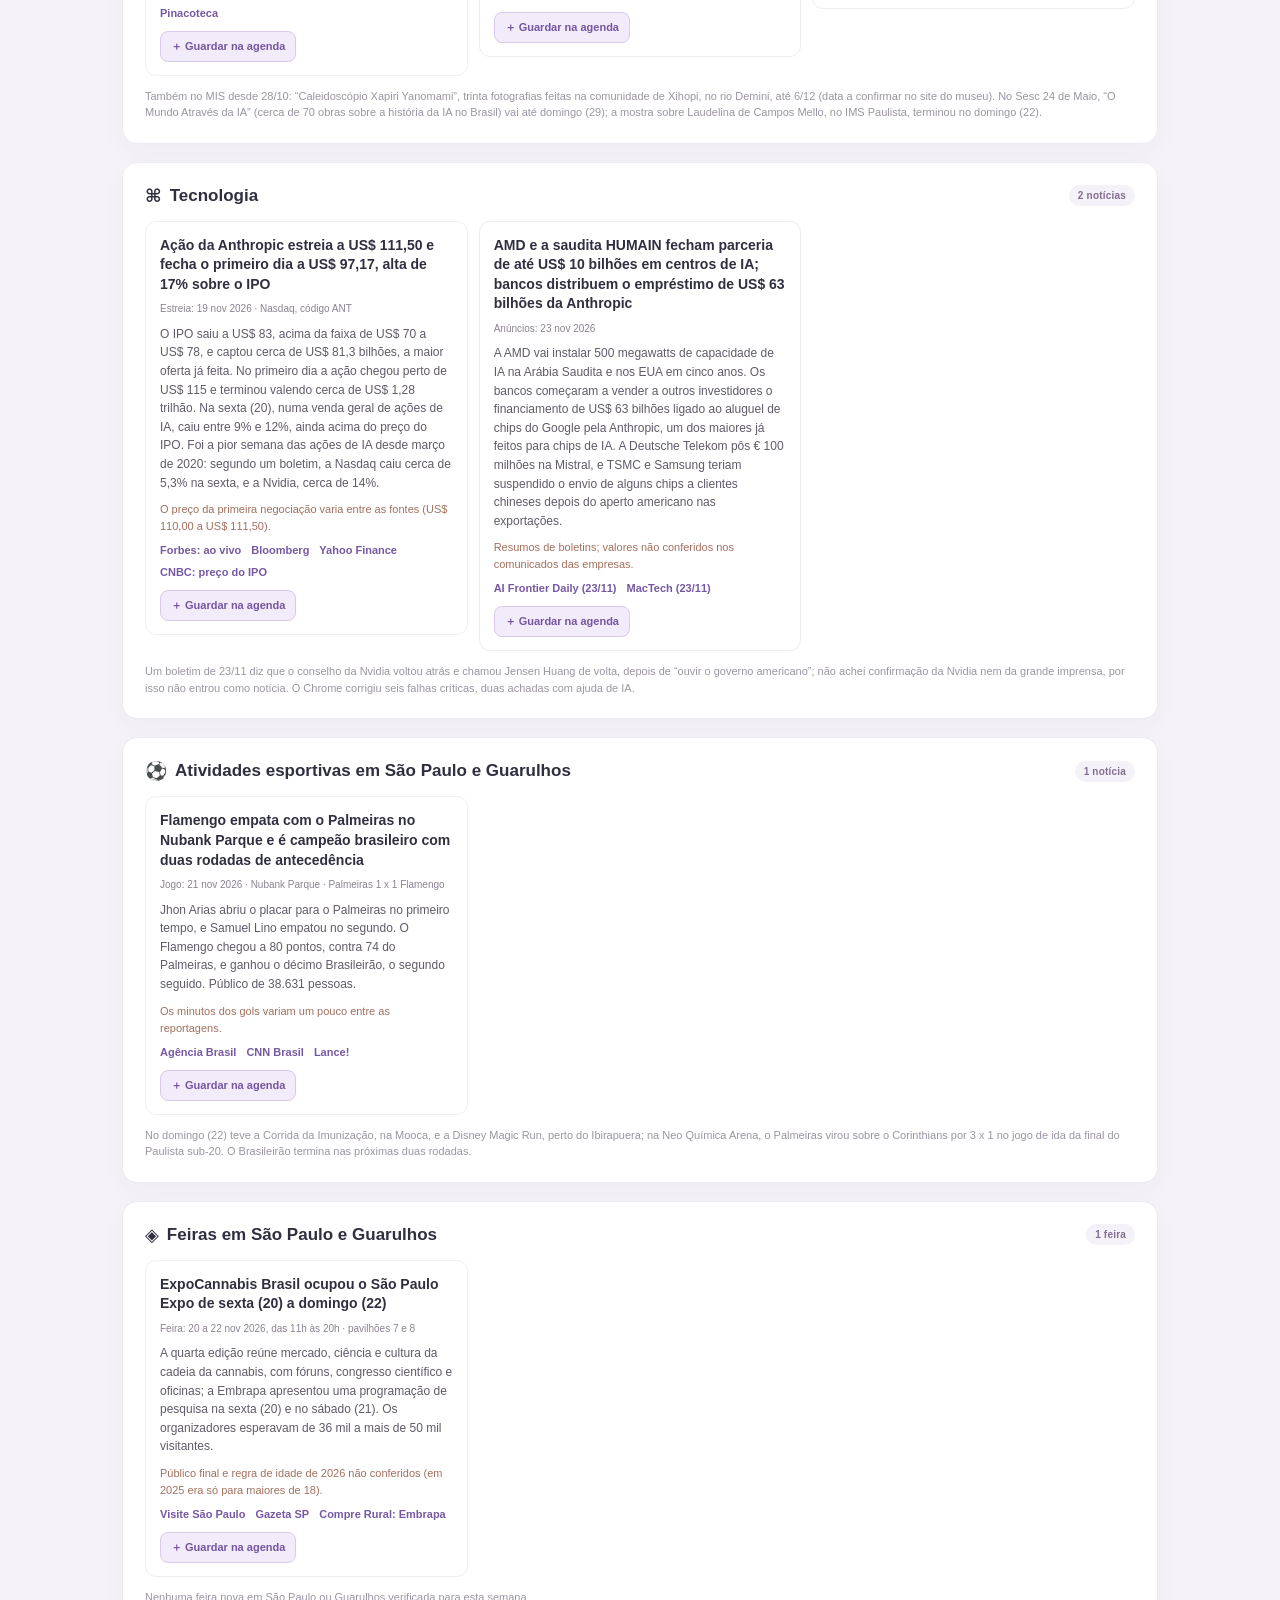
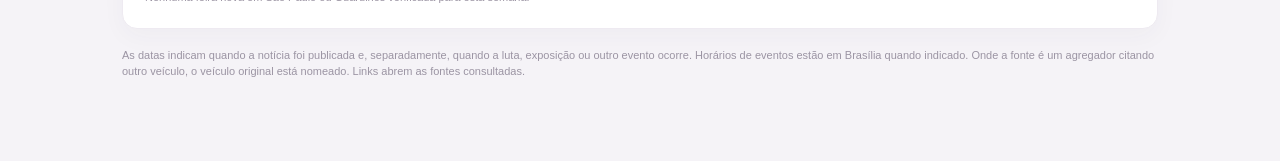
==== commit cf4acea8: "Notícias de 24/11/2026 05:10" ====
--- a/web/noticias/index.html
+++ b/web/noticias/index.html
@@ -57,24 +57,18 @@
 <header class="hero">
   <div class="eyebrow">Painel de notícias</div>
   <h1>Notícias do dia</h1>
-  <div class="atualizado">Atualizado em <strong>segunda, 23 de novembro de 2026, às 05:52</strong></div>
+  <div class="atualizado">Atualizado em <strong>terça, 24 de novembro de 2026, às 05:09</strong></div>
   <p>Seleção de notícias recentes, resultados e programação cultural. As datas de publicação e dos eventos aparecem separadas em cada nota.</p>
 </header>
-<div class="meta"><strong>Janela pesquisada:</strong> 18 nov 2026, 05:52 a 23 nov 2026, 05:52 (horário de São Paulo)</div>
+<div class="meta"><strong>Janela pesquisada:</strong> 19 nov 2026, 05:09 a 24 nov 2026, 05:09 (horário de São Paulo)</div>
 
 <nav class="indice" aria-label="Assuntos"><a href="#ia">IA</a><a href="#lutas">Lutas</a><a href="#moda">Moda</a><a href="#expos">Exposições</a><a href="#tech">Tecnologia</a><a href="#esportes-locais">Esportes locais</a><a href="#feiras-locais">Feiras</a></nav>
 <div class="grid">
 <section class="section" id="ia" aria-labelledby="ia-heading">
-  <h2 id="ia-heading"><span class="icon">✦</span> IA <span class="count">1 notícia</span></h2>
+  <h2 id="ia-heading"><span class="icon">✦</span> IA <span class="count">0 notícias</span></h2>
   <div class="list">
-    <article class="item news-item" data-news-id="https://9to5google.com/2026/11/18/gemini-4-neon/" data-category="IA" data-published="2026-11-18" data-source-url="https://9to5google.com/2026/11/18/gemini-4-neon/">
-      <h3>Gemini 4 Neon chega aos assinantes AI Pro e Ultra e substitui o Argon no seletor de modelos</h3>
-      <div class="dates">Liberação: a partir de 18 nov 2026 · app do Gemini, Antigravity e AI Studio</div>
-      <p>O Google diz que o Neon entrega raciocínio de ponta em programação, trabalho de escritório e ciência sem a espera dos modelos mais pesados, e o compara ao Claude Opus 5.5 e ao GPT-6.2 Sol por um preço menor. Na API custa US$ 3 por milhão de tokens de entrada e US$ 15 de saída. Quem está no plano grátis continua no Hydrogen, e o Gemini 3.1 Pro sai do ar.</p>
-      <div class="sources"><a href="https://9to5google.com/2026/11/18/gemini-4-neon/" target="_blank" rel="noopener noreferrer">9to5Google</a><a href="https://digitaltrends.com/computing/google-says-gemini-4-neon-can-hang-with-claude-opus-5-5-and-gpt-6-2-sol-for-less" target="_blank" rel="noopener noreferrer">Digital Trends</a><a href="https://androidheadlines.com/2026/11/google-gemini-4-neon-release-pricing-features.html" target="_blank" rel="noopener noreferrer">Android Headlines</a></div>
-    </article>
   </div>
-  <p class="section-note">Também: a OpenAI lançou o GPT-6.2 em duas versões, Astra (projetos pesados) e Sol (dia a dia e agentes); o Claude começou a liberar o uso do computador, em beta, para planos Team e Enterprise, ligado pelo administrador (relato ainda não conferido nas notas da Anthropic); e a Mistral lançou um app de desktop do Vibe. O Claude Sonnet 4.5 sai da API em 30/11. Saíram por ficar fora da janela: Gemini Notebook, Gems viraram Skills, tarefas grátis no Gemini e Office no Copilot (14 a 17/11).</p>
+  <p class="section-note">Nenhuma novidade de uso, com data conferida, entre 19 e 24/11. Na fila: o Claude Sonnet 4.5 sai da API em 30/11, e a Black Friday é na sexta (27), sem promoção de assinatura confirmada. Saíram por ficar fora da janela: Gemini 4 Neon e GPT-6.2 (18/11).</p>
 </section>
 
 <section class="section" id="lutas" aria-labelledby="lutas-heading">
@@ -99,15 +93,15 @@
 <section class="section" id="moda" aria-labelledby="moda-heading">
   <h2 id="moda-heading"><span class="icon">✂</span> Moda <span class="count">1 notícia</span></h2>
   <div class="list">
-    <article class="item news-item" data-news-id="https://www.businessoffashion.com/latest/#nike-investor-day-2026-11-18" data-category="Moda" data-published="2026-11-18" data-source-url="https://www.businessoffashion.com/latest/">
-      <h3>Nike promete voltar a crescer até 2029; Asics quer mais que dobrar as lojas na China</h3>
-      <div class="dates">Publicação: 17 e 18 nov 2026</div>
-      <p>No dia do investidor, a Nike apresentou o plano: esporte de performance, inovação mais rápida e produto pensado para grupos-chave de consumidores. A japonesa Asics escolheu a China como prioridade de crescimento, enquanto outras marcas estrangeiras perdem espaço lá. O CFDA anunciou os finalistas do Empowered Vision Award, que apoia estilistas negros em início de carreira.</p>
-      <p class="caveat">Resumos da lista de notícias da BoF; data exata de cada nota não conferida.</p>
-      <div class="sources"><a href="https://www.businessoffashion.com/latest/" target="_blank" rel="noopener noreferrer">Business of Fashion</a></div>
+    <article class="item news-item" data-news-id="https://www.businessoffashion.com/news/#paolo-bulgari-2026-11-23" data-category="Moda" data-published="2026-11-23" data-source-url="https://www.businessoffashion.com/news/">
+      <h3>Morre Paolo Bulgari, aos 89 anos, o joalheiro que levou a Bulgari ao mundo</h3>
+      <div class="dates">Morte: 21 nov 2026, em Roma · noticiada em 23 nov</div>
+      <p>Presidente da casa desde 1984, ao lado do irmão Nicola, ele marcou a joalheria italiana com o uso ousado de pedras coloridas. Também na segunda (23): a perfumaria Luckyscent tem novo CEO, e a BoF mostrou como as marcas de luxo tentam aproveitar a Black Friday sem dar desconto.</p>
+      <p class="caveat">Data e local da morte vêm da Euronews, citada pela Wikipedia; não conferidos em nota da família ou da Bulgari.</p>
+      <div class="sources"><a href="https://www.businessoffashion.com/news/" target="_blank" rel="noopener noreferrer">Business of Fashion</a><a href="https://en.wikipedia.org/wiki/Paolo_Bulgari" target="_blank" rel="noopener noreferrer">Wikipedia (cita a Euronews)</a></div>
     </article>
   </div>
-  <p class="section-note">Também circulando, sem data conferida: a Nike vira parceira oficial da F1 a partir de 2027, no lugar da Puma; a Gap cortou a previsão do ano, mas a Old Navy dá sinais de recuperação; e a Zara reabriu a loja da Quinta Avenida, em Nova York, depois de sete meses de reforma. O Fashion Awards, do British Fashion Council, é na segunda que vem (30), em Londres. Saiu por ficar fora da janela: Beckham x Coty (16/11).</p>
+  <p class="section-note">Também na semana: a Tod’s está perto de refinanciar € 400 milhões em dívida, com garantia dos donos, e a rede australiana General Pants Co. pediu administração judicial, com quase 500 empregos em risco. O Fashion Awards, do British Fashion Council, é na segunda que vem (30), em Londres. Saiu por ficar fora da janela: Nike e Asics (18/11).</p>
 </section>
 
 <section class="section" id="expos" aria-labelledby="expos-heading">
@@ -134,11 +128,11 @@
       <div class="sources"><a href="https://mis-sp.org.br/exposicao/marilia-mendonca-sentimento-louco/" target="_blank" rel="noopener noreferrer">Página oficial do MIS</a></div>
     </article>
   </div>
-  <p class="section-note">Também no MIS desde 28/10: “Caleidoscópio Xapiri Yanomami”, trinta fotografias feitas na comunidade de Xihopi, no rio Demini, até 6/12 (data a confirmar no site do museu). No Sesc 24 de Maio, “O Mundo Através da IA” (cerca de 70 obras sobre a história da IA no Brasil) vai até domingo (29); a mostra sobre Laudelina de Campos Mello, no IMS Paulista, terminou ontem (22).</p>
+  <p class="section-note">Também no MIS desde 28/10: “Caleidoscópio Xapiri Yanomami”, trinta fotografias feitas na comunidade de Xihopi, no rio Demini, até 6/12 (data a confirmar no site do museu). No Sesc 24 de Maio, “O Mundo Através da IA” (cerca de 70 obras sobre a história da IA no Brasil) vai até domingo (29); a mostra sobre Laudelina de Campos Mello, no IMS Paulista, terminou no domingo (22).</p>
 </section>
 
 <section class="section" id="tech" aria-labelledby="tech-heading">
-  <h2 id="tech-heading"><span class="icon">⌘</span> Tecnologia <span class="count">1 notícia</span></h2>
+  <h2 id="tech-heading"><span class="icon">⌘</span> Tecnologia <span class="count">2 notícias</span></h2>
   <div class="list">
     <article class="item news-item" data-news-id="https://www.forbes.com/sites/fionariley/2026/11/19/anthropic-ipo-live-stock-closes-day-at-97-up-more-than-17/" data-category="Tecnologia" data-published="2026-11-19" data-source-url="https://www.forbes.com/sites/fionariley/2026/11/19/anthropic-ipo-live-stock-closes-day-at-97-up-more-than-17/">
       <h3>Ação da Anthropic estreia a US$ 111,50 e fecha o primeiro dia a US$ 97,17, alta de 17% sobre o IPO</h3>
@@ -147,8 +141,15 @@
       <p class="caveat">O preço da primeira negociação varia entre as fontes (US$ 110,00 a US$ 111,50).</p>
       <div class="sources"><a href="https://www.forbes.com/sites/fionariley/2026/11/19/anthropic-ipo-live-stock-closes-day-at-97-up-more-than-17/" target="_blank" rel="noopener noreferrer">Forbes: ao vivo</a><a href="https://www.bloomberg.com/news/live-blog/2026-11-19/anthropic-trading-debut-live-updates" target="_blank" rel="noopener noreferrer">Bloomberg</a><a href="https://finance.yahoo.com/technology/live/anthropic-ipo-live-anthropic-stock-begins-trading-in-record-81b-raise-with-15t-valuation-192410598.html" target="_blank" rel="noopener noreferrer">Yahoo Finance</a><a href="https://www.cnbc.com/2026/11/18/anthropic-ipo-ai-offering-price.html" target="_blank" rel="noopener noreferrer">CNBC: preço do IPO</a></div>
     </article>
+    <article class="item news-item" data-news-id="https://kellyabbott1.substack.com/p/ai-frontier-daily-2026-11-23#amd-humain" data-category="Tecnologia" data-published="2026-11-23" data-source-url="https://kellyabbott1.substack.com/p/ai-frontier-daily-2026-11-23">
+      <h3>AMD e a saudita HUMAIN fecham parceria de até US$ 10 bilhões em centros de IA; bancos distribuem o empréstimo de US$ 63 bilhões da Anthropic</h3>
+      <div class="dates">Anúncios: 23 nov 2026</div>
+      <p>A AMD vai instalar 500 megawatts de capacidade de IA na Arábia Saudita e nos EUA em cinco anos. Os bancos começaram a vender a outros investidores o financiamento de US$ 63 bilhões ligado ao aluguel de chips do Google pela Anthropic, um dos maiores já feitos para chips de IA. A Deutsche Telekom pôs € 100 milhões na Mistral, e TSMC e Samsung teriam suspendido o envio de alguns chips a clientes chineses depois do aperto americano nas exportações.</p>
+      <p class="caveat">Resumos de boletins; valores não conferidos nos comunicados das empresas.</p>
+      <div class="sources"><a href="https://kellyabbott1.substack.com/p/ai-frontier-daily-2026-11-23" target="_blank" rel="noopener noreferrer">AI Frontier Daily (23/11)</a><a href="https://mactech.com/2026/11/23/news-items-you-should-check-out-out-november-23" target="_blank" rel="noopener noreferrer">MacTech (23/11)</a></div>
+    </article>
   </div>
-  <p class="section-note">A Nvidia faturou US$ 115,8 bilhões no primeiro balanço sem Jensen Huang (17/11, à tarde, fora da janela), e na quarta (18) a ação caiu 2,89%, para US$ 150,96. Na mesma quarta, a Nvidia lançou os desktops compactos RTX Spark. Saíram por ficar fora da janela: a pane da Microsoft e a Starship.</p>
+  <p class="section-note">Um boletim de 23/11 diz que o conselho da Nvidia voltou atrás e chamou Jensen Huang de volta, depois de “ouvir o governo americano”; não achei confirmação da Nvidia nem da grande imprensa, por isso não entrou como notícia. O Chrome corrigiu seis falhas críticas, duas achadas com ajuda de IA.</p>
 </section>
 
 <section class="section" id="esportes-locais" aria-labelledby="esportes-locais-heading">
@@ -162,7 +163,7 @@
       <div class="sources"><a href="https://agenciabrasil.ebc.com.br/esportes/noticia/2026-11/flamengo-empata-com-palmeiras-e-e-campeao-brasileiro-de-2026" target="_blank" rel="noopener noreferrer">Agência Brasil</a><a href="https://www.cnnbrasil.com.br/esportes/brasileirao/flamengo-empata-com-o-palmeiras-e-e-campeao-brasileiro-pelo-2o-ano-seguido/" target="_blank" rel="noopener noreferrer">CNN Brasil</a><a href="https://www.lance.com.br/futebol-nacional/ao-vivo-acompanhe-a-decisao-entre-palmeiras-e-flamengo.html" target="_blank" rel="noopener noreferrer">Lance!</a></div>
     </article>
   </div>
-  <p class="section-note">Ontem (22) teve Corinthians x São Paulo na Neo Química Arena (resultado não conferido) e, de manhã, a Corrida da Imunização, na Mooca, e a Disney Magic Run, perto do Ibirapuera. No mesmo estádio, o Palmeiras virou sobre o Corinthians por 3 x 1 no jogo de ida da final do Paulista sub-20. O resultado de São Paulo x Fluminense (quinta, 19) não foi conferido.</p>
+  <p class="section-note">No domingo (22) teve a Corrida da Imunização, na Mooca, e a Disney Magic Run, perto do Ibirapuera; na Neo Química Arena, o Palmeiras virou sobre o Corinthians por 3 x 1 no jogo de ida da final do Paulista sub-20. O Brasileirão termina nas próximas duas rodadas.</p>
 </section>
 
 <section class="section" id="feiras-locais" aria-labelledby="feiras-locais-heading">
@@ -176,7 +177,7 @@
       <div class="sources"><a href="https://visitesaopaulo.com/evento/expo-cannabis-brasil-2026/" target="_blank" rel="noopener noreferrer">Visite São Paulo</a><a href="https://www.gazetasp.com.br/entretenimento/maior-evento-de-cannabis-da-america-latina-ocorre-em-sao-paulo/" target="_blank" rel="noopener noreferrer">Gazeta SP</a><a href="https://comprerural.com/embrapa-apresenta-avancos-em-ciencia-inovacao-e-bioeconomia-na-expocannabis-brasil-2026/" target="_blank" rel="noopener noreferrer">Compre Rural: Embrapa</a></div>
     </article>
   </div>
-  <p class="section-note">Saiu por ficar fora da janela: a Expo Cristã (12 a 15/11). Nenhuma feira em Guarulhos verificada.</p>
+  <p class="section-note">Nenhuma feira nova em São Paulo ou Guarulhos verificada para esta semana.</p>
 </section>
 
 </div>
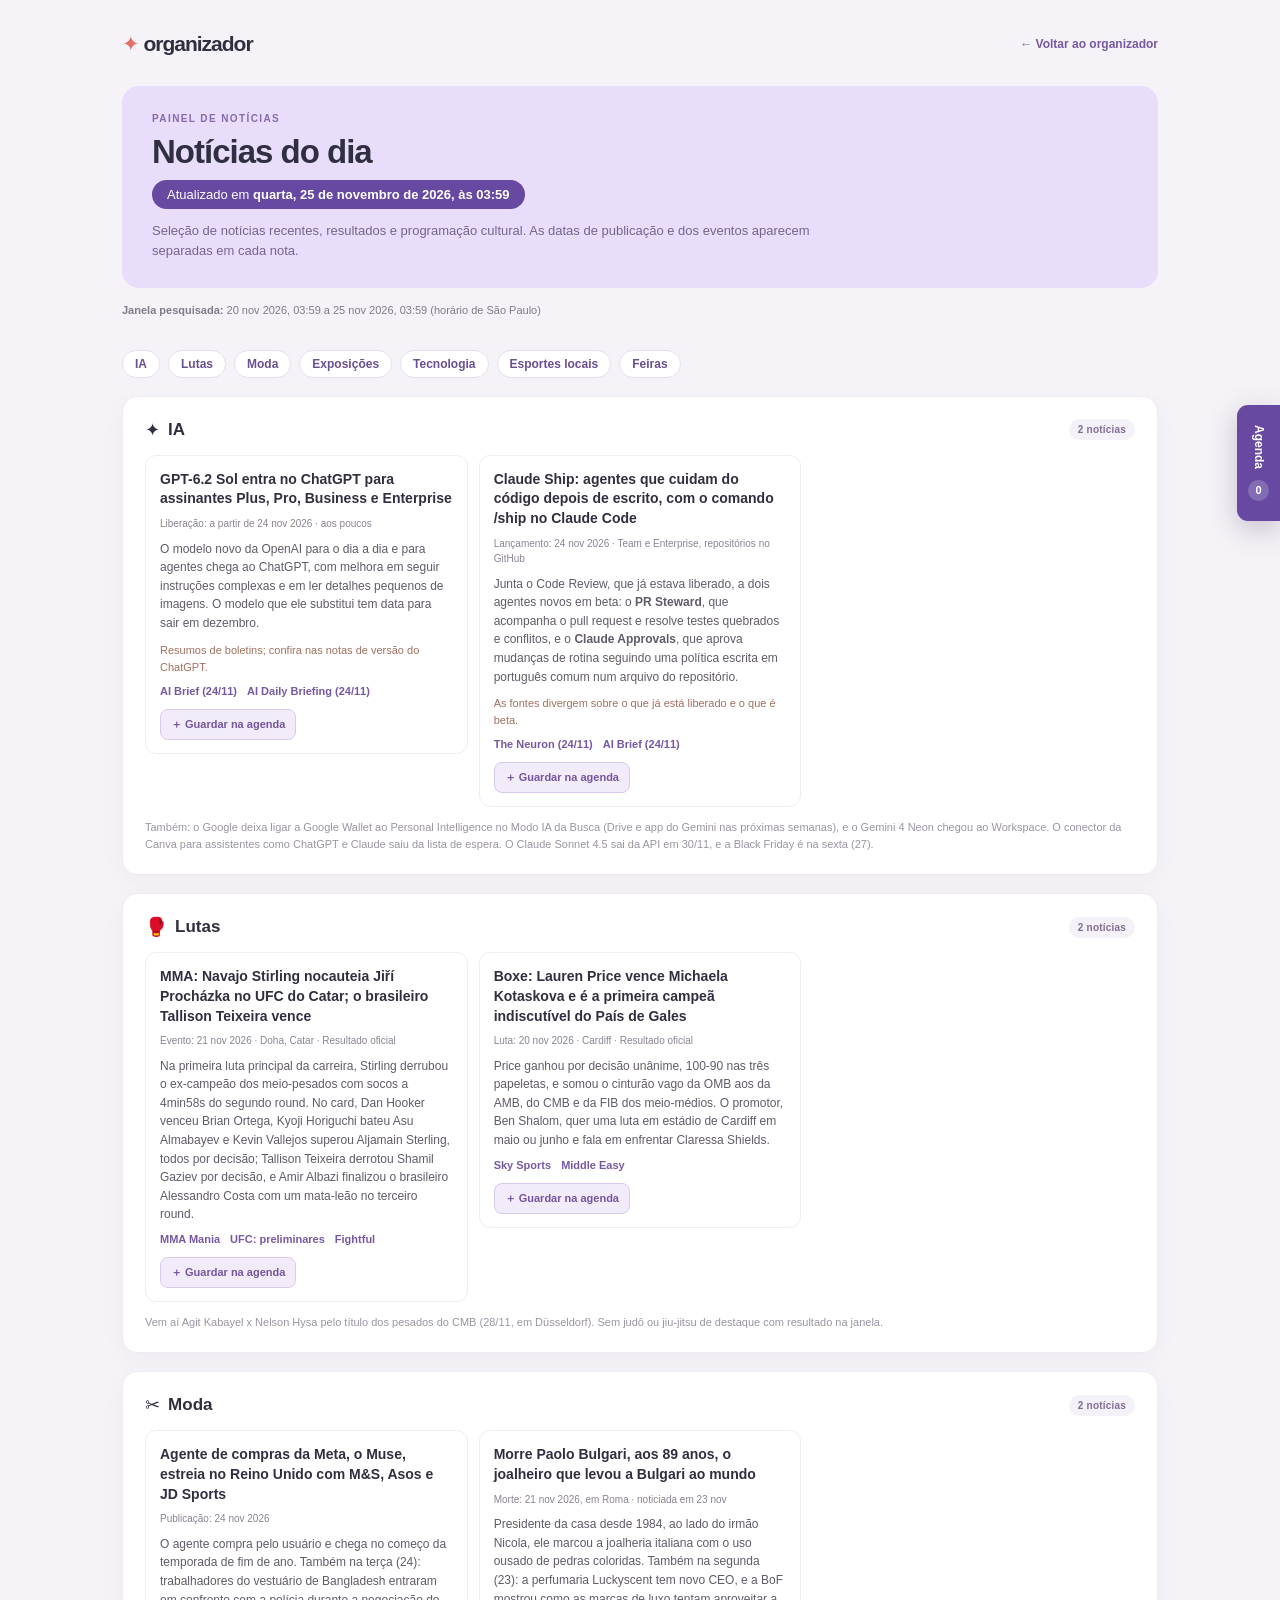
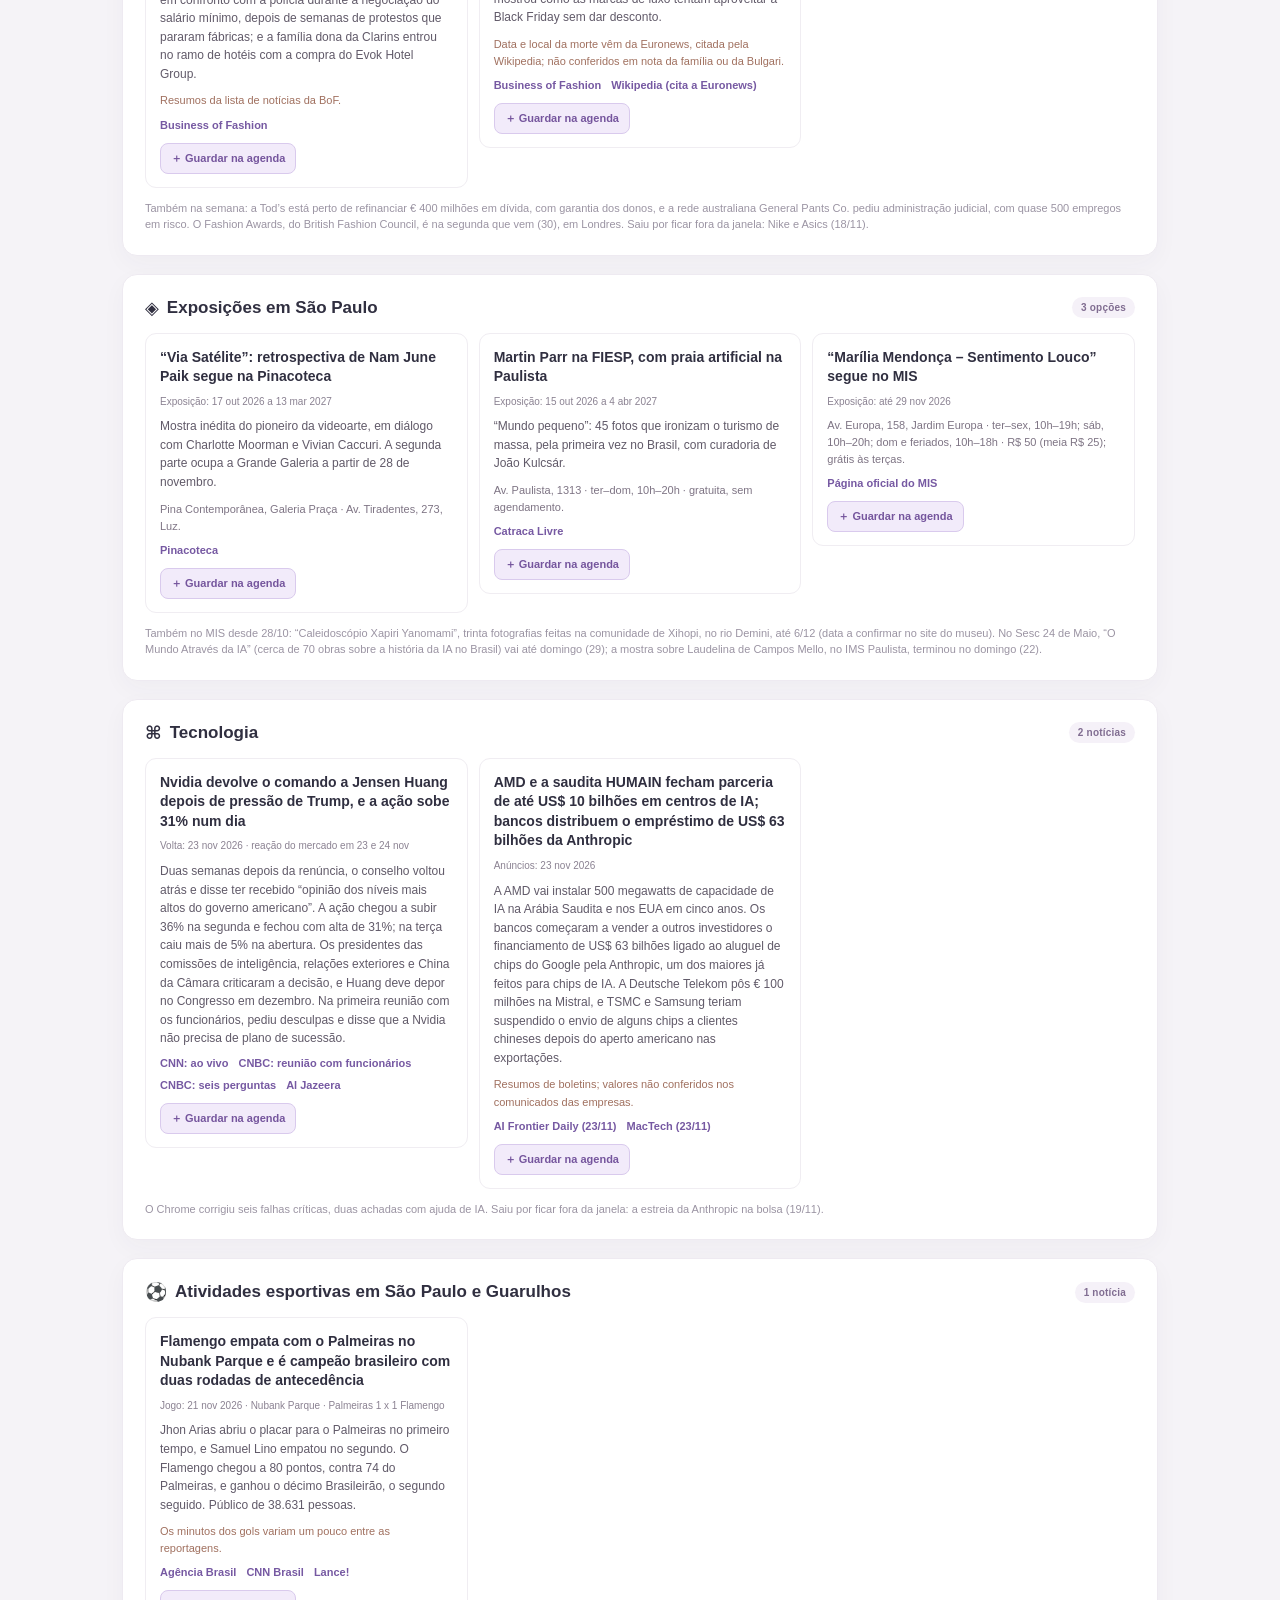
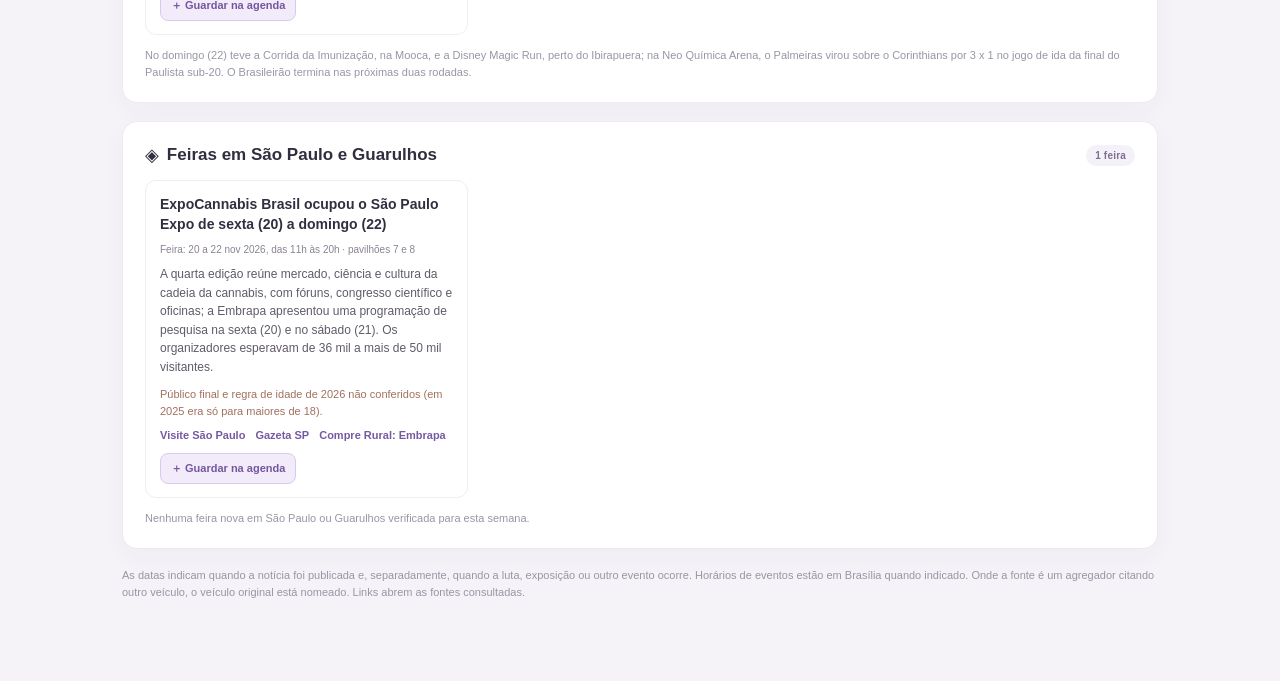
==== commit 1c6a97b0: "Notícias de 25/11/2026 04:00" ====
--- a/web/noticias/index.html
+++ b/web/noticias/index.html
@@ -57,18 +57,32 @@
 <header class="hero">
   <div class="eyebrow">Painel de notícias</div>
   <h1>Notícias do dia</h1>
-  <div class="atualizado">Atualizado em <strong>terça, 24 de novembro de 2026, às 05:09</strong></div>
+  <div class="atualizado">Atualizado em <strong>quarta, 25 de novembro de 2026, às 03:59</strong></div>
   <p>Seleção de notícias recentes, resultados e programação cultural. As datas de publicação e dos eventos aparecem separadas em cada nota.</p>
 </header>
-<div class="meta"><strong>Janela pesquisada:</strong> 19 nov 2026, 05:09 a 24 nov 2026, 05:09 (horário de São Paulo)</div>
+<div class="meta"><strong>Janela pesquisada:</strong> 20 nov 2026, 03:59 a 25 nov 2026, 03:59 (horário de São Paulo)</div>
 
 <nav class="indice" aria-label="Assuntos"><a href="#ia">IA</a><a href="#lutas">Lutas</a><a href="#moda">Moda</a><a href="#expos">Exposições</a><a href="#tech">Tecnologia</a><a href="#esportes-locais">Esportes locais</a><a href="#feiras-locais">Feiras</a></nav>
 <div class="grid">
 <section class="section" id="ia" aria-labelledby="ia-heading">
-  <h2 id="ia-heading"><span class="icon">✦</span> IA <span class="count">0 notícias</span></h2>
-  <div class="list">
-  </div>
-  <p class="section-note">Nenhuma novidade de uso, com data conferida, entre 19 e 24/11. Na fila: o Claude Sonnet 4.5 sai da API em 30/11, e a Black Friday é na sexta (27), sem promoção de assinatura confirmada. Saíram por ficar fora da janela: Gemini 4 Neon e GPT-6.2 (18/11).</p>
+  <h2 id="ia-heading"><span class="icon">✦</span> IA <span class="count">2 notícias</span></h2>
+  <div class="list">
+    <article class="item news-item" data-news-id="https://samonai.substack.com/p/ai-brief-november-24-2026#gpt-6-2-sol-chatgpt" data-category="IA" data-published="2026-11-24" data-source-url="https://samonai.substack.com/p/ai-brief-november-24-2026">
+      <h3>GPT-6.2 Sol entra no ChatGPT para assinantes Plus, Pro, Business e Enterprise</h3>
+      <div class="dates">Liberação: a partir de 24 nov 2026 · aos poucos</div>
+      <p>O modelo novo da OpenAI para o dia a dia e para agentes chega ao ChatGPT, com melhora em seguir instruções complexas e em ler detalhes pequenos de imagens. O modelo que ele substitui tem data para sair em dezembro.</p>
+      <p class="caveat">Resumos de boletins; confira nas notas de versão do ChatGPT.</p>
+      <div class="sources"><a href="https://samonai.substack.com/p/ai-brief-november-24-2026" target="_blank" rel="noopener noreferrer">AI Brief (24/11)</a><a href="https://sixsixai.com/news/2026-11-24-ai-news/" target="_blank" rel="noopener noreferrer">AI Daily Briefing (24/11)</a></div>
+    </article>
+    <article class="item news-item" data-news-id="https://www.theneuron.ai/digest/everything-that-happened-in-ai-today-november-24-2026/#claude-ship" data-category="IA" data-published="2026-11-24" data-source-url="https://www.theneuron.ai/digest/everything-that-happened-in-ai-today-november-24-2026/">
+      <h3>Claude Ship: agentes que cuidam do código depois de escrito, com o comando /ship no Claude Code</h3>
+      <div class="dates">Lançamento: 24 nov 2026 · Team e Enterprise, repositórios no GitHub</div>
+      <p>Junta o Code Review, que já estava liberado, a dois agentes novos em beta: o <strong>PR Steward</strong>, que acompanha o pull request e resolve testes quebrados e conflitos, e o <strong>Claude Approvals</strong>, que aprova mudanças de rotina seguindo uma política escrita em português comum num arquivo do repositório.</p>
+      <p class="caveat">As fontes divergem sobre o que já está liberado e o que é beta.</p>
+      <div class="sources"><a href="https://www.theneuron.ai/digest/everything-that-happened-in-ai-today-november-24-2026/" target="_blank" rel="noopener noreferrer">The Neuron (24/11)</a><a href="https://samonai.substack.com/p/ai-brief-november-24-2026" target="_blank" rel="noopener noreferrer">AI Brief (24/11)</a></div>
+    </article>
+  </div>
+  <p class="section-note">Também: o Google deixa ligar a Google Wallet ao Personal Intelligence no Modo IA da Busca (Drive e app do Gemini nas próximas semanas), e o Gemini 4 Neon chegou ao Workspace. O conector da Canva para assistentes como ChatGPT e Claude saiu da lista de espera. O Claude Sonnet 4.5 sai da API em 30/11, e a Black Friday é na sexta (27).</p>
 </section>
 
 <section class="section" id="lutas" aria-labelledby="lutas-heading">
@@ -91,8 +105,15 @@
 </section>
 
 <section class="section" id="moda" aria-labelledby="moda-heading">
-  <h2 id="moda-heading"><span class="icon">✂</span> Moda <span class="count">1 notícia</span></h2>
-  <div class="list">
+  <h2 id="moda-heading"><span class="icon">✂</span> Moda <span class="count">2 notícias</span></h2>
+  <div class="list">
+    <article class="item news-item" data-news-id="https://www.businessoffashion.com/news/#meta-muse-uk-2026-11-24" data-category="Moda" data-published="2026-11-24" data-source-url="https://www.businessoffashion.com/news/">
+      <h3>Agente de compras da Meta, o Muse, estreia no Reino Unido com M&S, Asos e JD Sports</h3>
+      <div class="dates">Publicação: 24 nov 2026</div>
+      <p>O agente compra pelo usuário e chega no começo da temporada de fim de ano. Também na terça (24): trabalhadores do vestuário de Bangladesh entraram em confronto com a polícia durante a negociação do salário mínimo, depois de semanas de protestos que pararam fábricas; e a família dona da Clarins entrou no ramo de hotéis com a compra do Evok Hotel Group.</p>
+      <p class="caveat">Resumos da lista de notícias da BoF.</p>
+      <div class="sources"><a href="https://www.businessoffashion.com/news/" target="_blank" rel="noopener noreferrer">Business of Fashion</a></div>
+    </article>
     <article class="item news-item" data-news-id="https://www.businessoffashion.com/news/#paolo-bulgari-2026-11-23" data-category="Moda" data-published="2026-11-23" data-source-url="https://www.businessoffashion.com/news/">
       <h3>Morre Paolo Bulgari, aos 89 anos, o joalheiro que levou a Bulgari ao mundo</h3>
       <div class="dates">Morte: 21 nov 2026, em Roma · noticiada em 23 nov</div>
@@ -134,12 +155,11 @@
 <section class="section" id="tech" aria-labelledby="tech-heading">
   <h2 id="tech-heading"><span class="icon">⌘</span> Tecnologia <span class="count">2 notícias</span></h2>
   <div class="list">
-    <article class="item news-item" data-news-id="https://www.forbes.com/sites/fionariley/2026/11/19/anthropic-ipo-live-stock-closes-day-at-97-up-more-than-17/" data-category="Tecnologia" data-published="2026-11-19" data-source-url="https://www.forbes.com/sites/fionariley/2026/11/19/anthropic-ipo-live-stock-closes-day-at-97-up-more-than-17/">
-      <h3>Ação da Anthropic estreia a US$ 111,50 e fecha o primeiro dia a US$ 97,17, alta de 17% sobre o IPO</h3>
-      <div class="dates">Estreia: 19 nov 2026 · Nasdaq, código ANT</div>
-      <p>O IPO saiu a US$ 83, acima da faixa de US$ 70 a US$ 78, e captou cerca de US$ 81,3 bilhões, a maior oferta já feita. No primeiro dia a ação chegou perto de US$ 115 e terminou valendo cerca de US$ 1,28 trilhão. Na sexta (20), numa venda geral de ações de IA, caiu entre 9% e 12%, ainda acima do preço do IPO. Foi a pior semana das ações de IA desde março de 2020: segundo um boletim, a Nasdaq caiu cerca de 5,3% na sexta, e a Nvidia, cerca de 14%.</p>
-      <p class="caveat">O preço da primeira negociação varia entre as fontes (US$ 110,00 a US$ 111,50).</p>
-      <div class="sources"><a href="https://www.forbes.com/sites/fionariley/2026/11/19/anthropic-ipo-live-stock-closes-day-at-97-up-more-than-17/" target="_blank" rel="noopener noreferrer">Forbes: ao vivo</a><a href="https://www.bloomberg.com/news/live-blog/2026-11-19/anthropic-trading-debut-live-updates" target="_blank" rel="noopener noreferrer">Bloomberg</a><a href="https://finance.yahoo.com/technology/live/anthropic-ipo-live-anthropic-stock-begins-trading-in-record-81b-raise-with-15t-valuation-192410598.html" target="_blank" rel="noopener noreferrer">Yahoo Finance</a><a href="https://www.cnbc.com/2026/11/18/anthropic-ipo-ai-offering-price.html" target="_blank" rel="noopener noreferrer">CNBC: preço do IPO</a></div>
+    <article class="item news-item" data-news-id="https://www.cnn.com/2026/11/23/business/live-news/jensen-huang-reinstated-as-ceo-of-nvidia" data-category="Tecnologia" data-published="2026-11-23" data-source-url="https://www.cnn.com/2026/11/23/business/live-news/jensen-huang-reinstated-as-ceo-of-nvidia">
+      <h3>Nvidia devolve o comando a Jensen Huang depois de pressão de Trump, e a ação sobe 31% num dia</h3>
+      <div class="dates">Volta: 23 nov 2026 · reação do mercado em 23 e 24 nov</div>
+      <p>Duas semanas depois da renúncia, o conselho voltou atrás e disse ter recebido “opinião dos níveis mais altos do governo americano”. A ação chegou a subir 36% na segunda e fechou com alta de 31%; na terça caiu mais de 5% na abertura. Os presidentes das comissões de inteligência, relações exteriores e China da Câmara criticaram a decisão, e Huang deve depor no Congresso em dezembro. Na primeira reunião com os funcionários, pediu desculpas e disse que a Nvidia não precisa de plano de sucessão.</p>
+      <div class="sources"><a href="https://www.cnn.com/2026/11/23/business/live-news/jensen-huang-reinstated-as-ceo-of-nvidia" target="_blank" rel="noopener noreferrer">CNN: ao vivo</a><a href="https://www.cnbc.com/2026/11/24/jensen-huang-nvidia-employee-meeting.html" target="_blank" rel="noopener noreferrer">CNBC: reunião com funcionários</a><a href="https://cnbc.com/2026/11/24/nvidia-jensen-huang-politics-market.html" target="_blank" rel="noopener noreferrer">CNBC: seis perguntas</a><a href="https://www.aljazeera.com/economy/2026/11/24/nvidia-stock-cools-after-huangs-return-driven-surge" target="_blank" rel="noopener noreferrer">Al Jazeera</a></div>
     </article>
     <article class="item news-item" data-news-id="https://kellyabbott1.substack.com/p/ai-frontier-daily-2026-11-23#amd-humain" data-category="Tecnologia" data-published="2026-11-23" data-source-url="https://kellyabbott1.substack.com/p/ai-frontier-daily-2026-11-23">
       <h3>AMD e a saudita HUMAIN fecham parceria de até US$ 10 bilhões em centros de IA; bancos distribuem o empréstimo de US$ 63 bilhões da Anthropic</h3>
@@ -149,7 +169,7 @@
       <div class="sources"><a href="https://kellyabbott1.substack.com/p/ai-frontier-daily-2026-11-23" target="_blank" rel="noopener noreferrer">AI Frontier Daily (23/11)</a><a href="https://mactech.com/2026/11/23/news-items-you-should-check-out-out-november-23" target="_blank" rel="noopener noreferrer">MacTech (23/11)</a></div>
     </article>
   </div>
-  <p class="section-note">Um boletim de 23/11 diz que o conselho da Nvidia voltou atrás e chamou Jensen Huang de volta, depois de “ouvir o governo americano”; não achei confirmação da Nvidia nem da grande imprensa, por isso não entrou como notícia. O Chrome corrigiu seis falhas críticas, duas achadas com ajuda de IA.</p>
+  <p class="section-note">O Chrome corrigiu seis falhas críticas, duas achadas com ajuda de IA. Saiu por ficar fora da janela: a estreia da Anthropic na bolsa (19/11).</p>
 </section>
 
 <section class="section" id="esportes-locais" aria-labelledby="esportes-locais-heading">
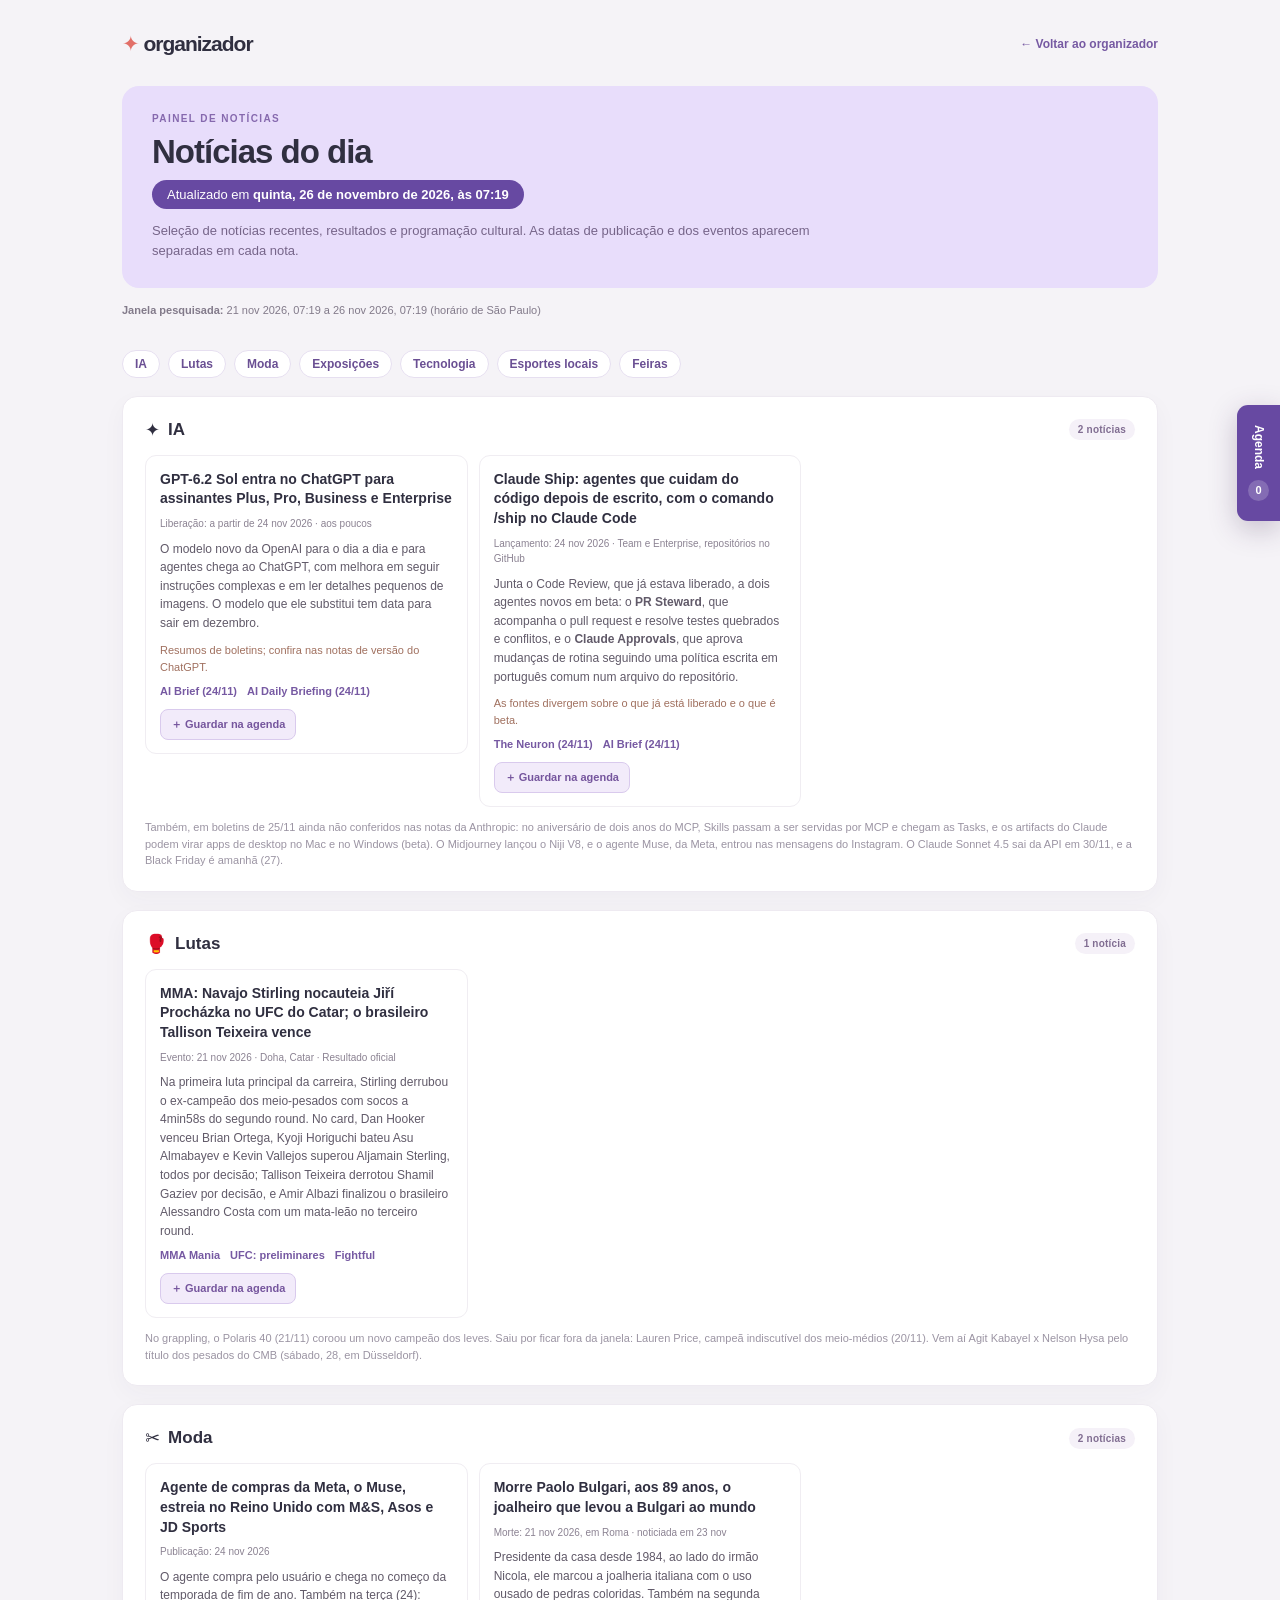
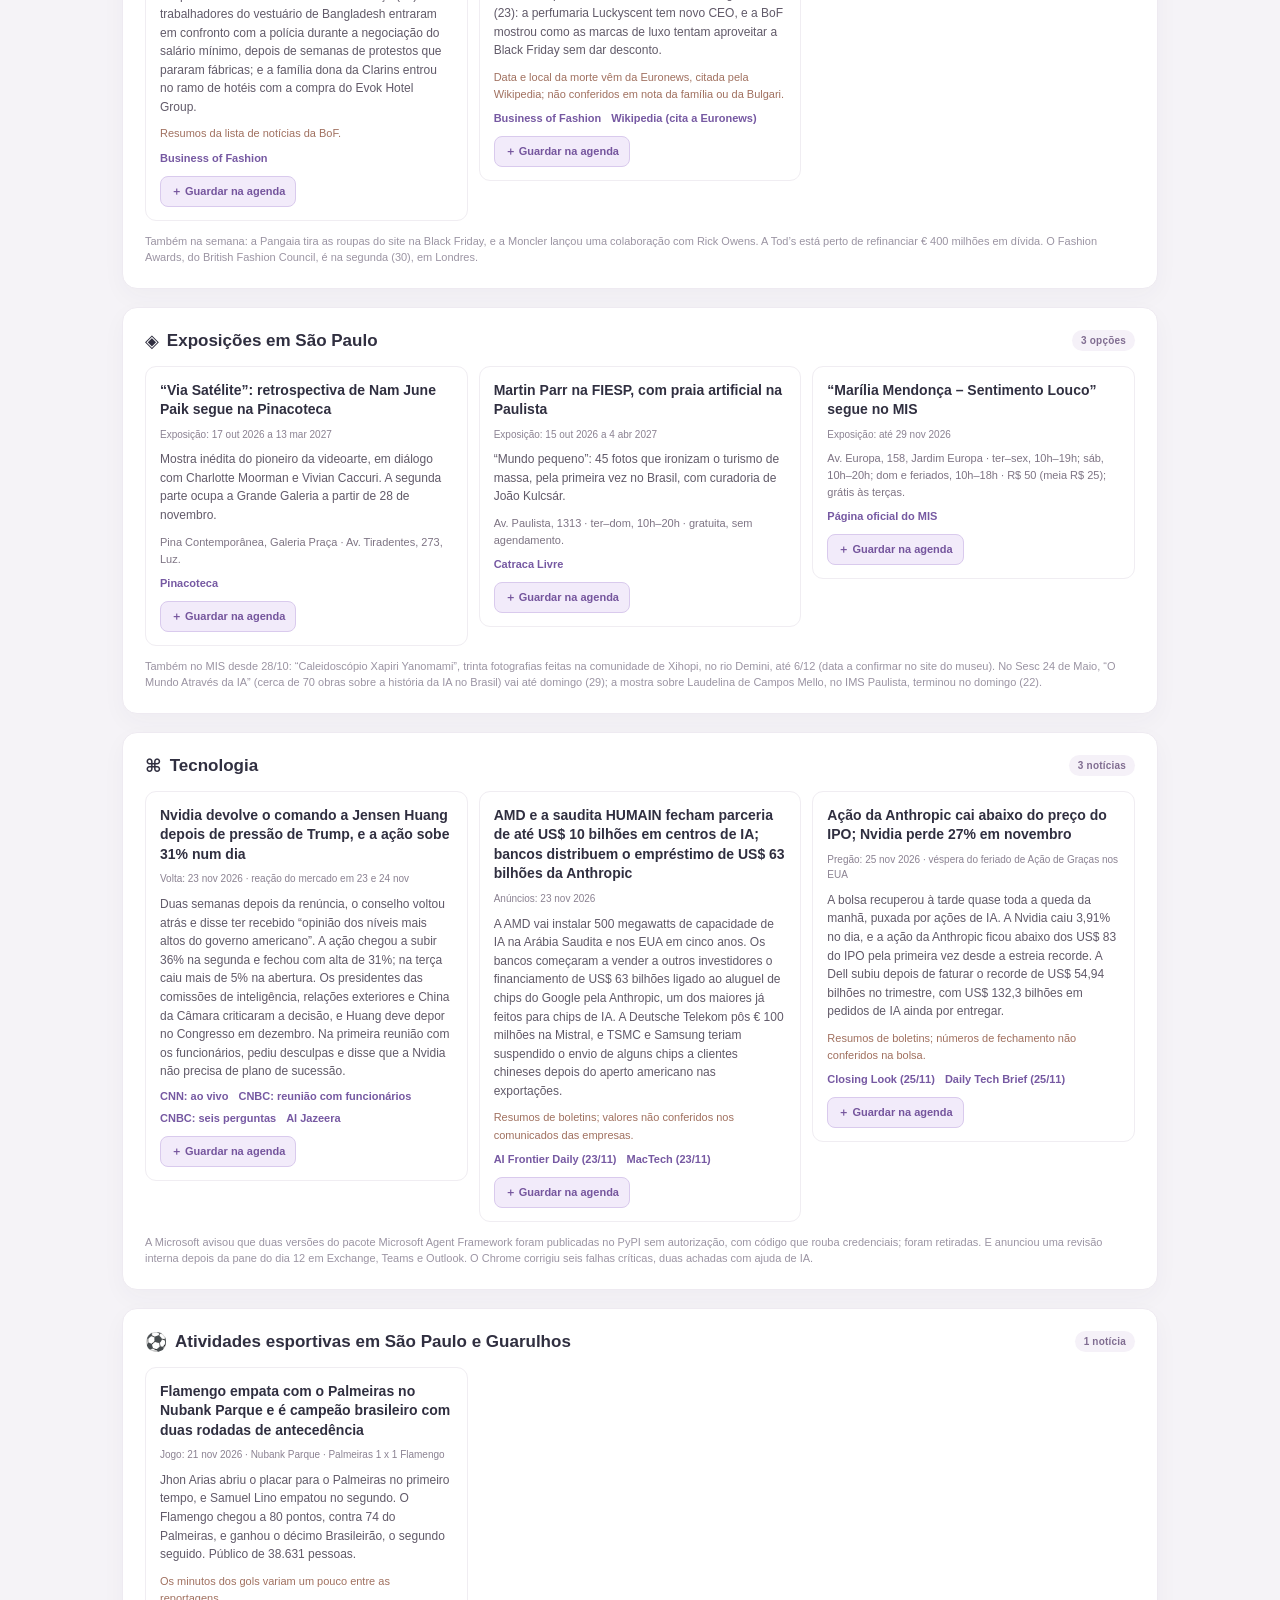
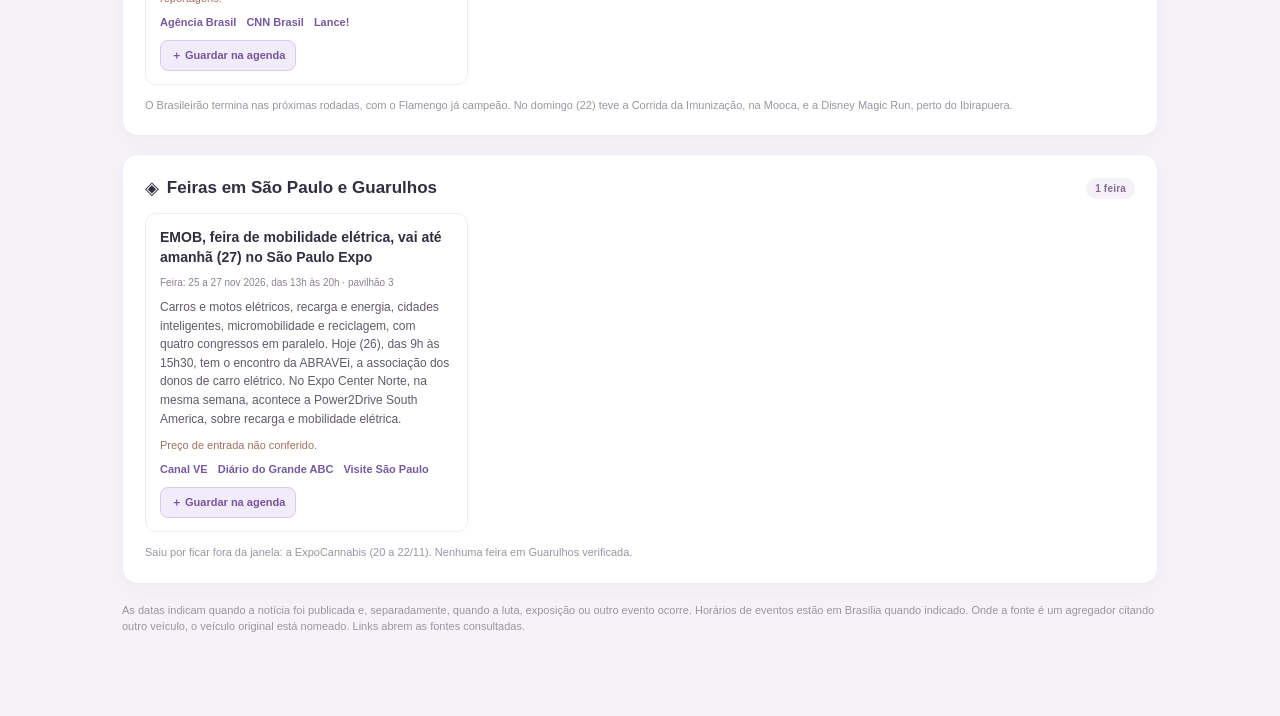
==== commit 37ff70a1: "Notícias de 26/11/2026 07:20" ====
--- a/web/noticias/index.html
+++ b/web/noticias/index.html
@@ -57,10 +57,10 @@
 <header class="hero">
   <div class="eyebrow">Painel de notícias</div>
   <h1>Notícias do dia</h1>
-  <div class="atualizado">Atualizado em <strong>quarta, 25 de novembro de 2026, às 03:59</strong></div>
+  <div class="atualizado">Atualizado em <strong>quinta, 26 de novembro de 2026, às 07:19</strong></div>
   <p>Seleção de notícias recentes, resultados e programação cultural. As datas de publicação e dos eventos aparecem separadas em cada nota.</p>
 </header>
-<div class="meta"><strong>Janela pesquisada:</strong> 20 nov 2026, 03:59 a 25 nov 2026, 03:59 (horário de São Paulo)</div>
+<div class="meta"><strong>Janela pesquisada:</strong> 21 nov 2026, 07:19 a 26 nov 2026, 07:19 (horário de São Paulo)</div>
 
 <nav class="indice" aria-label="Assuntos"><a href="#ia">IA</a><a href="#lutas">Lutas</a><a href="#moda">Moda</a><a href="#expos">Exposições</a><a href="#tech">Tecnologia</a><a href="#esportes-locais">Esportes locais</a><a href="#feiras-locais">Feiras</a></nav>
 <div class="grid">
@@ -82,11 +82,11 @@
       <div class="sources"><a href="https://www.theneuron.ai/digest/everything-that-happened-in-ai-today-november-24-2026/" target="_blank" rel="noopener noreferrer">The Neuron (24/11)</a><a href="https://samonai.substack.com/p/ai-brief-november-24-2026" target="_blank" rel="noopener noreferrer">AI Brief (24/11)</a></div>
     </article>
   </div>
-  <p class="section-note">Também: o Google deixa ligar a Google Wallet ao Personal Intelligence no Modo IA da Busca (Drive e app do Gemini nas próximas semanas), e o Gemini 4 Neon chegou ao Workspace. O conector da Canva para assistentes como ChatGPT e Claude saiu da lista de espera. O Claude Sonnet 4.5 sai da API em 30/11, e a Black Friday é na sexta (27).</p>
+  <p class="section-note">Também, em boletins de 25/11 ainda não conferidos nas notas da Anthropic: no aniversário de dois anos do MCP, Skills passam a ser servidas por MCP e chegam as Tasks, e os artifacts do Claude podem virar apps de desktop no Mac e no Windows (beta). O Midjourney lançou o Niji V8, e o agente Muse, da Meta, entrou nas mensagens do Instagram. O Claude Sonnet 4.5 sai da API em 30/11, e a Black Friday é amanhã (27).</p>
 </section>
 
 <section class="section" id="lutas" aria-labelledby="lutas-heading">
-  <h2 id="lutas-heading"><span class="icon">🥊</span> Lutas <span class="count">2 notícias</span></h2>
+  <h2 id="lutas-heading"><span class="icon">🥊</span> Lutas <span class="count">1 notícia</span></h2>
   <div class="list">
     <article class="item news-item" data-news-id="https://www.mmamania.com/ufc-results/487775/ufc-qatar-results-sooo-about-last-night-prochazka-vs-stirling" data-category="Lutas" data-published="2026-11-22" data-event-date="2026-11-21" data-source-url="https://www.mmamania.com/ufc-results/487775/ufc-qatar-results-sooo-about-last-night-prochazka-vs-stirling">
       <h3>MMA: Navajo Stirling nocauteia Jiří Procházka no UFC do Catar; o brasileiro Tallison Teixeira vence</h3>
@@ -94,14 +94,8 @@
       <p>Na primeira luta principal da carreira, Stirling derrubou o ex-campeão dos meio-pesados com socos a 4min58s do segundo round. No card, Dan Hooker venceu Brian Ortega, Kyoji Horiguchi bateu Asu Almabayev e Kevin Vallejos superou Aljamain Sterling, todos por decisão; Tallison Teixeira derrotou Shamil Gaziev por decisão, e Amir Albazi finalizou o brasileiro Alessandro Costa com um mata-leão no terceiro round.</p>
       <div class="sources"><a href="https://www.mmamania.com/ufc-results/487775/ufc-qatar-results-sooo-about-last-night-prochazka-vs-stirling" target="_blank" rel="noopener noreferrer">MMA Mania</a><a href="https://www.ufc.com/news/ufc-qatar-prelim-results-prochazka-vs-stirling" target="_blank" rel="noopener noreferrer">UFC: preliminares</a><a href="https://www.fightful.com/mma/ufc-fight-night-jiri-vs-stirling-results-11-21/" target="_blank" rel="noopener noreferrer">Fightful</a></div>
     </article>
-    <article class="item news-item" data-news-id="https://www.skysports.com/boxing/news/13614565/lauren-price-makes-boxing-history-for-wales-with-first-undisputed-championship-win-as-she-shuts-out-michaela-kotaskova" data-category="Lutas" data-published="2026-11-20" data-event-date="2026-11-20" data-source-url="https://www.skysports.com/boxing/news/13614565/lauren-price-makes-boxing-history-for-wales-with-first-undisputed-championship-win-as-she-shuts-out-michaela-kotaskova">
-      <h3>Boxe: Lauren Price vence Michaela Kotaskova e é a primeira campeã indiscutível do País de Gales</h3>
-      <div class="dates">Luta: 20 nov 2026 · Cardiff · Resultado oficial</div>
-      <p>Price ganhou por decisão unânime, 100-90 nas três papeletas, e somou o cinturão vago da OMB aos da AMB, do CMB e da FIB dos meio-médios. O promotor, Ben Shalom, quer uma luta em estádio de Cardiff em maio ou junho e fala em enfrentar Claressa Shields.</p>
-      <div class="sources"><a href="https://www.skysports.com/boxing/news/13614565/lauren-price-makes-boxing-history-for-wales-with-first-undisputed-championship-win-as-she-shuts-out-michaela-kotaskova" target="_blank" rel="noopener noreferrer">Sky Sports</a><a href="https://middleeasy.com/boxing/lauren-price-michaela-kotaskova-undisputed-result/" target="_blank" rel="noopener noreferrer">Middle Easy</a></div>
-    </article>
-  </div>
-  <p class="section-note">Vem aí Agit Kabayel x Nelson Hysa pelo título dos pesados do CMB (28/11, em Düsseldorf). Sem judô ou jiu-jitsu de destaque com resultado na janela.</p>
+  </div>
+  <p class="section-note">No grappling, o Polaris 40 (21/11) coroou um novo campeão dos leves. Saiu por ficar fora da janela: Lauren Price, campeã indiscutível dos meio-médios (20/11). Vem aí Agit Kabayel x Nelson Hysa pelo título dos pesados do CMB (sábado, 28, em Düsseldorf).</p>
 </section>
 
 <section class="section" id="moda" aria-labelledby="moda-heading">
@@ -122,7 +116,7 @@
       <div class="sources"><a href="https://www.businessoffashion.com/news/" target="_blank" rel="noopener noreferrer">Business of Fashion</a><a href="https://en.wikipedia.org/wiki/Paolo_Bulgari" target="_blank" rel="noopener noreferrer">Wikipedia (cita a Euronews)</a></div>
     </article>
   </div>
-  <p class="section-note">Também na semana: a Tod’s está perto de refinanciar € 400 milhões em dívida, com garantia dos donos, e a rede australiana General Pants Co. pediu administração judicial, com quase 500 empregos em risco. O Fashion Awards, do British Fashion Council, é na segunda que vem (30), em Londres. Saiu por ficar fora da janela: Nike e Asics (18/11).</p>
+  <p class="section-note">Também na semana: a Pangaia tira as roupas do site na Black Friday, e a Moncler lançou uma colaboração com Rick Owens. A Tod’s está perto de refinanciar € 400 milhões em dívida. O Fashion Awards, do British Fashion Council, é na segunda (30), em Londres.</p>
 </section>
 
 <section class="section" id="expos" aria-labelledby="expos-heading">
@@ -153,7 +147,7 @@
 </section>
 
 <section class="section" id="tech" aria-labelledby="tech-heading">
-  <h2 id="tech-heading"><span class="icon">⌘</span> Tecnologia <span class="count">2 notícias</span></h2>
+  <h2 id="tech-heading"><span class="icon">⌘</span> Tecnologia <span class="count">3 notícias</span></h2>
   <div class="list">
     <article class="item news-item" data-news-id="https://www.cnn.com/2026/11/23/business/live-news/jensen-huang-reinstated-as-ceo-of-nvidia" data-category="Tecnologia" data-published="2026-11-23" data-source-url="https://www.cnn.com/2026/11/23/business/live-news/jensen-huang-reinstated-as-ceo-of-nvidia">
       <h3>Nvidia devolve o comando a Jensen Huang depois de pressão de Trump, e a ação sobe 31% num dia</h3>
@@ -168,8 +162,15 @@
       <p class="caveat">Resumos de boletins; valores não conferidos nos comunicados das empresas.</p>
       <div class="sources"><a href="https://kellyabbott1.substack.com/p/ai-frontier-daily-2026-11-23" target="_blank" rel="noopener noreferrer">AI Frontier Daily (23/11)</a><a href="https://mactech.com/2026/11/23/news-items-you-should-check-out-out-november-23" target="_blank" rel="noopener noreferrer">MacTech (23/11)</a></div>
     </article>
-  </div>
-  <p class="section-note">O Chrome corrigiu seis falhas críticas, duas achadas com ajuda de IA. Saiu por ficar fora da janela: a estreia da Anthropic na bolsa (19/11).</p>
+    <article class="item news-item" data-news-id="https://cappnotes.substack.com/p/closing-look-wednesday-november-25#mercado-25-11" data-category="Tecnologia" data-published="2026-11-25" data-source-url="https://cappnotes.substack.com/p/closing-look-wednesday-november-25">
+      <h3>Ação da Anthropic cai abaixo do preço do IPO; Nvidia perde 27% em novembro</h3>
+      <div class="dates">Pregão: 25 nov 2026 · véspera do feriado de Ação de Graças nos EUA</div>
+      <p>A bolsa recuperou à tarde quase toda a queda da manhã, puxada por ações de IA. A Nvidia caiu 3,91% no dia, e a ação da Anthropic ficou abaixo dos US$ 83 do IPO pela primeira vez desde a estreia recorde. A Dell subiu depois de faturar o recorde de US$ 54,94 bilhões no trimestre, com US$ 132,3 bilhões em pedidos de IA ainda por entregar.</p>
+      <p class="caveat">Resumos de boletins; números de fechamento não conferidos na bolsa.</p>
+      <div class="sources"><a href="https://cappnotes.substack.com/p/closing-look-wednesday-november-25" target="_blank" rel="noopener noreferrer">Closing Look (25/11)</a><a href="https://bytebrief.ai/brief/2026-11-25" target="_blank" rel="noopener noreferrer">Daily Tech Brief (25/11)</a></div>
+    </article>
+  </div>
+  <p class="section-note">A Microsoft avisou que duas versões do pacote Microsoft Agent Framework foram publicadas no PyPI sem autorização, com código que rouba credenciais; foram retiradas. E anunciou uma revisão interna depois da pane do dia 12 em Exchange, Teams e Outlook. O Chrome corrigiu seis falhas críticas, duas achadas com ajuda de IA.</p>
 </section>
 
 <section class="section" id="esportes-locais" aria-labelledby="esportes-locais-heading">
@@ -183,21 +184,21 @@
       <div class="sources"><a href="https://agenciabrasil.ebc.com.br/esportes/noticia/2026-11/flamengo-empata-com-palmeiras-e-e-campeao-brasileiro-de-2026" target="_blank" rel="noopener noreferrer">Agência Brasil</a><a href="https://www.cnnbrasil.com.br/esportes/brasileirao/flamengo-empata-com-o-palmeiras-e-e-campeao-brasileiro-pelo-2o-ano-seguido/" target="_blank" rel="noopener noreferrer">CNN Brasil</a><a href="https://www.lance.com.br/futebol-nacional/ao-vivo-acompanhe-a-decisao-entre-palmeiras-e-flamengo.html" target="_blank" rel="noopener noreferrer">Lance!</a></div>
     </article>
   </div>
-  <p class="section-note">No domingo (22) teve a Corrida da Imunização, na Mooca, e a Disney Magic Run, perto do Ibirapuera; na Neo Química Arena, o Palmeiras virou sobre o Corinthians por 3 x 1 no jogo de ida da final do Paulista sub-20. O Brasileirão termina nas próximas duas rodadas.</p>
+  <p class="section-note">O Brasileirão termina nas próximas rodadas, com o Flamengo já campeão. No domingo (22) teve a Corrida da Imunização, na Mooca, e a Disney Magic Run, perto do Ibirapuera.</p>
 </section>
 
 <section class="section" id="feiras-locais" aria-labelledby="feiras-locais-heading">
   <h2 id="feiras-locais-heading"><span class="icon">◈</span> Feiras em São Paulo e Guarulhos <span class="count">1 feira</span></h2>
   <div class="list">
-    <article class="item news-item" data-news-id="https://visitesaopaulo.com/evento/expo-cannabis-brasil-2026/" data-category="Feiras locais" data-published="2026-11-20" data-event-date="2026-11-20" data-source-url="https://visitesaopaulo.com/evento/expo-cannabis-brasil-2026/">
-      <h3>ExpoCannabis Brasil ocupou o São Paulo Expo de sexta (20) a domingo (22)</h3>
-      <div class="dates">Feira: 20 a 22 nov 2026, das 11h às 20h · pavilhões 7 e 8</div>
-      <p>A quarta edição reúne mercado, ciência e cultura da cadeia da cannabis, com fóruns, congresso científico e oficinas; a Embrapa apresentou uma programação de pesquisa na sexta (20) e no sábado (21). Os organizadores esperavam de 36 mil a mais de 50 mil visitantes.</p>
-      <p class="caveat">Público final e regra de idade de 2026 não conferidos (em 2025 era só para maiores de 18).</p>
-      <div class="sources"><a href="https://visitesaopaulo.com/evento/expo-cannabis-brasil-2026/" target="_blank" rel="noopener noreferrer">Visite São Paulo</a><a href="https://www.gazetasp.com.br/entretenimento/maior-evento-de-cannabis-da-america-latina-ocorre-em-sao-paulo/" target="_blank" rel="noopener noreferrer">Gazeta SP</a><a href="https://comprerural.com/embrapa-apresenta-avancos-em-ciencia-inovacao-e-bioeconomia-na-expocannabis-brasil-2026/" target="_blank" rel="noopener noreferrer">Compre Rural: Embrapa</a></div>
-    </article>
-  </div>
-  <p class="section-note">Nenhuma feira nova em São Paulo ou Guarulhos verificada para esta semana.</p>
+    <article class="item news-item" data-news-id="https://canalve.com.br/emob-2026-mobilidade-sao-paulo-expo/" data-category="Feiras locais" data-published="2026-11-25" data-event-date="2026-11-25" data-source-url="https://canalve.com.br/emob-2026-mobilidade-sao-paulo-expo/">
+      <h3>EMOB, feira de mobilidade elétrica, vai até amanhã (27) no São Paulo Expo</h3>
+      <div class="dates">Feira: 25 a 27 nov 2026, das 13h às 20h · pavilhão 3</div>
+      <p>Carros e motos elétricos, recarga e energia, cidades inteligentes, micromobilidade e reciclagem, com quatro congressos em paralelo. Hoje (26), das 9h às 15h30, tem o encontro da ABRAVEi, a associação dos donos de carro elétrico. No Expo Center Norte, na mesma semana, acontece a Power2Drive South America, sobre recarga e mobilidade elétrica.</p>
+      <p class="caveat">Preço de entrada não conferido.</p>
+      <div class="sources"><a href="https://canalve.com.br/emob-2026-mobilidade-sao-paulo-expo/" target="_blank" rel="noopener noreferrer">Canal VE</a><a href="https://www.dgabc.com.br/Noticia/4348508/eletrificados-emob-2026-reune-feira-e-quatro-congressos-na-capital" target="_blank" rel="noopener noreferrer">Diário do Grande ABC</a><a href="https://visitesaopaulo.com/evento/e-mob-salao-da-mobilidade-verde-cidades-inteligentes-2026/" target="_blank" rel="noopener noreferrer">Visite São Paulo</a></div>
+    </article>
+  </div>
+  <p class="section-note">Saiu por ficar fora da janela: a ExpoCannabis (20 a 22/11). Nenhuma feira em Guarulhos verificada.</p>
 </section>
 
 </div>
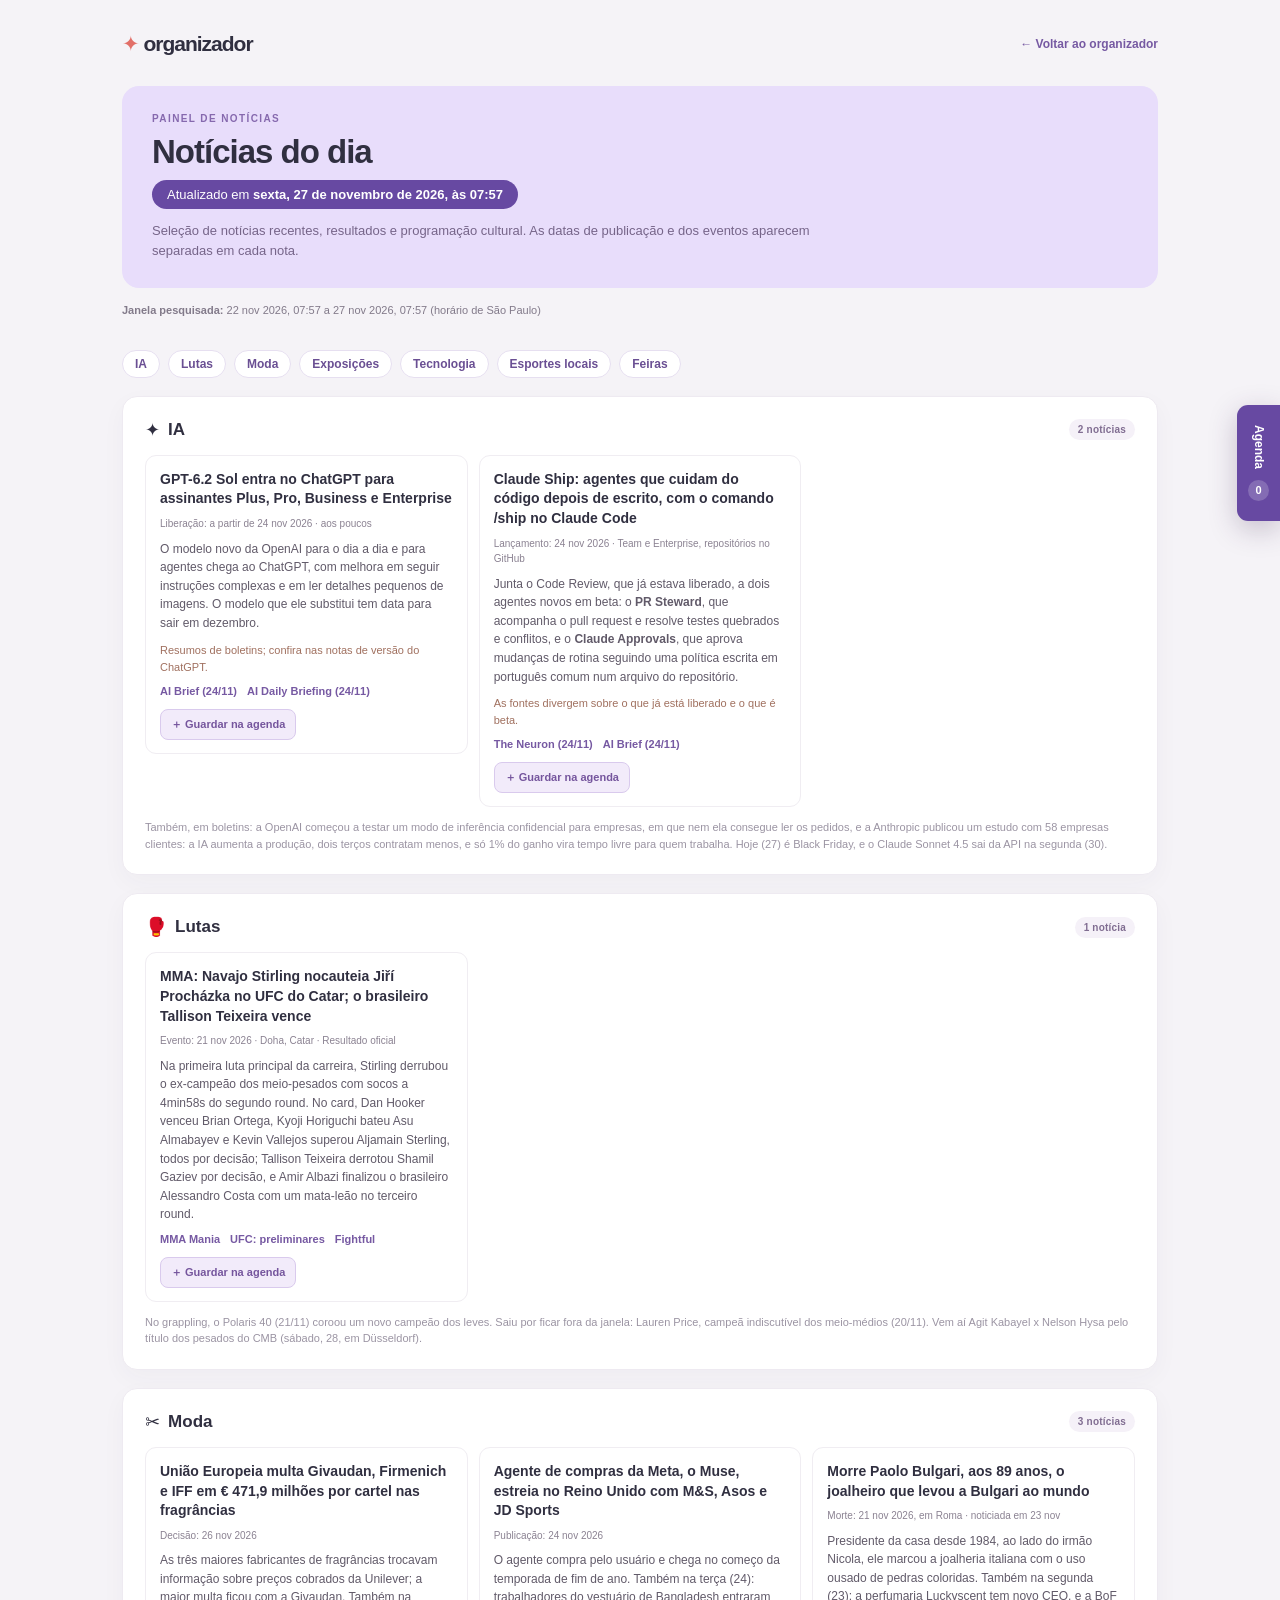
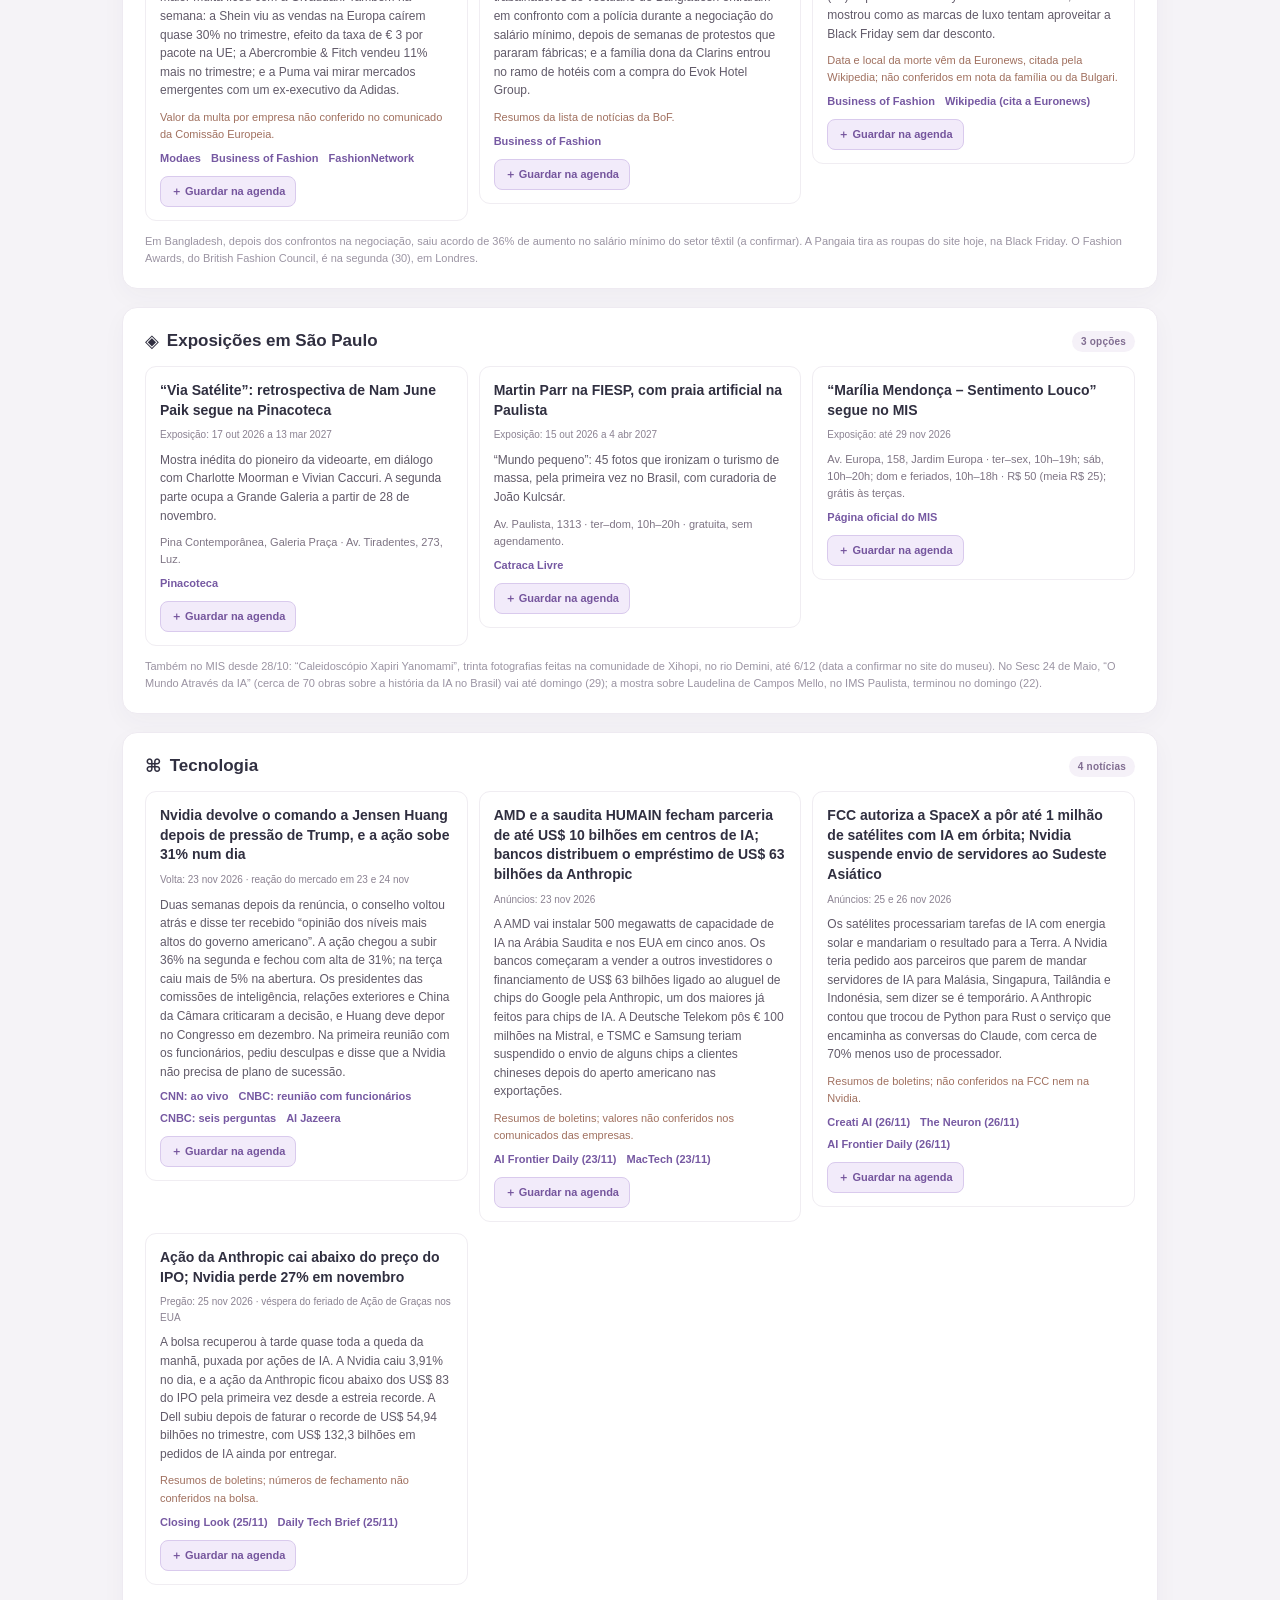
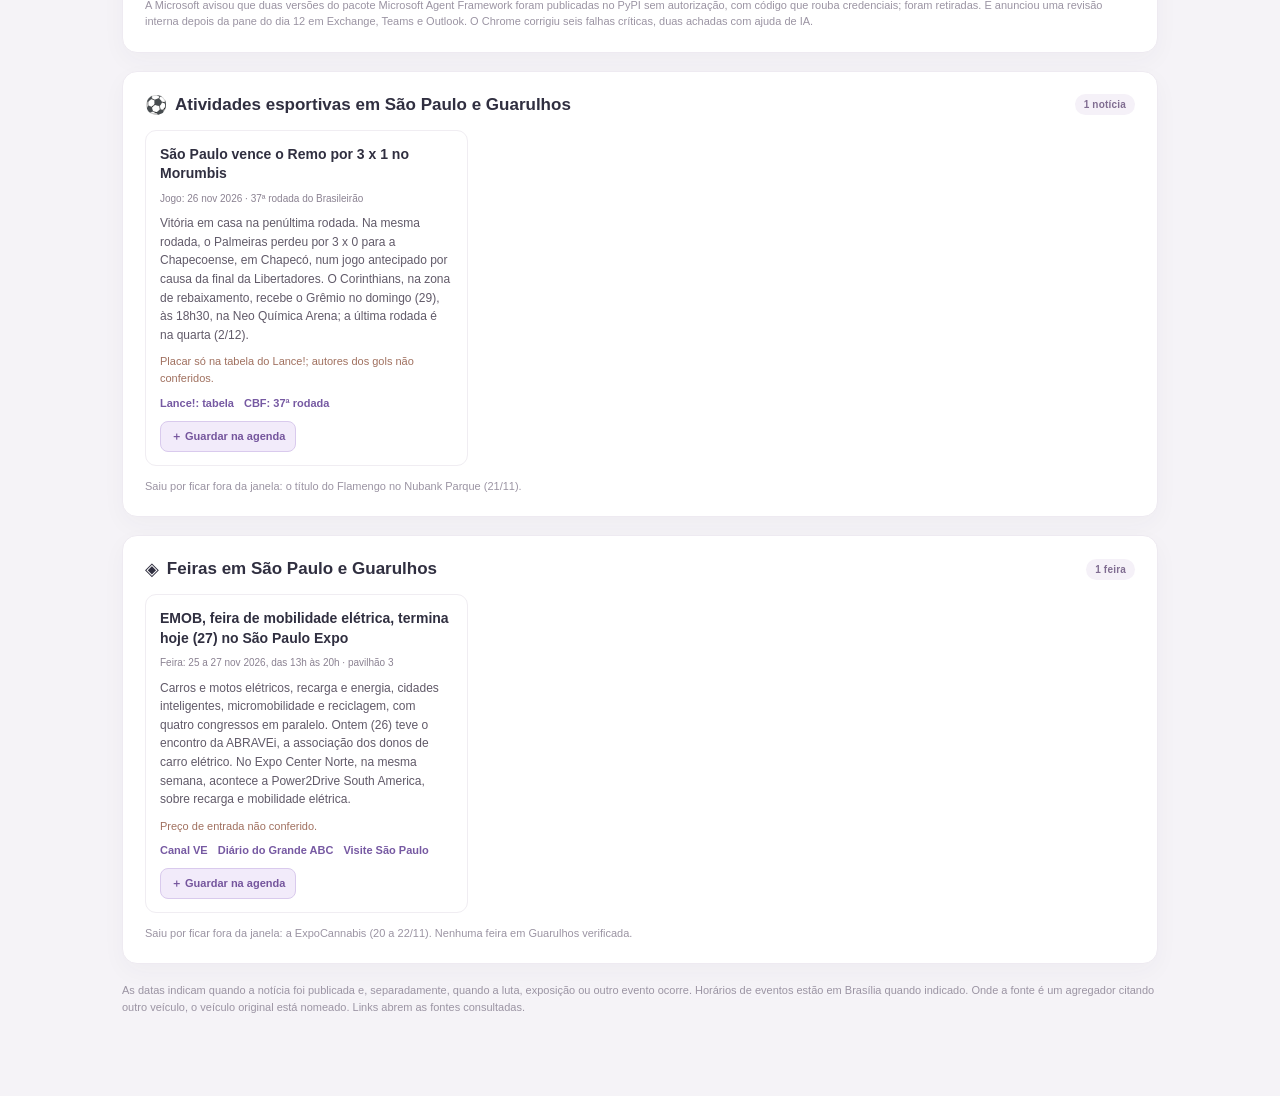
==== commit 37251f6b: "Notícias de 27/11/2026 07:58" ====
--- a/web/noticias/index.html
+++ b/web/noticias/index.html
@@ -57,10 +57,10 @@
 <header class="hero">
   <div class="eyebrow">Painel de notícias</div>
   <h1>Notícias do dia</h1>
-  <div class="atualizado">Atualizado em <strong>quinta, 26 de novembro de 2026, às 07:19</strong></div>
+  <div class="atualizado">Atualizado em <strong>sexta, 27 de novembro de 2026, às 07:57</strong></div>
   <p>Seleção de notícias recentes, resultados e programação cultural. As datas de publicação e dos eventos aparecem separadas em cada nota.</p>
 </header>
-<div class="meta"><strong>Janela pesquisada:</strong> 21 nov 2026, 07:19 a 26 nov 2026, 07:19 (horário de São Paulo)</div>
+<div class="meta"><strong>Janela pesquisada:</strong> 22 nov 2026, 07:57 a 27 nov 2026, 07:57 (horário de São Paulo)</div>
 
 <nav class="indice" aria-label="Assuntos"><a href="#ia">IA</a><a href="#lutas">Lutas</a><a href="#moda">Moda</a><a href="#expos">Exposições</a><a href="#tech">Tecnologia</a><a href="#esportes-locais">Esportes locais</a><a href="#feiras-locais">Feiras</a></nav>
 <div class="grid">
@@ -82,7 +82,7 @@
       <div class="sources"><a href="https://www.theneuron.ai/digest/everything-that-happened-in-ai-today-november-24-2026/" target="_blank" rel="noopener noreferrer">The Neuron (24/11)</a><a href="https://samonai.substack.com/p/ai-brief-november-24-2026" target="_blank" rel="noopener noreferrer">AI Brief (24/11)</a></div>
     </article>
   </div>
-  <p class="section-note">Também, em boletins de 25/11 ainda não conferidos nas notas da Anthropic: no aniversário de dois anos do MCP, Skills passam a ser servidas por MCP e chegam as Tasks, e os artifacts do Claude podem virar apps de desktop no Mac e no Windows (beta). O Midjourney lançou o Niji V8, e o agente Muse, da Meta, entrou nas mensagens do Instagram. O Claude Sonnet 4.5 sai da API em 30/11, e a Black Friday é amanhã (27).</p>
+  <p class="section-note">Também, em boletins: a OpenAI começou a testar um modo de inferência confidencial para empresas, em que nem ela consegue ler os pedidos, e a Anthropic publicou um estudo com 58 empresas clientes: a IA aumenta a produção, dois terços contratam menos, e só 1% do ganho vira tempo livre para quem trabalha. Hoje (27) é Black Friday, e o Claude Sonnet 4.5 sai da API na segunda (30).</p>
 </section>
 
 <section class="section" id="lutas" aria-labelledby="lutas-heading">
@@ -99,8 +99,15 @@
 </section>
 
 <section class="section" id="moda" aria-labelledby="moda-heading">
-  <h2 id="moda-heading"><span class="icon">✂</span> Moda <span class="count">2 notícias</span></h2>
-  <div class="list">
+  <h2 id="moda-heading"><span class="icon">✂</span> Moda <span class="count">3 notícias</span></h2>
+  <div class="list">
+    <article class="item news-item" data-news-id="https://www.modaes.com/global/home#cartel-fragrancias-2026-11-26" data-category="Moda" data-published="2026-11-26" data-source-url="https://www.modaes.com/global/home">
+      <h3>União Europeia multa Givaudan, Firmenich e IFF em € 471,9 milhões por cartel nas fragrâncias</h3>
+      <div class="dates">Decisão: 26 nov 2026</div>
+      <p>As três maiores fabricantes de fragrâncias trocavam informação sobre preços cobrados da Unilever; a maior multa ficou com a Givaudan. Também na semana: a Shein viu as vendas na Europa caírem quase 30% no trimestre, efeito da taxa de € 3 por pacote na UE; a Abercrombie & Fitch vendeu 11% mais no trimestre; e a Puma vai mirar mercados emergentes com um ex-executivo da Adidas.</p>
+      <p class="caveat">Valor da multa por empresa não conferido no comunicado da Comissão Europeia.</p>
+      <div class="sources"><a href="https://www.modaes.com/global/home" target="_blank" rel="noopener noreferrer">Modaes</a><a href="https://www.businessoffashion.com/news/" target="_blank" rel="noopener noreferrer">Business of Fashion</a><a href="https://us.fashionnetwork.com/" target="_blank" rel="noopener noreferrer">FashionNetwork</a></div>
+    </article>
     <article class="item news-item" data-news-id="https://www.businessoffashion.com/news/#meta-muse-uk-2026-11-24" data-category="Moda" data-published="2026-11-24" data-source-url="https://www.businessoffashion.com/news/">
       <h3>Agente de compras da Meta, o Muse, estreia no Reino Unido com M&S, Asos e JD Sports</h3>
       <div class="dates">Publicação: 24 nov 2026</div>
@@ -116,7 +123,7 @@
       <div class="sources"><a href="https://www.businessoffashion.com/news/" target="_blank" rel="noopener noreferrer">Business of Fashion</a><a href="https://en.wikipedia.org/wiki/Paolo_Bulgari" target="_blank" rel="noopener noreferrer">Wikipedia (cita a Euronews)</a></div>
     </article>
   </div>
-  <p class="section-note">Também na semana: a Pangaia tira as roupas do site na Black Friday, e a Moncler lançou uma colaboração com Rick Owens. A Tod’s está perto de refinanciar € 400 milhões em dívida. O Fashion Awards, do British Fashion Council, é na segunda (30), em Londres.</p>
+  <p class="section-note">Em Bangladesh, depois dos confrontos na negociação, saiu acordo de 36% de aumento no salário mínimo do setor têxtil (a confirmar). A Pangaia tira as roupas do site hoje, na Black Friday. O Fashion Awards, do British Fashion Council, é na segunda (30), em Londres.</p>
 </section>
 
 <section class="section" id="expos" aria-labelledby="expos-heading">
@@ -147,7 +154,7 @@
 </section>
 
 <section class="section" id="tech" aria-labelledby="tech-heading">
-  <h2 id="tech-heading"><span class="icon">⌘</span> Tecnologia <span class="count">3 notícias</span></h2>
+  <h2 id="tech-heading"><span class="icon">⌘</span> Tecnologia <span class="count">4 notícias</span></h2>
   <div class="list">
     <article class="item news-item" data-news-id="https://www.cnn.com/2026/11/23/business/live-news/jensen-huang-reinstated-as-ceo-of-nvidia" data-category="Tecnologia" data-published="2026-11-23" data-source-url="https://www.cnn.com/2026/11/23/business/live-news/jensen-huang-reinstated-as-ceo-of-nvidia">
       <h3>Nvidia devolve o comando a Jensen Huang depois de pressão de Trump, e a ação sobe 31% num dia</h3>
@@ -162,6 +169,13 @@
       <p class="caveat">Resumos de boletins; valores não conferidos nos comunicados das empresas.</p>
       <div class="sources"><a href="https://kellyabbott1.substack.com/p/ai-frontier-daily-2026-11-23" target="_blank" rel="noopener noreferrer">AI Frontier Daily (23/11)</a><a href="https://mactech.com/2026/11/23/news-items-you-should-check-out-out-november-23" target="_blank" rel="noopener noreferrer">MacTech (23/11)</a></div>
     </article>
+    <article class="item news-item" data-news-id="https://creati.ai/ai-news/2026-11-26/#fcc-spacex" data-category="Tecnologia" data-published="2026-11-26" data-source-url="https://creati.ai/ai-news/2026-11-26/">
+      <h3>FCC autoriza a SpaceX a pôr até 1 milhão de satélites com IA em órbita; Nvidia suspende envio de servidores ao Sudeste Asiático</h3>
+      <div class="dates">Anúncios: 25 e 26 nov 2026</div>
+      <p>Os satélites processariam tarefas de IA com energia solar e mandariam o resultado para a Terra. A Nvidia teria pedido aos parceiros que parem de mandar servidores de IA para Malásia, Singapura, Tailândia e Indonésia, sem dizer se é temporário. A Anthropic contou que trocou de Python para Rust o serviço que encaminha as conversas do Claude, com cerca de 70% menos uso de processador.</p>
+      <p class="caveat">Resumos de boletins; não conferidos na FCC nem na Nvidia.</p>
+      <div class="sources"><a href="https://creati.ai/ai-news/2026-11-26/" target="_blank" rel="noopener noreferrer">Creati AI (26/11)</a><a href="https://www.theneuron.ai/digest/everything-that-happened-in-ai-today-november-26-2026/" target="_blank" rel="noopener noreferrer">The Neuron (26/11)</a><a href="https://kellyabbott1.substack.com/p/ai-frontier-daily-2026-11-26" target="_blank" rel="noopener noreferrer">AI Frontier Daily (26/11)</a></div>
+    </article>
     <article class="item news-item" data-news-id="https://cappnotes.substack.com/p/closing-look-wednesday-november-25#mercado-25-11" data-category="Tecnologia" data-published="2026-11-25" data-source-url="https://cappnotes.substack.com/p/closing-look-wednesday-november-25">
       <h3>Ação da Anthropic cai abaixo do preço do IPO; Nvidia perde 27% em novembro</h3>
       <div class="dates">Pregão: 25 nov 2026 · véspera do feriado de Ação de Graças nos EUA</div>
@@ -176,24 +190,24 @@
 <section class="section" id="esportes-locais" aria-labelledby="esportes-locais-heading">
   <h2 id="esportes-locais-heading"><span class="icon">⚽</span> Atividades esportivas em São Paulo e Guarulhos <span class="count">1 notícia</span></h2>
   <div class="list">
-    <article class="item news-item" data-news-id="https://agenciabrasil.ebc.com.br/esportes/noticia/2026-11/flamengo-empata-com-palmeiras-e-e-campeao-brasileiro-de-2026" data-category="Esportes locais" data-published="2026-11-21" data-event-date="2026-11-21" data-source-url="https://agenciabrasil.ebc.com.br/esportes/noticia/2026-11/flamengo-empata-com-palmeiras-e-e-campeao-brasileiro-de-2026">
-      <h3>Flamengo empata com o Palmeiras no Nubank Parque e é campeão brasileiro com duas rodadas de antecedência</h3>
-      <div class="dates">Jogo: 21 nov 2026 · Nubank Parque · Palmeiras 1 x 1 Flamengo</div>
-      <p>Jhon Arias abriu o placar para o Palmeiras no primeiro tempo, e Samuel Lino empatou no segundo. O Flamengo chegou a 80 pontos, contra 74 do Palmeiras, e ganhou o décimo Brasileirão, o segundo seguido. Público de 38.631 pessoas.</p>
-      <p class="caveat">Os minutos dos gols variam um pouco entre as reportagens.</p>
-      <div class="sources"><a href="https://agenciabrasil.ebc.com.br/esportes/noticia/2026-11/flamengo-empata-com-palmeiras-e-e-campeao-brasileiro-de-2026" target="_blank" rel="noopener noreferrer">Agência Brasil</a><a href="https://www.cnnbrasil.com.br/esportes/brasileirao/flamengo-empata-com-o-palmeiras-e-e-campeao-brasileiro-pelo-2o-ano-seguido/" target="_blank" rel="noopener noreferrer">CNN Brasil</a><a href="https://www.lance.com.br/futebol-nacional/ao-vivo-acompanhe-a-decisao-entre-palmeiras-e-flamengo.html" target="_blank" rel="noopener noreferrer">Lance!</a></div>
-    </article>
-  </div>
-  <p class="section-note">O Brasileirão termina nas próximas rodadas, com o Flamengo já campeão. No domingo (22) teve a Corrida da Imunização, na Mooca, e a Disney Magic Run, perto do Ibirapuera.</p>
+    <article class="item news-item" data-news-id="https://www.lance.com.br/tabela/brasileirao#sao-paulo-remo-2026-11-26" data-category="Esportes locais" data-published="2026-11-26" data-event-date="2026-11-26" data-source-url="https://www.lance.com.br/tabela/brasileirao">
+      <h3>São Paulo vence o Remo por 3 x 1 no Morumbis</h3>
+      <div class="dates">Jogo: 26 nov 2026 · 37ª rodada do Brasileirão</div>
+      <p>Vitória em casa na penúltima rodada. Na mesma rodada, o Palmeiras perdeu por 3 x 0 para a Chapecoense, em Chapecó, num jogo antecipado por causa da final da Libertadores. O Corinthians, na zona de rebaixamento, recebe o Grêmio no domingo (29), às 18h30, na Neo Química Arena; a última rodada é na quarta (2/12).</p>
+      <p class="caveat">Placar só na tabela do Lance!; autores dos gols não conferidos.</p>
+      <div class="sources"><a href="https://www.lance.com.br/tabela/brasileirao" target="_blank" rel="noopener noreferrer">Lance!: tabela</a><a href="https://www.cbf.com.br/futebol-brasileiro/noticias/campeonato-brasileiro-serie-a/a/brasileirao-37-rodada-e-aberta-com-vitoria-da-chape-sobre-o-palmeiras" target="_blank" rel="noopener noreferrer">CBF: 37ª rodada</a></div>
+    </article>
+  </div>
+  <p class="section-note">Saiu por ficar fora da janela: o título do Flamengo no Nubank Parque (21/11).</p>
 </section>
 
 <section class="section" id="feiras-locais" aria-labelledby="feiras-locais-heading">
   <h2 id="feiras-locais-heading"><span class="icon">◈</span> Feiras em São Paulo e Guarulhos <span class="count">1 feira</span></h2>
   <div class="list">
     <article class="item news-item" data-news-id="https://canalve.com.br/emob-2026-mobilidade-sao-paulo-expo/" data-category="Feiras locais" data-published="2026-11-25" data-event-date="2026-11-25" data-source-url="https://canalve.com.br/emob-2026-mobilidade-sao-paulo-expo/">
-      <h3>EMOB, feira de mobilidade elétrica, vai até amanhã (27) no São Paulo Expo</h3>
+      <h3>EMOB, feira de mobilidade elétrica, termina hoje (27) no São Paulo Expo</h3>
       <div class="dates">Feira: 25 a 27 nov 2026, das 13h às 20h · pavilhão 3</div>
-      <p>Carros e motos elétricos, recarga e energia, cidades inteligentes, micromobilidade e reciclagem, com quatro congressos em paralelo. Hoje (26), das 9h às 15h30, tem o encontro da ABRAVEi, a associação dos donos de carro elétrico. No Expo Center Norte, na mesma semana, acontece a Power2Drive South America, sobre recarga e mobilidade elétrica.</p>
+      <p>Carros e motos elétricos, recarga e energia, cidades inteligentes, micromobilidade e reciclagem, com quatro congressos em paralelo. Ontem (26) teve o encontro da ABRAVEi, a associação dos donos de carro elétrico. No Expo Center Norte, na mesma semana, acontece a Power2Drive South America, sobre recarga e mobilidade elétrica.</p>
       <p class="caveat">Preço de entrada não conferido.</p>
       <div class="sources"><a href="https://canalve.com.br/emob-2026-mobilidade-sao-paulo-expo/" target="_blank" rel="noopener noreferrer">Canal VE</a><a href="https://www.dgabc.com.br/Noticia/4348508/eletrificados-emob-2026-reune-feira-e-quatro-congressos-na-capital" target="_blank" rel="noopener noreferrer">Diário do Grande ABC</a><a href="https://visitesaopaulo.com/evento/e-mob-salao-da-mobilidade-verde-cidades-inteligentes-2026/" target="_blank" rel="noopener noreferrer">Visite São Paulo</a></div>
     </article>
